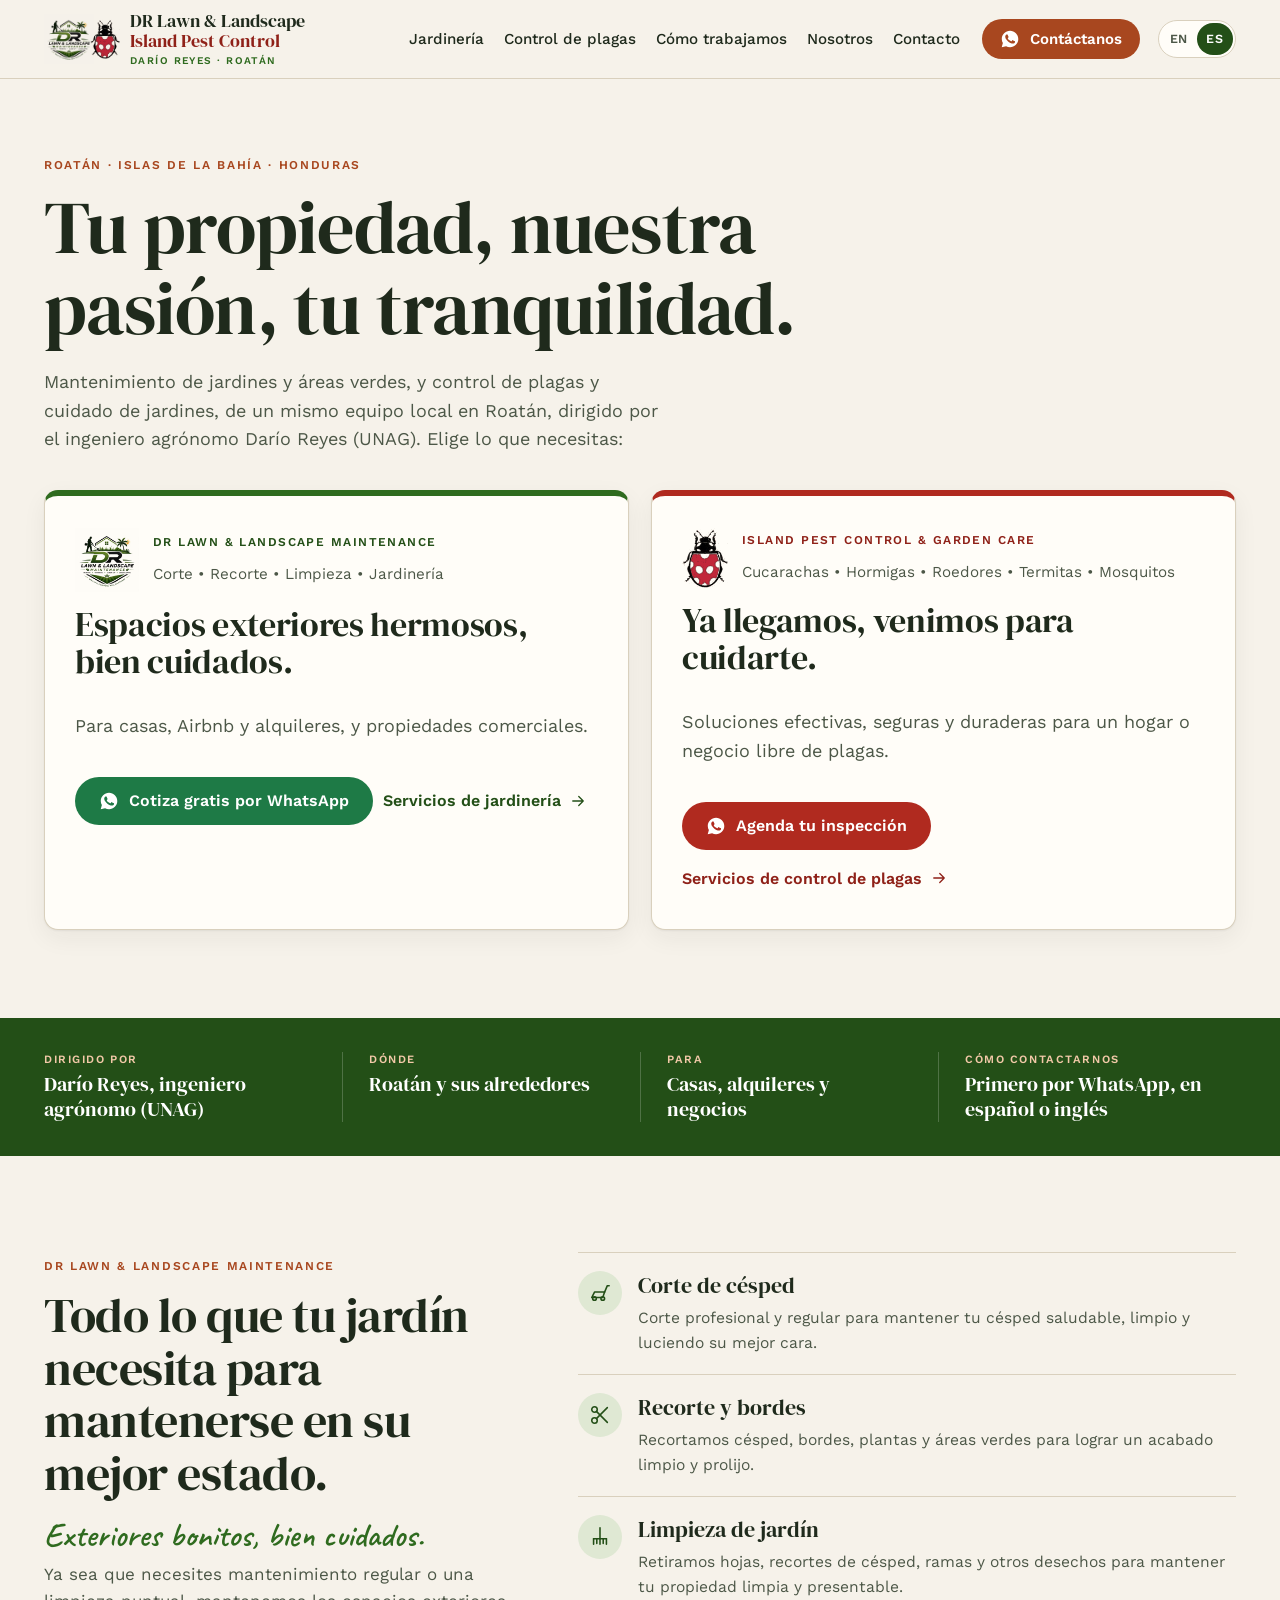
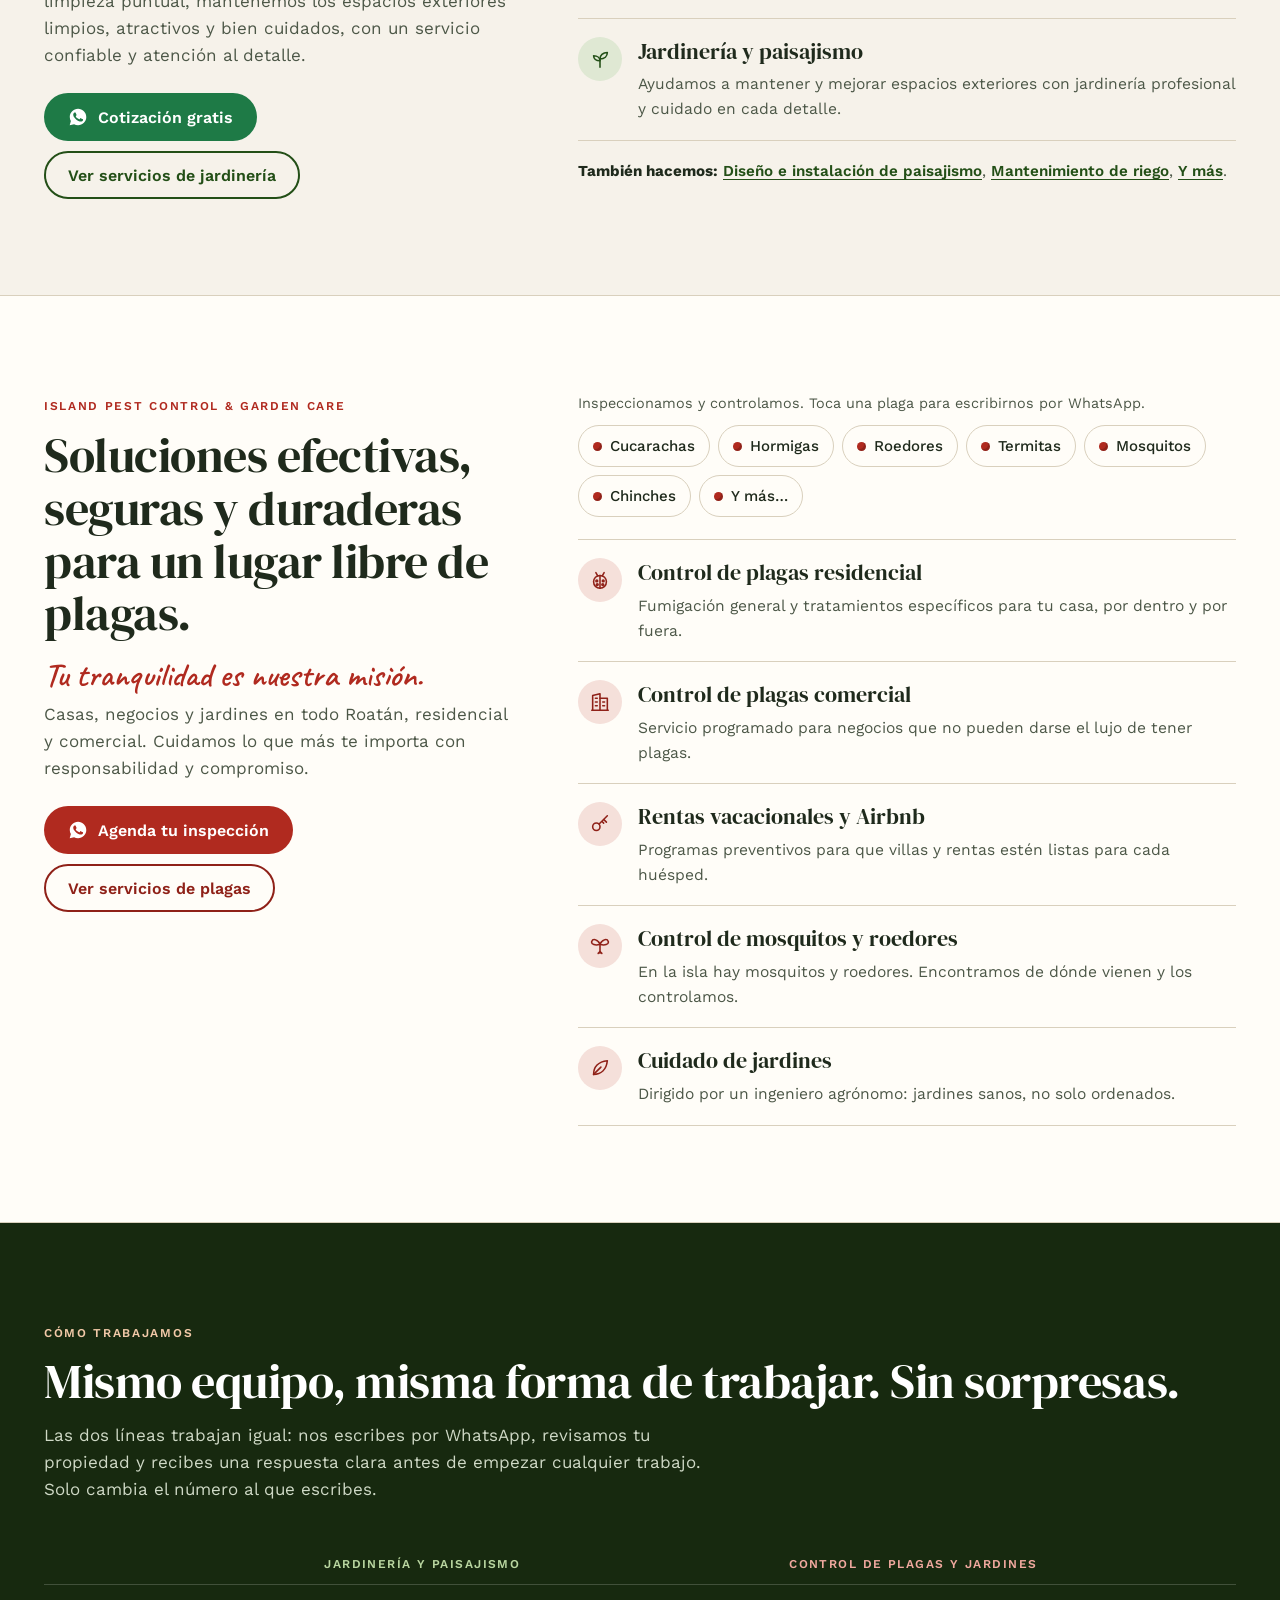
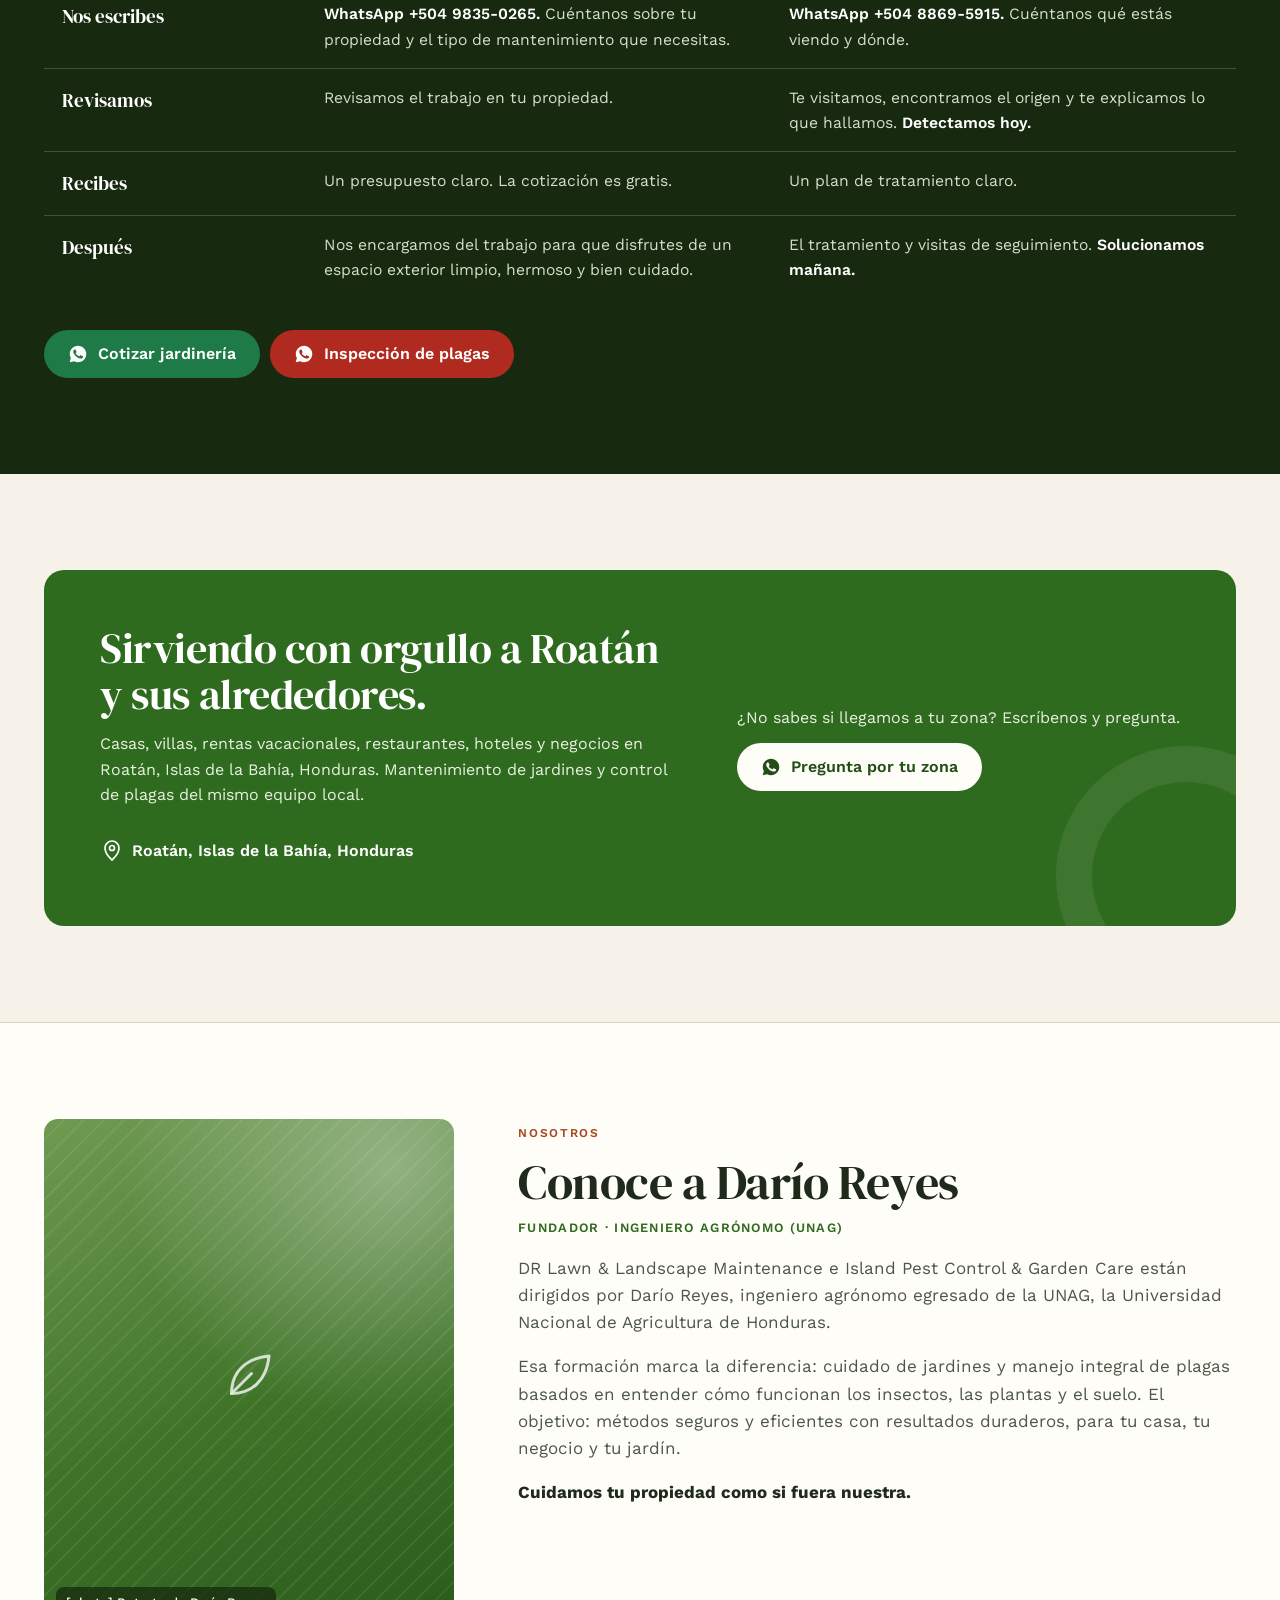
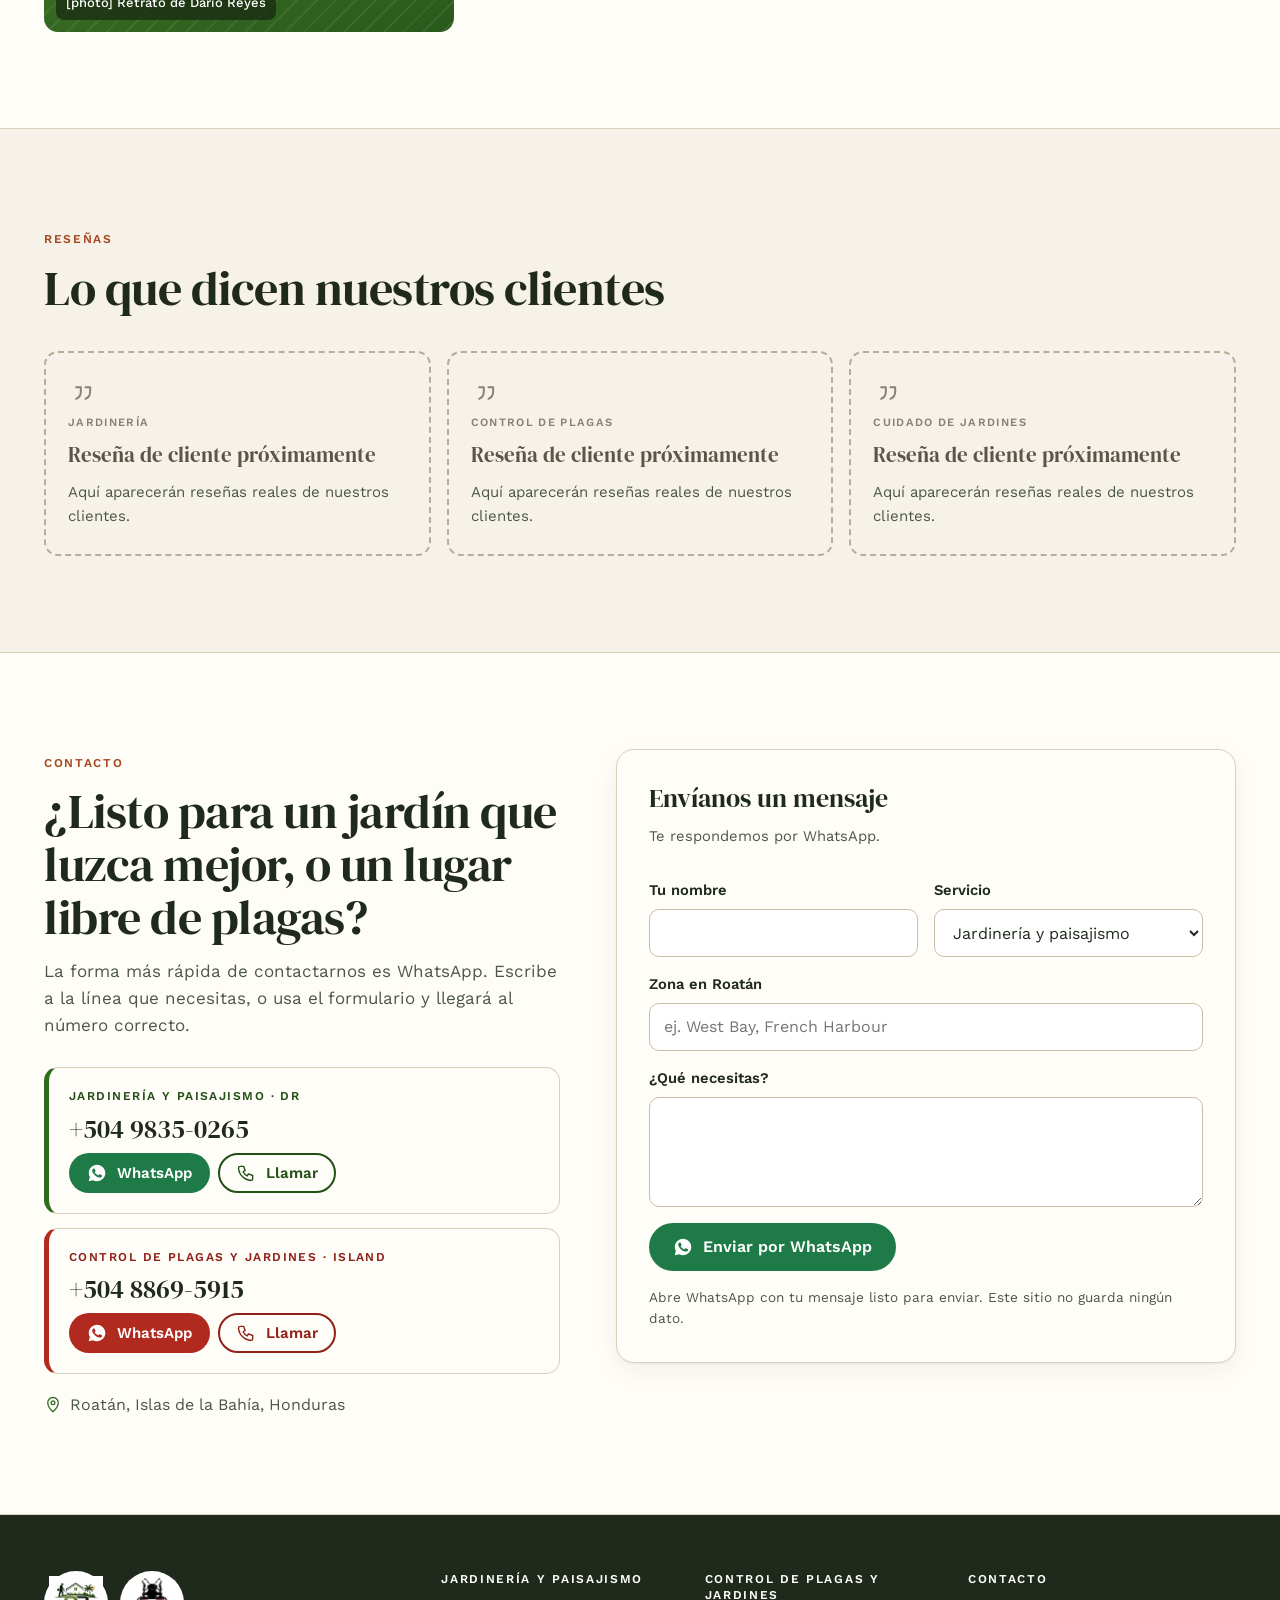
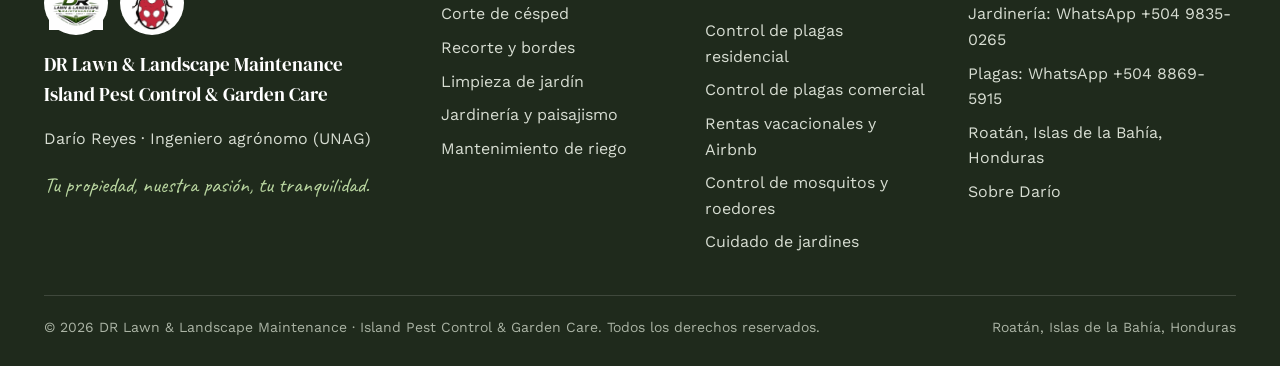
==== es/index.html @ f2c5cdb0 "Merged site: DR Lawn & Landscape + Island Pest Control (EN/ES, WhatsApp-first) One home with two ser" ====
<!doctype html>
<html lang="es">
<head>
<meta charset="utf-8">
<meta name="viewport" content="width=device-width, initial-scale=1">
<title>DR Lawn &amp; Landscape · Island Pest Control | Darío Reyes, Roatán</title>
<meta name="description" content="Mantenimiento de jardines y áreas verdes, control de plagas y cuidado de jardines en Roatán, Islas de la Bahía, Honduras. Dirigido por el ingeniero agrónomo Darío Reyes (UNAG). Cotizaciones e inspecciones por WhatsApp.">
<link rel="canonical" href="https://dario-roatan.vercel.app/es/">
<link rel="alternate" hreflang="en" href="https://dario-roatan.vercel.app/">
<link rel="alternate" hreflang="es" href="https://dario-roatan.vercel.app/es/">
<link rel="alternate" hreflang="x-default" href="https://dario-roatan.vercel.app/">
<meta name="theme-color" content="#234f17">
<meta property="og:type" content="website">
<meta property="og:site_name" content="DR Lawn &amp; Landscape · Island Pest Control">
<meta property="og:title" content="DR Lawn &amp; Landscape · Island Pest Control | Darío Reyes, Roatán">
<meta property="og:description" content="Mantenimiento de jardines y áreas verdes, control de plagas y cuidado de jardines en Roatán, Islas de la Bahía, Honduras. Dirigido por el ingeniero agrónomo Darío Reyes (UNAG). Cotizaciones e inspecciones por WhatsApp.">
<meta property="og:url" content="https://dario-roatan.vercel.app/es/">
<meta property="og:image" content="https://dario-roatan.vercel.app/assets/og-image.jpg">
<meta property="og:image:width" content="1200">
<meta property="og:image:height" content="630">
<meta property="og:image:alt" content="DR Lawn &amp; Landscape Maintenance and Island Pest Control &amp; Garden Care logos">
<meta property="og:locale" content="es_HN">
<meta property="og:locale:alternate" content="en_US">
<meta name="twitter:card" content="summary_large_image">
<link rel="icon" href="../assets/favicon.svg" type="image/svg+xml">
<link rel="icon" href="../assets/favicon-32.png" type="image/png" sizes="32x32">
<link rel="apple-touch-icon" href="../assets/apple-touch-icon.png">
<link rel="preconnect" href="https://fonts.googleapis.com">
<link rel="preconnect" href="https://fonts.gstatic.com" crossorigin>
<link rel="stylesheet" href="https://fonts.googleapis.com/css2?family=Caveat:wght@600&family=DM+Serif+Display&family=Work+Sans:wght@400;500;600&display=swap">
<link rel="stylesheet" href="../assets/styles.css">
<script type="application/ld+json">
{
 "@context": "https://schema.org",
 "@graph": [
  {
   "@type": "Person",
   "@id": "https://dario-roatan.vercel.app/#dario",
   "name": "Darío Reyes",
   "jobTitle": "Ingeniero agrónomo",
   "alumniOf": {
    "@type": "CollegeOrUniversity",
    "name": "Universidad Nacional de Agricultura (UNAG)"
   }
  },
  {
   "@type": "LocalBusiness",
   "@id": "https://dario-roatan.vercel.app/#lawn",
   "name": "DR Lawn & Landscape Maintenance",
   "slogan": "Beautiful Outdoors, Well Maintained",
   "url": "https://dario-roatan.vercel.app/es/jardineria/",
   "telephone": "+50498350265",
   "logo": "https://dario-roatan.vercel.app/assets/logo-dr-lawn.jpg",
   "image": "https://dario-roatan.vercel.app/assets/og-image.jpg",
   "address": {
    "@type": "PostalAddress",
    "addressLocality": "Roatán",
    "addressRegion": "Islas de la Bahía",
    "addressCountry": "HN"
   },
   "areaServed": "Roatán, Bay Islands, Honduras",
   "founder": {
    "@id": "https://dario-roatan.vercel.app/#dario"
   },
   "knowsLanguage": [
    "en",
    "es"
   ]
  },
  {
   "@type": "LocalBusiness",
   "@id": "https://dario-roatan.vercel.app/#pest",
   "name": "Island Pest Control & Garden Care",
   "slogan": "Your peace of mind is our mission",
   "url": "https://dario-roatan.vercel.app/es/plagas/",
   "telephone": "+50488695915",
   "logo": "https://dario-roatan.vercel.app/assets/ipc-wordmark.png",
   "image": "https://dario-roatan.vercel.app/assets/og-image.jpg",
   "address": {
    "@type": "PostalAddress",
    "addressLocality": "Roatán",
    "addressRegion": "Islas de la Bahía",
    "addressCountry": "HN"
   },
   "areaServed": "Roatán, Bay Islands, Honduras",
   "founder": {
    "@id": "https://dario-roatan.vercel.app/#dario"
   },
   "knowsLanguage": [
    "en",
    "es"
   ]
  }
 ]
}
</script>
<!-- Analytics placeholder: none installed yet. Add a privacy-friendly snippet here once the client approves. -->
<script>document.documentElement.classList.add("js")</script>
</head>
<body>
<svg width="0" height="0" style="position:absolute" aria-hidden="true" focusable="false"><symbol id="i-mower" viewBox="0 0 24 24"><path d="M3 17h12l2-6H6z"/><circle cx="6" cy="18" r="2"/><circle cx="15" cy="18" r="2"/><path d="M17 11l3-7h2"/></symbol><symbol id="i-scissors" viewBox="0 0 24 24"><circle cx="6" cy="6" r="3"/><circle cx="6" cy="18" r="3"/><path d="M8.1 8.1L20 20M8.1 15.9L20 4"/></symbol><symbol id="i-rake" viewBox="0 0 24 24"><path d="M12 2v12"/><path d="M5 14h14"/><path d="M5 14v6M8.5 14v5M12 14v6M15.5 14v5M19 14v6"/></symbol><symbol id="i-sprout" viewBox="0 0 24 24"><path d="M12 21v-9"/><path d="M12 12c0-4 3-7 8-7 0 4-3 7-8 7z"/><path d="M12 14c0-3-2.5-5.5-7-5.5 0 3 2.5 5.5 7 5.5z"/></symbol><symbol id="i-leaf" viewBox="0 0 24 24"><path d="M5 19c0-8 5-14 15-15-1 10-7 15-15 15z"/><path d="M5 19l8-8"/></symbol><symbol id="i-design" viewBox="0 0 24 24"><path d="M3 21h18"/><path d="M5 21V10l7-5 7 5v11"/><path d="M9 21v-5h6v5"/><path d="M12 5V2"/></symbol><symbol id="i-drop" viewBox="0 0 24 24"><path d="M12 3s6 6.5 6 11a6 6 0 0 1-12 0c0-4.5 6-11 6-11z"/><path d="M9.5 15a2.5 2.5 0 0 0 2.5 2.5"/></symbol><symbol id="i-plus" viewBox="0 0 24 24"><circle cx="12" cy="12" r="9"/><path d="M12 8v8M8 12h8"/></symbol><symbol id="i-home" viewBox="0 0 24 24"><path d="M3 11l9-7 9 7"/><path d="M5 10v10h14V10"/><path d="M10 20v-6h4v6"/></symbol><symbol id="i-key" viewBox="0 0 24 24"><circle cx="8" cy="15" r="4"/><path d="M11 12l9-9M16 7l3 3M14 9l2 2"/></symbol><symbol id="i-building" viewBox="0 0 24 24"><path d="M4 21V5l8-2v18"/><path d="M12 8h8v13"/><path d="M3 21h18"/><path d="M7 8h2M7 12h2M7 16h2M15 12h2M15 16h2"/></symbol><symbol id="i-shield" viewBox="0 0 24 24"><path d="M12 3l8 3v6c0 5-3.5 8-8 9-4.5-1-8-4-8-9V6z"/><path d="M8.5 12l2.5 2.5 4.5-5"/></symbol><symbol id="i-pin" viewBox="0 0 24 24"><path d="M12 21s-7-6.2-7-12a7 7 0 0 1 14 0c0 5.8-7 12-7 12z"/><circle cx="12" cy="9" r="2.5"/></symbol><symbol id="i-award" viewBox="0 0 24 24"><circle cx="12" cy="9" r="6"/><path d="M9.5 9l2 2 3.5-3.5"/><path d="M8.5 14L7 22l5-3 5 3-1.5-8"/></symbol><symbol id="i-calendar" viewBox="0 0 24 24"><rect x="3" y="5" width="18" height="16" rx="2"/><path d="M3 10h18M8 3v4M16 3v4"/><path d="M8 14h2M12 14h2M16 14h0M8 17h2M12 17h2"/></symbol><symbol id="i-phone" viewBox="0 0 24 24"><path d="M5 4h4l2 5-2.5 1.5a11 11 0 0 0 5 5L15 13l5 2v4a2 2 0 0 1-2 2A16 16 0 0 1 3 6a2 2 0 0 1 2-2z"/></symbol><symbol id="i-quote" viewBox="0 0 24 24"><path d="M7 7h4v4c0 3-1.5 5-4 6M15 7h4v4c0 3-1.5 5-4 6"/></symbol><symbol id="i-menu" viewBox="0 0 24 24"><path d="M4 7h16M4 12h16M4 17h16"/></symbol><symbol id="i-arrow" viewBox="0 0 24 24"><path d="M5 12h14M13 6l6 6-6 6"/></symbol><symbol id="i-wa" viewBox="0 0 24 24"><path d="M12.04 2C6.58 2 2.13 6.45 2.13 11.91c0 1.75.46 3.45 1.32 4.95L2.05 22l5.25-1.38c1.45.79 3.08 1.21 4.74 1.21 5.46 0 9.91-4.45 9.91-9.91C21.95 6.45 17.5 2 12.04 2zm5.79 14.11c-.24.68-1.42 1.3-1.95 1.35-.5.05-1.13.07-1.82-.11-.42-.13-.96-.31-1.65-.61-2.9-1.25-4.8-4.17-4.94-4.36-.14-.19-1.18-1.57-1.18-3s.75-2.13 1.02-2.42c.27-.29.58-.36.78-.36h.56c.18 0 .42-.07.66.5.24.58.82 2 .89 2.15.07.15.12.32.02.51-.1.19-.15.31-.29.48-.14.17-.3.38-.43.51-.14.14-.29.3-.13.58.17.29.75 1.23 1.6 1.99 1.1.98 2.03 1.28 2.32 1.43.29.14.46.12.63-.07.17-.19.72-.84.92-1.13.19-.29.39-.24.65-.14.27.1 1.69.8 1.98.94.29.14.48.22.55.34.07.12.07.7-.17 1.38z"/></symbol>
<symbol id="i-bug" viewBox="0 0 24 24"><path d="M12 7c-3.9 0-7 3-7 7s3.1 7 7 7 7-3 7-7-3.1-7-7-7z"/><path d="M12 7v14"/><path d="M9.5 7.5L7.5 4M14.5 7.5l2-3.5"/><circle cx="8.5" cy="13" r="1"/><circle cx="15.5" cy="13" r="1"/><circle cx="9" cy="17" r="1"/><circle cx="15" cy="17" r="1"/></symbol><symbol id="i-spray" viewBox="0 0 24 24"><rect x="8" y="10" width="8" height="11" rx="2"/><path d="M10 10V7h4v3M14 7h2.5l2-2M17.5 3.5l1 1M19.5 6.5l1 .5M19 9l1 1"/></symbol><symbol id="i-wing" viewBox="0 0 24 24"><path d="M12 10v10"/><path d="M12 10C9 4 4 4 3 7s4 5 9 3zM12 10c3-6 8-6 9-3s-4 5-9 3z"/><path d="M10 20l2-2 2 2"/></symbol></svg>
<a class="skip" href="#main">Saltar al contenido</a>
<header class="site-header">
  <div class="wrap nav" id="nav">
    <a class="brand" href="../es/" aria-label="DR Lawn &amp; Landscape · Island Pest Control, inicio">
      <span class="brand-marks"><img class="m-dr" src="../assets/logo-dr-lawn.jpg" width="50" height="50" alt=""><img class="m-ipc" src="../assets/ipc-mark.png" width="30" height="39" alt=""></span>
      <span class="brand-name" aria-hidden="true"><span class="l1">DR Lawn &amp; Landscape</span><span class="sep">·</span><span class="l2">Island Pest Control</span><small>Darío Reyes · Roatán</small></span>
    </a>
    <div class="lang" role="group" aria-label="Idioma"><a href="../" lang="en" hreflang="en" aria-label="English">EN</a><span aria-current="true" lang="es">ES</span></div>
    <button class="nav-toggle" type="button" aria-expanded="false" aria-controls="nav-menu" aria-label="Menú"><svg class="icon" aria-hidden="true" focusable="false"><use href="#i-menu"/></svg></button>
    <nav class="nav-menu" id="nav-menu" aria-label="Menú">
      <ul class="nav-links"><li><a href="#lawn">Jardinería</a></li><li><a href="#pest">Control de plagas</a></li><li><a href="#how">Cómo trabajamos</a></li><li><a href="#about">Nosotros</a></li><li><a href="#contact">Contacto</a></li></ul>
      <a class="btn btn-terra btn-sm" href="#contact"><svg class="icon icon-fill" aria-hidden="true" focusable="false"><use href="#i-wa"/></svg>Contáctanos</a>
    </nav>
  </div>
</header>
<main id="main">
  <section class="hero" aria-labelledby="hero-title">
    <div class="wrap">
      <div class="hero-top">
        <p class="kicker">Roatán · Islas de la Bahía · Honduras</p>
        <h1 id="hero-title">Tu propiedad, nuestra pasión, tu tranquilidad.</h1>
        <p class="lead">Mantenimiento de jardines y áreas verdes, y control de plagas y cuidado de jardines, de un mismo equipo local en Roatán, dirigido por el ingeniero agrónomo Darío Reyes (UNAG). Elige lo que necesitas:</p>
      </div>
      <div class="entries">
        <article class="entry">
          <div class="entry-head"><img class="lg-dr" src="../assets/logo-dr-lawn.jpg" width="64" height="64" alt="DR Lawn &amp; Landscape Maintenance logo"><div><p class="entry-name">DR Lawn &amp; Landscape Maintenance</p><p class="tags">Corte • Recorte • Limpieza • Jardinería</p></div></div>
          <h2>Espacios exteriores hermosos, bien cuidados.</h2>
          <p class="lead">Para casas, Airbnb y alquileres, y propiedades comerciales.</p>
          <div class="entry-cta"><a class="btn btn-wa" href="https://wa.me/50498350265?text=Hola%20DR%20Lawn%20%26%20Landscape%2C%20me%20gustar%C3%ADa%20una%20cotizaci%C3%B3n%20gratis%20para%20mi%20propiedad." target="_blank" rel="noopener"><svg class="icon icon-fill" aria-hidden="true" focusable="false"><use href="#i-wa"/></svg>Cotiza gratis por WhatsApp</a><a class="text-link" href="../es/jardineria/">Servicios de jardinería<svg class="icon" aria-hidden="true" focusable="false"><use href="#i-arrow"/></svg></a></div>
        </article>
        <article class="entry line-pest">
          <div class="entry-head"><img class="lg-ipc" src="../assets/ipc-mark.png" width="46" height="60" alt="Island Pest Control &amp; Garden Care ladybug mark"><div><p class="entry-name">Island Pest Control &amp; Garden Care</p><p class="tags">Cucarachas • Hormigas • Roedores • Termitas • Mosquitos</p></div></div>
          <h2>Ya llegamos, venimos para cuidarte.</h2>
          <p class="lead">Soluciones efectivas, seguras y duraderas para un hogar o negocio libre de plagas.</p>
          <div class="entry-cta"><a class="btn btn-red" href="https://wa.me/50488695915?text=Hola%20Island%20Pest%20Control%2C%20quiero%20agendar%20una%20inspecci%C3%B3n." target="_blank" rel="noopener"><svg class="icon icon-fill" aria-hidden="true" focusable="false"><use href="#i-wa"/></svg>Agenda tu inspección</a><a class="text-link" href="../es/plagas/">Servicios de control de plagas<svg class="icon" aria-hidden="true" focusable="false"><use href="#i-arrow"/></svg></a></div>
        </article>
      </div>
    </div>
  </section>

  <div class="facts" role="region" aria-label="Datos clave">
    <div class="wrap">
      <dl>
        <div><dt>Dirigido por</dt><dd>Darío Reyes, ingeniero agrónomo (UNAG)</dd></div>
        <div><dt>Dónde</dt><dd>Roatán y sus alrededores</dd></div>
        <div><dt>Para</dt><dd>Casas, alquileres y negocios</dd></div>
        <div><dt>Cómo contactarnos</dt><dd>Primero por WhatsApp, en español o inglés</dd></div>
      </dl>
    </div>
  </div>

  <section id="lawn" aria-labelledby="lawn-title">
    <div class="wrap split">
      <div class="line-intro">
        <p class="kicker">DR Lawn &amp; Landscape Maintenance</p>
        <h2 class="h2" id="lawn-title">Todo lo que tu jardín necesita para mantenerse en su mejor estado.</h2>
        <span class="script">Exteriores bonitos, bien cuidados.</span>
        <p class="lead">Ya sea que necesites mantenimiento regular o una limpieza puntual, mantenemos los espacios exteriores limpios, atractivos y bien cuidados, con un servicio confiable y atención al detalle.</p>
        <div class="btns"><a class="btn btn-wa" href="https://wa.me/50498350265?text=Hola%20DR%20Lawn%20%26%20Landscape%2C%20me%20gustar%C3%ADa%20una%20cotizaci%C3%B3n%20gratis%20para%20mi%20propiedad." target="_blank" rel="noopener"><svg class="icon icon-fill" aria-hidden="true" focusable="false"><use href="#i-wa"/></svg>Cotización gratis</a><a class="btn btn-ghost" href="../es/jardineria/">Ver servicios de jardinería</a></div>
      </div>
      <div>
        <ul class="svc-list"><li><span class="icon-dot"><svg class="icon" aria-hidden="true" focusable="false"><use href="#i-mower"/></svg></span><h3>Corte de césped</h3><p>Corte profesional y regular para mantener tu césped saludable, limpio y luciendo su mejor cara.</p></li><li><span class="icon-dot"><svg class="icon" aria-hidden="true" focusable="false"><use href="#i-scissors"/></svg></span><h3>Recorte y bordes</h3><p>Recortamos césped, bordes, plantas y áreas verdes para lograr un acabado limpio y prolijo.</p></li><li><span class="icon-dot"><svg class="icon" aria-hidden="true" focusable="false"><use href="#i-rake"/></svg></span><h3>Limpieza de jardín</h3><p>Retiramos hojas, recortes de césped, ramas y otros desechos para mantener tu propiedad limpia y presentable.</p></li><li><span class="icon-dot"><svg class="icon" aria-hidden="true" focusable="false"><use href="#i-sprout"/></svg></span><h3>Jardinería y paisajismo</h3><p>Ayudamos a mantener y mejorar espacios exteriores con jardinería profesional y cuidado en cada detalle.</p></li></ul>
        <p class="also"><strong>También hacemos:</strong> <a href="https://wa.me/50498350265?text=Hola%20DR%20Lawn%20%26%20Landscape%2C%20me%20gustar%C3%ADa%20una%20cotizaci%C3%B3n%20gratis%20para%20dise%C3%B1o%20e%20instalaci%C3%B3n%20de%20paisajismo." target="_blank" rel="noopener">Diseño e instalación de paisajismo</a>, <a href="https://wa.me/50498350265?text=Hola%20DR%20Lawn%20%26%20Landscape%2C%20me%20gustar%C3%ADa%20una%20cotizaci%C3%B3n%20gratis%20para%20mantenimiento%20de%20riego." target="_blank" rel="noopener">Mantenimiento de riego</a>, <a href="https://wa.me/50498350265?text=Hola%20DR%20Lawn%20%26%20Landscape%2C%20me%20gustar%C3%ADa%20una%20cotizaci%C3%B3n%20gratis%20para%20otro%20servicio%20de%20exteriores." target="_blank" rel="noopener">Y más</a>.</p>
      </div>
    </div>
  </section>

  <section id="pest" class="band-paper line-pest" aria-labelledby="pest-title">
    <div class="wrap split">
      <div class="line-intro">
        <p class="kicker">Island Pest Control &amp; Garden Care</p>
        <h2 class="h2" id="pest-title">Soluciones efectivas, seguras y duraderas para un lugar libre de plagas.</h2>
        <span class="script">Tu tranquilidad es nuestra misión.</span>
        <p class="lead">Casas, negocios y jardines en todo Roatán, residencial y comercial. Cuidamos lo que más te importa con responsabilidad y compromiso.</p>
        <div class="btns"><a class="btn btn-red" href="https://wa.me/50488695915?text=Hola%20Island%20Pest%20Control%2C%20quiero%20agendar%20una%20inspecci%C3%B3n." target="_blank" rel="noopener"><svg class="icon icon-fill" aria-hidden="true" focusable="false"><use href="#i-wa"/></svg>Agenda tu inspección</a><a class="btn btn-ghost" href="../es/plagas/">Ver servicios de plagas</a></div>
      </div>
      <div>
        <p class="chips-note">Inspeccionamos y controlamos. Toca una plaga para escribirnos por WhatsApp.</p>
        <ul class="pest-chips"><li><a href="https://wa.me/50488695915?text=Hola%20Island%20Pest%20Control%2C%20quiero%20agendar%20una%20inspecci%C3%B3n%20por%20cucarachas." target="_blank" rel="noopener">Cucarachas<span class="sr-only"> (WhatsApp)</span></a></li><li><a href="https://wa.me/50488695915?text=Hola%20Island%20Pest%20Control%2C%20quiero%20agendar%20una%20inspecci%C3%B3n%20por%20hormigas." target="_blank" rel="noopener">Hormigas<span class="sr-only"> (WhatsApp)</span></a></li><li><a href="https://wa.me/50488695915?text=Hola%20Island%20Pest%20Control%2C%20quiero%20agendar%20una%20inspecci%C3%B3n%20por%20roedores." target="_blank" rel="noopener">Roedores<span class="sr-only"> (WhatsApp)</span></a></li><li><a href="https://wa.me/50488695915?text=Hola%20Island%20Pest%20Control%2C%20quiero%20agendar%20una%20inspecci%C3%B3n%20por%20termitas." target="_blank" rel="noopener">Termitas<span class="sr-only"> (WhatsApp)</span></a></li><li><a href="https://wa.me/50488695915?text=Hola%20Island%20Pest%20Control%2C%20quiero%20agendar%20una%20inspecci%C3%B3n%20por%20mosquitos." target="_blank" rel="noopener">Mosquitos<span class="sr-only"> (WhatsApp)</span></a></li><li><a href="https://wa.me/50488695915?text=Hola%20Island%20Pest%20Control%2C%20quiero%20agendar%20una%20inspecci%C3%B3n%20por%20chinches." target="_blank" rel="noopener">Chinches<span class="sr-only"> (WhatsApp)</span></a></li><li><a href="https://wa.me/50488695915?text=Hola%20Island%20Pest%20Control%2C%20quiero%20agendar%20una%20inspecci%C3%B3n.%20El%20problema%20es%3A%20" target="_blank" rel="noopener">Y más…<span class="sr-only"> (WhatsApp)</span></a></li></ul>
        <ul class="svc-list"><li><span class="icon-dot"><svg class="icon" aria-hidden="true" focusable="false"><use href="#i-bug"/></svg></span><h3>Control de plagas residencial</h3><p>Fumigación general y tratamientos específicos para tu casa, por dentro y por fuera.</p></li><li><span class="icon-dot"><svg class="icon" aria-hidden="true" focusable="false"><use href="#i-building"/></svg></span><h3>Control de plagas comercial</h3><p>Servicio programado para negocios que no pueden darse el lujo de tener plagas.</p></li><li><span class="icon-dot"><svg class="icon" aria-hidden="true" focusable="false"><use href="#i-key"/></svg></span><h3>Rentas vacacionales y Airbnb</h3><p>Programas preventivos para que villas y rentas estén listas para cada huésped.</p></li><li><span class="icon-dot"><svg class="icon" aria-hidden="true" focusable="false"><use href="#i-wing"/></svg></span><h3>Control de mosquitos y roedores</h3><p>En la isla hay mosquitos y roedores. Encontramos de dónde vienen y los controlamos.</p></li><li><span class="icon-dot"><svg class="icon" aria-hidden="true" focusable="false"><use href="#i-leaf"/></svg></span><h3>Cuidado de jardines</h3><p>Dirigido por un ingeniero agrónomo: jardines sanos, no solo ordenados.</p></li></ul>
      </div>
    </div>
  </section>

  <section class="how" id="how" aria-labelledby="how-title">
    <div class="wrap">
      <p class="kicker">Cómo trabajamos</p>
      <h2 class="h2" id="how-title">Mismo equipo, misma forma de trabajar. Sin sorpresas.</h2>
      <p class="lead" style="margin-top:14px">Las dos líneas trabajan igual: nos escribes por WhatsApp, revisamos tu propiedad y recibes una respuesta clara antes de empezar cualquier trabajo. Solo cambia el número al que escribes.</p>
      <table class="how-table">
        <caption class="sr-only">Cómo funciona cada línea de servicio</caption>
        <colgroup><col class="col-h"><col><col></colgroup>
        <thead><tr><td></td><th scope="col" class="c-lawn">Jardinería y paisajismo</th><th scope="col" class="c-pest">Control de plagas y jardines</th></tr></thead>
        <tbody><tr><th scope="row">Nos escribes</th><td class="c-lawn" data-label="Jardinería y paisajismo"><strong>WhatsApp +504 9835-0265.</strong> Cuéntanos sobre tu propiedad y el tipo de mantenimiento que necesitas.</td><td class="c-pest" data-label="Control de plagas y jardines"><strong>WhatsApp +504 8869-5915.</strong> Cuéntanos qué estás viendo y dónde.</td></tr><tr><th scope="row">Revisamos</th><td class="c-lawn" data-label="Jardinería y paisajismo">Revisamos el trabajo en tu propiedad.</td><td class="c-pest" data-label="Control de plagas y jardines">Te visitamos, encontramos el origen y te explicamos lo que hallamos. <strong>Detectamos hoy.</strong></td></tr><tr><th scope="row">Recibes</th><td class="c-lawn" data-label="Jardinería y paisajismo">Un presupuesto claro. La cotización es gratis.</td><td class="c-pest" data-label="Control de plagas y jardines">Un plan de tratamiento claro.</td></tr><tr><th scope="row">Después</th><td class="c-lawn" data-label="Jardinería y paisajismo">Nos encargamos del trabajo para que disfrutes de un espacio exterior limpio, hermoso y bien cuidado.</td><td class="c-pest" data-label="Control de plagas y jardines">El tratamiento y visitas de seguimiento. <strong>Solucionamos mañana.</strong></td></tr></tbody>
      </table>
      <div class="btns"><a class="btn btn-wa" href="https://wa.me/50498350265?text=Hola%20DR%20Lawn%20%26%20Landscape%2C%20me%20gustar%C3%ADa%20una%20cotizaci%C3%B3n%20gratis%20para%20mi%20propiedad." target="_blank" rel="noopener"><svg class="icon icon-fill" aria-hidden="true" focusable="false"><use href="#i-wa"/></svg>Cotizar jardinería</a><a class="btn btn-red" href="https://wa.me/50488695915?text=Hola%20Island%20Pest%20Control%2C%20quiero%20agendar%20una%20inspecci%C3%B3n." target="_blank" rel="noopener"><svg class="icon icon-fill" aria-hidden="true" focusable="false"><use href="#i-wa"/></svg>Inspección de plagas</a></div>
    </div>
  </section>

  <section id="area" aria-labelledby="area-title">
    <div class="wrap">
      <div class="area-card">
        <div>
          <h2 class="h2" id="area-title">Sirviendo con orgullo a Roatán y sus alrededores.</h2>
          <p>Casas, villas, rentas vacacionales, restaurantes, hoteles y negocios en Roatán, Islas de la Bahía, Honduras. Mantenimiento de jardines y control de plagas del mismo equipo local.</p>
          <span class="place"><svg class="icon" aria-hidden="true" focusable="false"><use href="#i-pin"/></svg>Roatán, Islas de la Bahía, Honduras</span>
        </div>
        <div class="area-actions">
          <p style="margin:0">¿No sabes si llegamos a tu zona? Escríbenos y pregunta.</p>
          <a class="btn btn-light" href="https://wa.me/50498350265?text=Hola%20Dar%C3%ADo%2C%20%C2%BFllegan%20a%20mi%20zona%20en%20Roat%C3%A1n%3F%20Estoy%20en%3A%20" target="_blank" rel="noopener"><svg class="icon icon-fill" aria-hidden="true" focusable="false"><use href="#i-wa"/></svg>Pregunta por tu zona</a>
        </div>
      </div>
    </div>
  </section>

  <section id="about" class="band-paper" aria-labelledby="about-title">
    <div class="wrap about-grid">
      <figure class="ph portrait" role="img" aria-label="[photo] Retrato de Darío Reyes"><svg class="icon" aria-hidden="true" focusable="false"><use href="#i-leaf"/></svg><figcaption aria-hidden="true">[photo] Retrato de Darío Reyes</figcaption></figure>
      <div>
        <p class="kicker">Nosotros</p>
        <h2 class="h2" id="about-title">Conoce a Darío Reyes</h2>
        <p class="role">Fundador · Ingeniero agrónomo (UNAG)</p>
        <div class="about-body">
          <p>DR Lawn &amp; Landscape Maintenance e Island Pest Control &amp; Garden Care están dirigidos por Darío Reyes, ingeniero agrónomo egresado de la UNAG, la Universidad Nacional de Agricultura de Honduras.</p>
          <p>Esa formación marca la diferencia: cuidado de jardines y manejo integral de plagas basados en entender cómo funcionan los insectos, las plantas y el suelo. El objetivo: métodos seguros y eficientes con resultados duraderos, para tu casa, tu negocio y tu jardín.</p>
          <p><strong>Cuidamos tu propiedad como si fuera nuestra.</strong></p>
        </div>
      </div>
    </div>
  </section>

  <section id="reviews" aria-labelledby="rev-title">
    <div class="wrap">
      <div class="section-head">
        <p class="kicker">Reseñas</p>
        <h2 class="h2" id="rev-title">Lo que dicen nuestros clientes</h2>
      </div>
      <ul class="reviews-grid"><li class="review-ph"><svg class="icon" aria-hidden="true" focusable="false"><use href="#i-quote"/></svg><span class="tag">Jardinería</span><strong>Reseña de cliente próximamente</strong><span>Aquí aparecerán reseñas reales de nuestros clientes.</span></li><li class="review-ph"><svg class="icon" aria-hidden="true" focusable="false"><use href="#i-quote"/></svg><span class="tag">Control de plagas</span><strong>Reseña de cliente próximamente</strong><span>Aquí aparecerán reseñas reales de nuestros clientes.</span></li><li class="review-ph"><svg class="icon" aria-hidden="true" focusable="false"><use href="#i-quote"/></svg><span class="tag">Cuidado de jardines</span><strong>Reseña de cliente próximamente</strong><span>Aquí aparecerán reseñas reales de nuestros clientes.</span></li></ul>
    </div>
  </section>

  <section id="contact" class="band-paper" aria-labelledby="contact-title">
    <div class="wrap contact-grid">
      <div>
        <p class="kicker">Contacto</p>
        <h2 class="h2" id="contact-title">¿Listo para un jardín que luzca mejor, o un lugar libre de plagas?</h2>
        <p class="lead" style="margin-top:14px">La forma más rápida de contactarnos es WhatsApp. Escribe a la línea que necesitas, o usa el formulario y llegará al número correcto.</p>
        <div class="lines">
          <div class="line-card">
            <span class="lc-name">Jardinería y paisajismo · DR</span>
            <a class="lc-num" href="tel:+50498350265">+504 9835-0265</a>
            <div class="lc-btns"><a class="btn btn-wa btn-sm" href="https://wa.me/50498350265?text=Hola%20DR%20Lawn%20%26%20Landscape%2C%20me%20gustar%C3%ADa%20una%20cotizaci%C3%B3n%20gratis%20para%20mi%20propiedad." target="_blank" rel="noopener"><svg class="icon icon-fill" aria-hidden="true" focusable="false"><use href="#i-wa"/></svg>WhatsApp</a><a class="btn btn-ghost btn-sm" href="tel:+50498350265"><svg class="icon" aria-hidden="true" focusable="false"><use href="#i-phone"/></svg>Llamar</a></div>
          </div>
          <div class="line-card line-pest">
            <span class="lc-name">Control de plagas y jardines · Island</span>
            <a class="lc-num" href="tel:+50488695915">+504 8869-5915</a>
            <div class="lc-btns"><a class="btn btn-red btn-sm" href="https://wa.me/50488695915?text=Hola%20Island%20Pest%20Control%2C%20quiero%20agendar%20una%20inspecci%C3%B3n." target="_blank" rel="noopener"><svg class="icon icon-fill" aria-hidden="true" focusable="false"><use href="#i-wa"/></svg>WhatsApp</a><a class="btn btn-ghost btn-sm" href="tel:+50488695915"><svg class="icon" aria-hidden="true" focusable="false"><use href="#i-phone"/></svg>Llamar</a></div>
          </div>
        </div>
        <p class="contact-meta"><svg class="icon" aria-hidden="true" focusable="false"><use href="#i-pin"/></svg>Roatán, Islas de la Bahía, Honduras</p>
      </div>
      <form class="quote-form" action="https://wa.me/50498350265" method="get" target="_blank" data-lang="es" data-lawn="50498350265" data-pest="50488695915">
        <h3>Envíanos un mensaje</h3>
        <p class="hint">Te respondemos por WhatsApp.</p>
        <div class="field-row">
          <div class="field"><label for="f-name">Tu nombre</label><input id="f-name" type="text" autocomplete="name"></div>
          <div class="field"><label for="f-line">Servicio</label>
            <select id="f-line">
              <option value="lawn">Jardinería y paisajismo</option>
              <option value="pest">Control de plagas y jardines</option>
              <option value="both">Ambos</option>
            </select></div>
        </div>
        <div class="field"><label for="f-area">Zona en Roatán</label><input id="f-area" type="text" placeholder="ej. West Bay, French Harbour"></div>
        <div class="field"><label for="f-msg">¿Qué necesitas?</label><textarea id="f-msg" name="text" required></textarea></div>
        <button class="btn btn-wa" type="submit"><svg class="icon icon-fill" aria-hidden="true" focusable="false"><use href="#i-wa"/></svg>Enviar por WhatsApp</button>
        <p class="form-note">Abre WhatsApp con tu mensaje listo para enviar. Este sitio no guarda ningún dato.</p>
      </form>
    </div>
  </section>
</main>
<footer class="site-footer">
  <div class="wrap">
    <div class="footer-grid">
      <div>
        <div class="footer-brand">
          <span class="fm"><img src="../assets/logo-dr-lawn.jpg" width="54" height="54" alt="" loading="lazy"></span>
          <span class="fm"><img src="../assets/ipc-mark.png" width="40" height="52" alt="" loading="lazy"></span>
        </div>
        <p style="margin-top:14px"><strong style="font-family:var(--serif);font-weight:400;font-size:1.2rem;color:#fff">DR Lawn &amp; Landscape Maintenance<br>Island Pest Control &amp; Garden Care</strong></p>
        <p>Darío Reyes · Ingeniero agrónomo (UNAG)</p>
        <span class="footer-tag">Tu propiedad, nuestra pasión, tu tranquilidad.</span>
      </div>
      <nav aria-labelledby="f-lawn-es"><h2 id="f-lawn-es">Jardinería y paisajismo</h2><ul>
        <li><a href="../es/jardineria/">Corte de césped</a></li>
        <li><a href="../es/jardineria/">Recorte y bordes</a></li>
        <li><a href="../es/jardineria/">Limpieza de jardín</a></li>
        <li><a href="../es/jardineria/">Jardinería y paisajismo</a></li>
        <li><a href="../es/jardineria/">Mantenimiento de riego</a></li></ul></nav>
      <nav aria-labelledby="f-pest-es"><h2 id="f-pest-es">Control de plagas y jardines</h2><ul>
        <li><a href="../es/plagas/">Control de plagas residencial</a></li>
        <li><a href="../es/plagas/">Control de plagas comercial</a></li>
        <li><a href="../es/plagas/">Rentas vacacionales y Airbnb</a></li>
        <li><a href="../es/plagas/">Control de mosquitos y roedores</a></li>
        <li><a href="../es/plagas/">Cuidado de jardines</a></li></ul></nav>
      <div><h2>Contacto</h2>
        <ul>
          <li>Jardinería: <a href="https://wa.me/50498350265?text=Hola%20DR%20Lawn%20%26%20Landscape%2C%20me%20gustar%C3%ADa%20una%20cotizaci%C3%B3n%20gratis%20para%20mi%20propiedad." target="_blank" rel="noopener">WhatsApp +504 9835-0265</a></li>
          <li>Plagas: <a href="https://wa.me/50488695915?text=Hola%20Island%20Pest%20Control%2C%20quiero%20agendar%20una%20inspecci%C3%B3n." target="_blank" rel="noopener">WhatsApp +504 8869-5915</a></li>
          <li>Roatán, Islas de la Bahía, Honduras</li>
          <li><a href="../es/#about">Sobre Darío</a></li>
        </ul>
      </div>
    </div>
    <div class="footer-bottom">
      <span>&copy; 2026 DR Lawn &amp; Landscape Maintenance · Island Pest Control &amp; Garden Care. Todos los derechos reservados.</span>
      <span>Roatán, Islas de la Bahía, Honduras</span>
    </div>
  </div>
</footer>

<div class="wa-bar">
  <a class="btn btn-wa" href="https://wa.me/50498350265?text=Hola%20DR%20Lawn%20%26%20Landscape%2C%20me%20gustar%C3%ADa%20una%20cotizaci%C3%B3n%20gratis%20para%20mi%20propiedad." target="_blank" rel="noopener"><svg class="icon icon-fill" aria-hidden="true" focusable="false"><use href="#i-wa"/></svg><span>Jardinería<small>+504 9835-0265</small></span></a>
  <a class="btn btn-red" href="https://wa.me/50488695915?text=Hola%20Island%20Pest%20Control%2C%20quiero%20agendar%20una%20inspecci%C3%B3n." target="_blank" rel="noopener"><svg class="icon icon-fill" aria-hidden="true" focusable="false"><use href="#i-wa"/></svg><span>Plagas<small>+504 8869-5915</small></span></a>
</div>

<script src="../assets/site.js" defer></script>
</body>
</html>
---- assets/styles.css ----
/* Darío Reyes · Roatán: DR Lawn & Landscape + Island Pest Control. One stylesheet, mobile-first.
   Evolved from the DR Lawn earthy editorial look. Pest line = secondary red accent, same system. */
:root {
  --cream: #f6f2ea;
  --paper: #fffdf8;
  --sand: #ebe3d3;
  --ink: #1f2a1c;
  --muted: #4c5747;
  --green: #2f6b1f;
  --green-deep: #234f17;
  --green-night: #17290f;
  --green-soft: #dfe8d3;
  --terra: #a8471f;
  --terra-deep: #8e3b19;
  --terra-soft: #f2c9a8;
  --red: #b02a1f;          /* Island Pest Control accent (ladybug), AA with white */
  --red-deep: #8f2118;
  --red-soft: #f5e0da;
  --line: #d9d0bd;
  --wa: #1e7a46;
  --accent: var(--green);
  --accent-deep: var(--green-deep);
  --accent-soft: var(--green-soft);
  --radius: 14px;
  --shadow: 0 1px 2px rgba(31, 42, 28, .06), 0 8px 24px rgba(31, 42, 28, .06);
  --serif: "DM Serif Display", Georgia, "Times New Roman", serif;
  --sans: "Work Sans", system-ui, -apple-system, "Segoe UI", Roboto, sans-serif;
  --script: "Caveat", "Segoe Script", cursive;
  --wrap: 1240px;
  --gutter: 16px;
}
.line-pest { --accent: var(--red); --accent-deep: var(--red-deep); --accent-soft: var(--red-soft); }

*, *::before, *::after { box-sizing: border-box; }
html { -webkit-text-size-adjust: 100%; scroll-behavior: smooth; scroll-padding-top: 84px; }
body { margin: 0; background: var(--cream); color: var(--ink); font: 400 1rem/1.6 var(--sans); overflow-x: hidden; }
img, svg { display: block; max-width: 100%; }
img { height: auto; }
a { color: var(--green-deep); text-underline-offset: 3px; }
h1, h2, h3 { font-family: var(--serif); font-weight: 400; line-height: 1.1; margin: 0; letter-spacing: -.01em; }
h3 { font-family: var(--sans); font-weight: 600; font-size: 1.125rem; letter-spacing: 0; line-height: 1.3; }
p { margin: 0 0 1em; }
p:last-child { margin-bottom: 0; }
ul, ol { margin: 0; padding: 0; list-style: none; }
:focus-visible { outline: 3px solid var(--terra); outline-offset: 3px; border-radius: 4px; }

.wrap { width: 100%; max-width: var(--wrap); margin: 0 auto; padding: 0 var(--gutter); }
@media (min-width: 640px) { :root { --gutter: 24px; } }
.skip { position: absolute; left: 12px; top: -60px; z-index: 100; background: var(--ink); color: #fff; padding: 10px 16px; border-radius: 8px; text-decoration: none; }
.skip:focus { top: 12px; }
.sr-only { position: absolute; width: 1px; height: 1px; overflow: hidden; clip: rect(0 0 0 0); white-space: nowrap; }
.icon { width: 24px; height: 24px; flex: none; fill: none; stroke: currentColor; stroke-width: 1.7; stroke-linecap: round; stroke-linejoin: round; }
.icon-fill { fill: currentColor; stroke: none; }

/* ---------- Buttons ---------- */
.btn { display: inline-flex; align-items: center; justify-content: center; gap: 10px; min-height: 48px; padding: 12px 22px; border-radius: 999px; border: 2px solid transparent; font: 600 1rem/1.2 var(--sans); text-decoration: none; cursor: pointer; transition: background-color .2s, color .2s, border-color .2s; text-align: center; }
.btn .icon { width: 20px; height: 20px; }
.btn-wa { background: var(--wa); color: #fff; }
.btn-wa:hover { background: #17633a; }
.btn-terra { background: var(--terra); color: #fff; }
.btn-terra:hover { background: var(--terra-deep); }
.btn-red { background: var(--red); color: #fff; }
.btn-red:hover { background: var(--red-deep); }
.btn-ghost { border-color: var(--accent-deep); color: var(--accent-deep); background: transparent; }
.btn-ghost:hover { background: var(--accent-deep); color: #fff; }
.btn-light { background: var(--paper); color: var(--green-deep); }
.btn-sm { min-height: 40px; padding: 8px 16px; font-size: .9375rem; }
.text-link { display: inline-flex; align-items: center; gap: 8px; font-weight: 600; color: var(--accent-deep); text-decoration: none; padding: 6px 0; }
.text-link:hover { text-decoration: underline; }
.text-link .icon { width: 18px; height: 18px; }

/* ---------- Header ---------- */
.site-header { position: sticky; top: 0; z-index: 50; background: rgba(246, 242, 234, .95); backdrop-filter: saturate(1.2) blur(8px); -webkit-backdrop-filter: saturate(1.2) blur(8px); border-bottom: 1px solid var(--line); }
.nav { display: flex; align-items: center; gap: 10px; min-height: 68px; }
.brand { display: flex; align-items: center; gap: 10px; text-decoration: none; color: var(--ink); margin-right: auto; min-width: 0; }
.brand-marks { display: flex; align-items: center; flex: none; }
.brand-marks img { mix-blend-mode: multiply; }
.brand-marks .m-dr { width: 42px; height: 42px; }
.brand-marks .m-ipc { width: 26px; height: auto; margin-left: -4px; }
.brand-name { font-family: var(--serif); font-size: 1rem; line-height: 1.1; min-width: 0; }
.brand-name .l1, .brand-name .l2 { display: block; white-space: nowrap; }
.brand-name .l2 { color: var(--red-deep); }
.brand-name .sep { display: none; }
.brand-name small { display: block; font: 600 .64rem/1.3 var(--sans); letter-spacing: .14em; text-transform: uppercase; color: var(--green); margin-top: 3px; }
@media (max-width: 479px) {
  .brand-name { font-size: .86rem; }
  .brand-marks .m-dr { width: 36px; height: 36px; }
  .brand-marks .m-ipc { width: 22px; }
}
.nav-menu { display: flex; align-items: center; gap: 22px; }
.nav-links { display: flex; gap: 20px; }
.nav-links a { color: var(--ink); text-decoration: none; font-weight: 500; font-size: .95rem; padding: 6px 0; white-space: nowrap; }
.nav-links a:hover, .nav-links a[aria-current="page"] { color: var(--green); text-decoration: underline; }
.nav-menu .btn { white-space: nowrap; }
.lang { display: inline-flex; border: 1px solid var(--line); border-radius: 999px; padding: 2px; background: var(--paper); flex: none; }
.lang a, .lang span { display: inline-flex; align-items: center; justify-content: center; min-width: 36px; min-height: 32px; padding: 0 8px; border-radius: 999px; font: 600 .78rem/1 var(--sans); letter-spacing: .06em; text-decoration: none; color: var(--muted); }
.lang [aria-current="true"] { background: var(--green-deep); color: #fff; }
.lang a:hover { color: var(--green-deep); }
.nav-toggle { display: none; align-items: center; justify-content: center; width: 44px; height: 44px; border: 1px solid var(--line); border-radius: 10px; background: var(--paper); color: var(--ink); cursor: pointer; flex: none; }
@media (max-width: 1099px) {
  .nav-menu { position: absolute; top: 100%; left: 0; right: 0; flex-direction: column; align-items: stretch; gap: 0; background: var(--cream); border-bottom: 1px solid var(--line); padding: 8px var(--gutter) 20px; }
  .nav-links { flex-direction: column; gap: 0; }
  .nav-links a { display: block; padding: 14px 0; border-bottom: 1px solid var(--line); font-size: 1.05rem; }
  .nav-menu .btn { width: 100%; margin-top: 16px; }
  .js .nav-toggle { display: inline-flex; }
  .js .nav-menu { display: none; }
  .js .nav-open .nav-menu { display: flex; }
  html:not(.js) .nav { flex-wrap: wrap; }
  html:not(.js) .nav-menu { position: static; padding: 0 0 16px; border: 0; width: 100%; }
}
@media (min-width: 1100px) {
  .nav { min-height: 78px; gap: 18px; }
  .lang { order: 3; }
  .brand-name { font-size: 1.12rem; }
  .brand-marks .m-dr { width: 50px; height: 50px; }
  .brand-marks .m-ipc { width: 30px; }
}

/* ---------- Sections ---------- */
section { padding: 64px 0; }
.kicker { display: inline-block; font: 600 .75rem/1.4 var(--sans); letter-spacing: .14em; text-transform: uppercase; color: var(--terra); margin-bottom: 14px; }
.line-pest .kicker { color: var(--red); }
.h2 { font-size: clamp(2rem, 5.4vw, 3rem); }
.lead { font-size: 1.0625rem; color: var(--muted); }
.section-head { max-width: 720px; margin-bottom: 36px; }
.section-head .lead { margin-top: 14px; }
.split { display: grid; gap: 28px; }
@media (min-width: 960px) {
  section { padding: 96px 0; }
  .split { grid-template-columns: 5fr 7fr; gap: 64px; align-items: start; }
}
.band-paper { background: var(--paper); border-top: 1px solid var(--line); border-bottom: 1px solid var(--line); }

/* ---------- Hero (home) ---------- */
.hero { padding: 44px 0 56px; }
.hero-top { max-width: 860px; }
.hero h1 { font-size: clamp(2.4rem, 8vw, 4.6rem); }
.hero .lead { font-size: 1.125rem; max-width: 56ch; margin-top: 18px; }
.script { display: block; font-family: var(--script); font-weight: 600; color: var(--green); font-size: clamp(1.6rem, 5vw, 2.1rem); line-height: 1.15; margin: 16px 0 6px; }
.entries { display: grid; gap: 16px; margin-top: 36px; }
@media (min-width: 860px) { .entries { grid-template-columns: 1fr 1fr; gap: 22px; } }
.entry { background: var(--paper); border: 1px solid var(--line); border-top: 6px solid var(--accent); border-radius: var(--radius); padding: 26px 22px; box-shadow: var(--shadow); display: grid; gap: 14px; align-content: start; }
.entry-head { display: flex; align-items: center; gap: 14px; }
.entry-head img { mix-blend-mode: multiply; flex: none; }
.entry-head .lg-dr { width: 64px; height: 64px; }
.entry-head .lg-ipc { width: 46px; height: auto; }
.entry-name { font: 600 .75rem/1.35 var(--sans); letter-spacing: .12em; text-transform: uppercase; color: var(--accent-deep); }
.entry h2 { font-size: clamp(1.6rem, 4vw, 2.1rem); }
.entry .tags { color: var(--muted); font-size: .95rem; }
.entry-cta { display: flex; flex-wrap: wrap; gap: 10px; align-items: center; margin-top: 4px; }
@media (min-width: 960px) { .hero { padding: 72px 0 88px; } .entry { padding: 32px 30px; } }

/* ---------- Facts strip ---------- */
.facts { background: var(--green-deep); color: #eef3e8; padding: 28px 0; }
.facts dl { display: grid; gap: 18px; margin: 0; }
.facts dt { font: 600 .7rem/1.4 var(--sans); letter-spacing: .14em; text-transform: uppercase; color: var(--terra-soft); }
.facts dd { margin: 4px 0 0; font-family: var(--serif); font-size: 1.25rem; line-height: 1.25; color: #fff; }
@media (min-width: 720px) { .facts dl { grid-template-columns: repeat(2, 1fr); } }
@media (min-width: 1100px) {
  .facts { padding: 34px 0; }
  .facts dl { grid-template-columns: repeat(4, 1fr); gap: 0; }
  .facts dl > div { padding: 0 26px; border-left: 1px solid rgba(255, 255, 255, .2); }
  .facts dl > div:first-child { padding-left: 0; border-left: 0; }
}

/* ---------- Service line sections (home) ---------- */
.line-intro .script { color: var(--accent); }
.line-intro .btns { display: flex; flex-wrap: wrap; gap: 10px; margin-top: 24px; }
.svc-list { border-top: 1px solid var(--line); }
.svc-list li { display: grid; grid-template-columns: 44px 1fr; gap: 6px 16px; padding: 18px 0; border-bottom: 1px solid var(--line); }
.svc-list .icon-dot { width: 44px; height: 44px; border-radius: 50%; background: var(--accent-soft); color: var(--accent-deep); display: grid; place-items: center; grid-row: span 2; }
.svc-list .icon-dot .icon { width: 22px; height: 22px; }
.svc-list h3 { font-family: var(--serif); font-weight: 400; font-size: 1.4rem; }
.svc-list p { color: var(--muted); font-size: .975rem; }
.svc-list .sub { grid-column: 2; color: var(--muted); font-size: .92rem; margin-top: 2px; }
.also { margin-top: 18px; font-size: .95rem; color: var(--muted); }
.also strong { color: var(--ink); }
.also a { font-weight: 600; }
.pest-chips { display: flex; flex-wrap: wrap; gap: 8px; margin: 4px 0 22px; }
.pest-chips a { display: inline-flex; align-items: center; gap: 8px; min-height: 40px; padding: 8px 14px; border-radius: 999px; background: var(--paper); border: 1px solid var(--line); color: var(--ink); text-decoration: none; font-weight: 500; font-size: .94rem; }
.pest-chips a::before { content: ""; width: 9px; height: 9px; border-radius: 50%; background: var(--red); box-shadow: inset -2px -2px 0 rgba(0,0,0,.18); }
.pest-chips a:hover { border-color: var(--red); color: var(--red-deep); }
.chips-note { font-size: .9rem; color: var(--muted); margin-bottom: 10px; }

/* ---------- How we work (table) ---------- */
.how { background: var(--green-night); color: #e9efe3; }
.how .kicker { color: var(--terra-soft); }
.how .h2 { color: #fff; }
.how .lead { color: #cfd9c6; max-width: 62ch; }
.how-table { width: 100%; table-layout: fixed; border-collapse: collapse; margin-top: 36px; font-size: .98rem; }
.how-table th, .how-table td { text-align: left; vertical-align: top; padding: 16px 18px; border-top: 1px solid rgba(255, 255, 255, .18); }
.how-table thead td { border-top: 0; }
.how-table thead th { font: 600 .75rem/1.4 var(--sans); letter-spacing: .12em; text-transform: uppercase; border-top: 0; padding-bottom: 12px; }
.how-table thead th.c-lawn { color: #b9d6a0; }
.how-table thead th.c-pest { color: #f1a99f; }
.how-table tbody th { font-family: var(--serif); font-weight: 400; font-size: 1.2rem; color: #fff; }
.how-table .col-h { width: 22%; }
.how-table td { color: #d6dfcd; }
.how-table td strong { color: #fff; font-weight: 600; }
@media (max-width: 759px) {
  .how-table, .how-table tbody, .how-table tr, .how-table th, .how-table td { display: block; width: auto; }
  .how-table thead { display: none; }
  .how-table tr { border-top: 1px solid rgba(255, 255, 255, .22); padding: 16px 0 6px; }
  .how-table tbody th { border: 0; padding: 0 0 8px; }
  .how-table td { border: 0; padding: 6px 0 10px 14px; border-left: 3px solid #6f9a52; margin-bottom: 8px; }
  .how-table td.c-pest { border-left-color: #e0685a; }
  .how-table td::before { content: attr(data-label); display: block; font: 600 .7rem/1.4 var(--sans); letter-spacing: .12em; text-transform: uppercase; color: #b9d6a0; margin-bottom: 2px; }
  .how-table td.c-pest::before { color: #f1a99f; }
}
.how .btns { display: flex; flex-wrap: wrap; gap: 10px; margin-top: 32px; }

/* ---------- Area ---------- */
.area-card { background: var(--green); color: #fff; border-radius: 20px; padding: 36px 22px; display: grid; gap: 24px; position: relative; overflow: hidden; }
.area-card::after { content: ""; position: absolute; right: -80px; bottom: -80px; width: 260px; height: 260px; border-radius: 50%; border: 36px solid rgba(255, 255, 255, .07); pointer-events: none; }
.area-card .h2 { color: #fff; font-size: clamp(1.9rem, 4.6vw, 2.6rem); }
.area-card p { color: #eaf1e2; max-width: 60ch; margin-top: 14px; }
.area-card .place { display: inline-flex; align-items: center; gap: 8px; font-weight: 600; margin-top: 14px; }
.area-actions { display: flex; flex-direction: column; align-items: flex-start; gap: 12px; position: relative; z-index: 1; }
@media (min-width: 900px) { .area-card { grid-template-columns: 1fr auto; align-items: center; padding: 56px; gap: 48px; } }

/* ---------- About Darío ---------- */
.about-grid { display: grid; gap: 28px; align-items: start; }
@media (min-width: 900px) { .about-grid { grid-template-columns: 4fr 7fr; gap: 64px; } }
.role { font: 600 .8rem/1.4 var(--sans); letter-spacing: .1em; text-transform: uppercase; color: var(--green); margin: 10px 0 18px; }
.about-body { color: var(--muted); font-size: 1.0625rem; }
.about-body strong { color: var(--ink); }

/* ---------- Photo placeholders ---------- */
.ph { position: relative; margin: 0; border-radius: var(--radius); overflow: hidden; aspect-ratio: 4 / 3; min-height: 200px; background: radial-gradient(120% 90% at 85% 10%, rgba(255, 255, 255, .35), transparent 55%), repeating-linear-gradient(135deg, rgba(255, 255, 255, .07) 0 2px, transparent 2px 14px), linear-gradient(160deg, #6f9a52 0%, #3f7428 55%, #2a5a1b 100%); display: grid; place-items: center; color: rgba(255, 255, 255, .9); }
.ph.alt { background: radial-gradient(120% 90% at 15% 0%, rgba(255, 255, 255, .4), transparent 55%), repeating-linear-gradient(45deg, rgba(255, 255, 255, .08) 0 2px, transparent 2px 14px), linear-gradient(200deg, #a9c08a 0%, #6f9a52 60%, #4d7f34 100%); }
.ph.pest { background: radial-gradient(120% 90% at 85% 10%, rgba(255, 255, 255, .3), transparent 55%), repeating-linear-gradient(135deg, rgba(255, 255, 255, .06) 0 2px, transparent 2px 14px), linear-gradient(160deg, #7a8f6a 0%, #4b5e3e 55%, #2f3d27 100%); }
.ph.portrait { aspect-ratio: 4 / 5; }
.ph svg { width: 60px; height: 60px; stroke-width: 1.2; opacity: .85; }
.ph figcaption { position: absolute; left: 12px; bottom: 12px; right: 12px; font-size: .8125rem; font-weight: 500; color: #fff; background: rgba(23, 41, 15, .74); padding: 6px 10px; border-radius: 8px; width: fit-content; max-width: calc(100% - 24px); }
.gallery { display: grid; gap: 14px; grid-template-columns: 1fr; }
@media (min-width: 640px) { .gallery { grid-template-columns: repeat(2, 1fr); } }
@media (min-width: 960px) { .gallery.g3 { grid-template-columns: repeat(3, 1fr); } }

/* ---------- Reviews ---------- */
.reviews-grid { display: grid; gap: 16px; }
@media (min-width: 900px) { .reviews-grid { grid-template-columns: repeat(3, 1fr); } }
.review-ph { border: 2px dashed #b7ad98; border-radius: var(--radius); padding: 26px 22px; min-height: 160px; display: flex; flex-direction: column; justify-content: center; align-items: flex-start; gap: 8px; color: var(--muted); }
.review-ph .icon { width: 28px; height: 28px; color: #8a8270; }
.review-ph strong { font-family: var(--serif); font-weight: 400; font-size: 1.3rem; color: #5b5546; }
.review-ph span { font-size: .9375rem; }
.review-ph .tag { font: 600 .7rem/1.4 var(--sans); letter-spacing: .12em; text-transform: uppercase; color: #8a8270; }

/* ---------- Contact ---------- */
.contact-grid { display: grid; gap: 28px; }
@media (min-width: 960px) { .contact-grid { grid-template-columns: 5fr 6fr; gap: 56px; align-items: start; } }
.lines { display: grid; gap: 14px; margin-top: 28px; }
.line-card { background: var(--paper); border: 1px solid var(--line); border-left: 5px solid var(--accent); border-radius: var(--radius); padding: 20px; display: grid; gap: 10px; }
.line-card .lc-name { font: 600 .75rem/1.35 var(--sans); letter-spacing: .12em; text-transform: uppercase; color: var(--accent-deep); }
.line-card .lc-num { font-family: var(--serif); font-size: 1.6rem; line-height: 1.1; color: var(--ink); text-decoration: none; }
.line-card .lc-btns { display: flex; flex-wrap: wrap; gap: 8px; }
.contact-meta { margin-top: 18px; color: var(--muted); display: flex; align-items: center; gap: 8px; }
.contact-meta .icon { width: 18px; height: 18px; color: var(--green); }
.quote-form { background: var(--paper); border: 1px solid var(--line); border-radius: 18px; padding: 24px 20px; box-shadow: var(--shadow); display: grid; gap: 16px; }
.quote-form h3 { font-family: var(--serif); font-weight: 400; font-size: 1.6rem; }
.quote-form .hint { color: var(--muted); font-size: .92rem; margin-top: -6px; }
.field { display: grid; gap: 6px; }
.field label, .field legend { font-weight: 600; font-size: .92rem; }
.field input, .field select, .field textarea { width: 100%; font: 400 1rem/1.4 var(--sans); color: var(--ink); background: #fff; border: 1px solid #c9bfa9; border-radius: 10px; padding: 12px 14px; min-height: 48px; }
.field textarea { min-height: 110px; resize: vertical; }
.field input:focus, .field select:focus, .field textarea:focus { outline: 3px solid rgba(47, 107, 31, .35); border-color: var(--green); }
.field-row { display: grid; gap: 16px; }
@media (min-width: 560px) { .field-row { grid-template-columns: 1fr 1fr; } }
.quote-form .btn { justify-self: start; }
.form-note { font-size: .85rem; color: var(--muted); }
@media (min-width: 960px) { .quote-form { padding: 32px; } }

/* ---------- Service-line pages ---------- */
.crumbs { font-size: .9rem; color: var(--muted); padding-top: 22px; }
.crumbs a { color: var(--muted); }
.page-hero { padding: 24px 0 56px; }
.page-hero-grid { display: grid; gap: 32px; align-items: center; }
.page-hero h1 { font-size: clamp(2.4rem, 8vw, 4.2rem); }
.page-hero .lead { font-size: 1.125rem; max-width: 48ch; margin-top: 10px; }
.page-hero .btns { display: flex; flex-wrap: wrap; gap: 12px; margin-top: 26px; }
.page-hero .badge-note { display: inline-flex; align-items: center; gap: 8px; margin-top: 18px; font-size: .9rem; color: var(--muted); }
.hero-logo { margin: 0 auto; width: min(80%, 380px); aspect-ratio: 1; border-radius: 50%; background: radial-gradient(circle at 50% 50%, var(--paper) 0 62%, transparent 62.2%), repeating-conic-gradient(from 0deg, var(--green-soft) 0 6deg, #e9efe0 6deg 12deg); display: grid; place-items: center; box-shadow: 0 0 0 10px var(--cream), 0 0 0 11px var(--line); }
.hero-logo img { width: 78%; mix-blend-mode: multiply; }
.hero-mascot { margin: 0 auto; width: min(70%, 300px); border-radius: 20px; overflow: hidden; box-shadow: var(--shadow); border: 1px solid var(--line); }
@media (min-width: 960px) { .page-hero { padding: 36px 0 88px; } .page-hero-grid { grid-template-columns: 7fr 5fr; gap: 56px; } }
.cards { display: grid; gap: 16px; }
@media (min-width: 640px) { .cards { grid-template-columns: repeat(2, 1fr); } }
@media (min-width: 1100px) { .cards-4 { grid-template-columns: repeat(4, 1fr); } }
.card { background: var(--paper); border: 1px solid var(--line); border-radius: var(--radius); padding: 24px 22px; display: flex; flex-direction: column; gap: 12px; box-shadow: var(--shadow); }
.card-icon { width: 50px; height: 50px; border-radius: 50%; background: var(--accent); color: #fff; display: grid; place-items: center; }
.card-icon .icon { width: 25px; height: 25px; }
.card h3 { font-family: var(--serif); font-weight: 400; font-size: 1.45rem; }
.card p { color: var(--muted); font-size: .975rem; }
.card ul { display: grid; gap: 6px; flex: 1; }
.card li { position: relative; padding-left: 18px; font-size: .95rem; }
.card li::before { content: ""; position: absolute; left: 2px; top: .62em; width: 7px; height: 7px; border-radius: 50%; background: var(--accent); }
.card .grow { flex: 1; }
.prose-steps { display: grid; gap: 0; border-top: 1px solid var(--line); max-width: 860px; }
.prose-steps div { display: grid; gap: 4px 28px; padding: 18px 0; border-bottom: 1px solid var(--line); }
@media (min-width: 760px) { .prose-steps div { grid-template-columns: 260px 1fr; } }
.prose-steps dt { font-family: var(--serif); font-size: 1.3rem; }
.prose-steps dd { margin: 0; color: var(--muted); }
.why-list { display: grid; gap: 0 40px; border-top: 1px solid var(--line); }
@media (min-width: 760px) { .why-list { grid-template-columns: 1fr 1fr; } }
.why-list li { padding: 18px 0; border-bottom: 1px solid var(--line); }
.why-list h3 { margin-bottom: 4px; }
.why-list p { color: var(--muted); }
.seg-line { display: flex; flex-wrap: wrap; gap: 8px; margin-top: 18px; }
.chip { display: inline-flex; align-items: center; gap: 6px; padding: 7px 14px; border-radius: 999px; background: var(--paper); border: 1px solid var(--line); font-size: .9rem; font-weight: 500; }
.chip .icon { width: 16px; height: 16px; color: var(--accent); }
.cross { background: var(--sand); }
.cross-inner { display: grid; gap: 18px; align-items: center; }
@media (min-width: 860px) { .cross-inner { grid-template-columns: 1fr auto; } }
.cross h2 { font-size: clamp(1.6rem, 4vw, 2.2rem); }
.cta-band { text-align: center; }
.cta-band .h2 { max-width: 22ch; margin: 0 auto 14px; }
.cta-band .lead { max-width: 54ch; margin: 0 auto; }
.cta-band .btns { display: flex; flex-wrap: wrap; justify-content: center; gap: 12px; margin-top: 26px; }

/* ---------- Footer ---------- */
.site-footer { background: var(--ink); color: #d7ddd2; padding: 56px 0 28px; }
.footer-grid { display: grid; gap: 32px; }
@media (min-width: 900px) { .footer-grid { grid-template-columns: 1.6fr 1fr 1fr 1.2fr; gap: 40px; } }
.footer-brand { display: flex; gap: 12px; align-items: center; }
.footer-brand .fm { width: 64px; height: 64px; border-radius: 50%; background: #fff; padding: 4px; display: grid; place-items: center; }
.footer-brand .fm img { max-height: 54px; width: auto; }
.footer-brand strong { font-family: var(--serif); font-weight: 400; font-size: 1.2rem; color: #fff; display: block; line-height: 1.2; }
.footer-tag { font-family: var(--script); font-size: 1.35rem; color: #b9d6a0; display: block; margin-top: 12px; }
.site-footer h2 { font: 600 .75rem/1.4 var(--sans); letter-spacing: .14em; text-transform: uppercase; color: #fff; margin-bottom: 14px; }
.site-footer ul { display: grid; gap: 8px; }
.site-footer a { color: #d7ddd2; text-decoration: none; }
.site-footer a:hover { color: #fff; text-decoration: underline; }
.footer-bottom { margin-top: 40px; padding-top: 20px; border-top: 1px solid rgba(255, 255, 255, .14); display: flex; flex-wrap: wrap; gap: 8px 24px; justify-content: space-between; font-size: .875rem; color: #aab3a4; }

/* ---------- Sticky mobile bar (two lines) ---------- */
.wa-bar { position: fixed; left: 0; right: 0; bottom: 0; z-index: 60; display: grid; grid-template-columns: 1fr 1fr; gap: 8px; padding: 10px var(--gutter) calc(10px + env(safe-area-inset-bottom)); background: rgba(255, 253, 248, .97); border-top: 1px solid var(--line); box-shadow: 0 -6px 20px rgba(31, 42, 28, .08); }
.wa-bar .btn { min-height: 48px; padding: 8px 10px; font-size: .9rem; gap: 6px; }
.wa-bar .btn small { display: block; font-weight: 500; font-size: .72rem; opacity: .9; }
.wa-bar .btn span { line-height: 1.15; text-align: left; }
@media (max-width: 1099px) { .site-footer { padding-bottom: 110px; } }
@media (min-width: 1100px) { .wa-bar { display: none; } }

@media (prefers-reduced-motion: reduce) {
  html { scroll-behavior: auto; }
  *, *::before, *::after { transition: none !important; animation: none !important; }
}
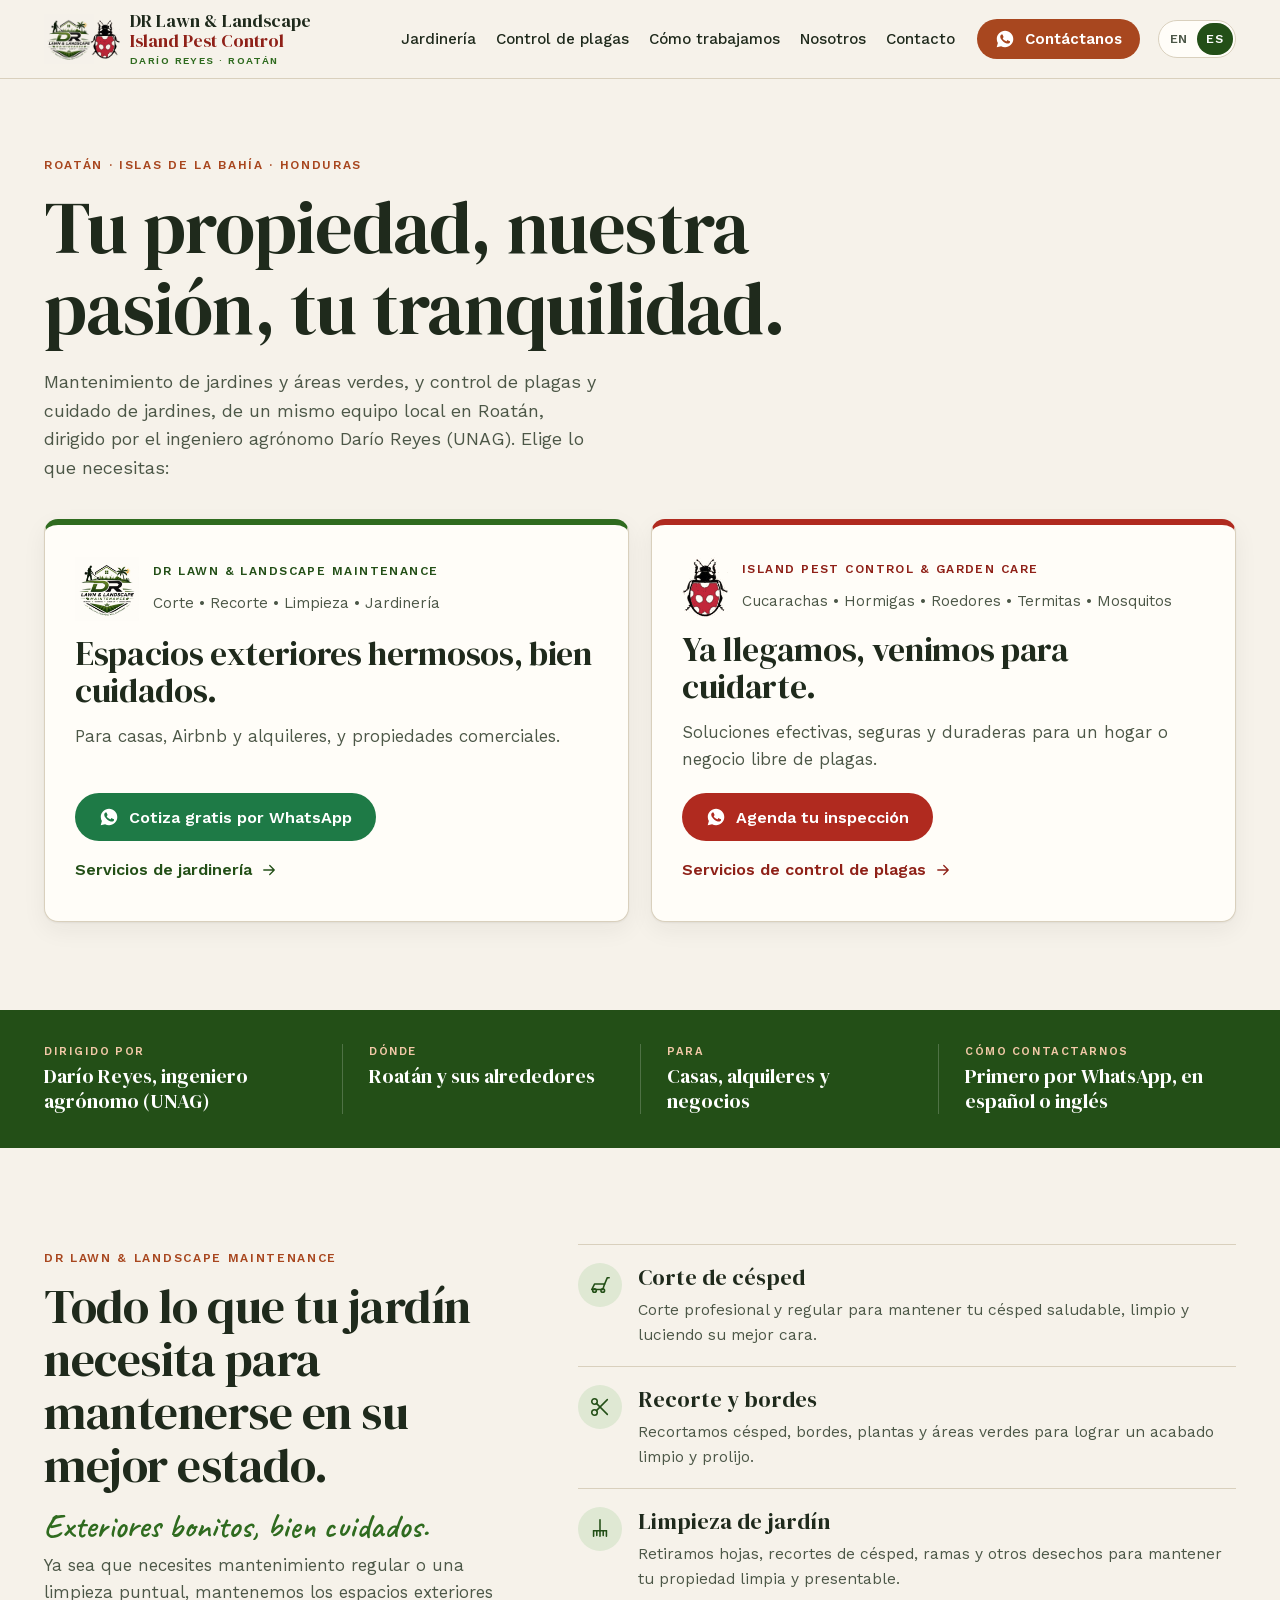
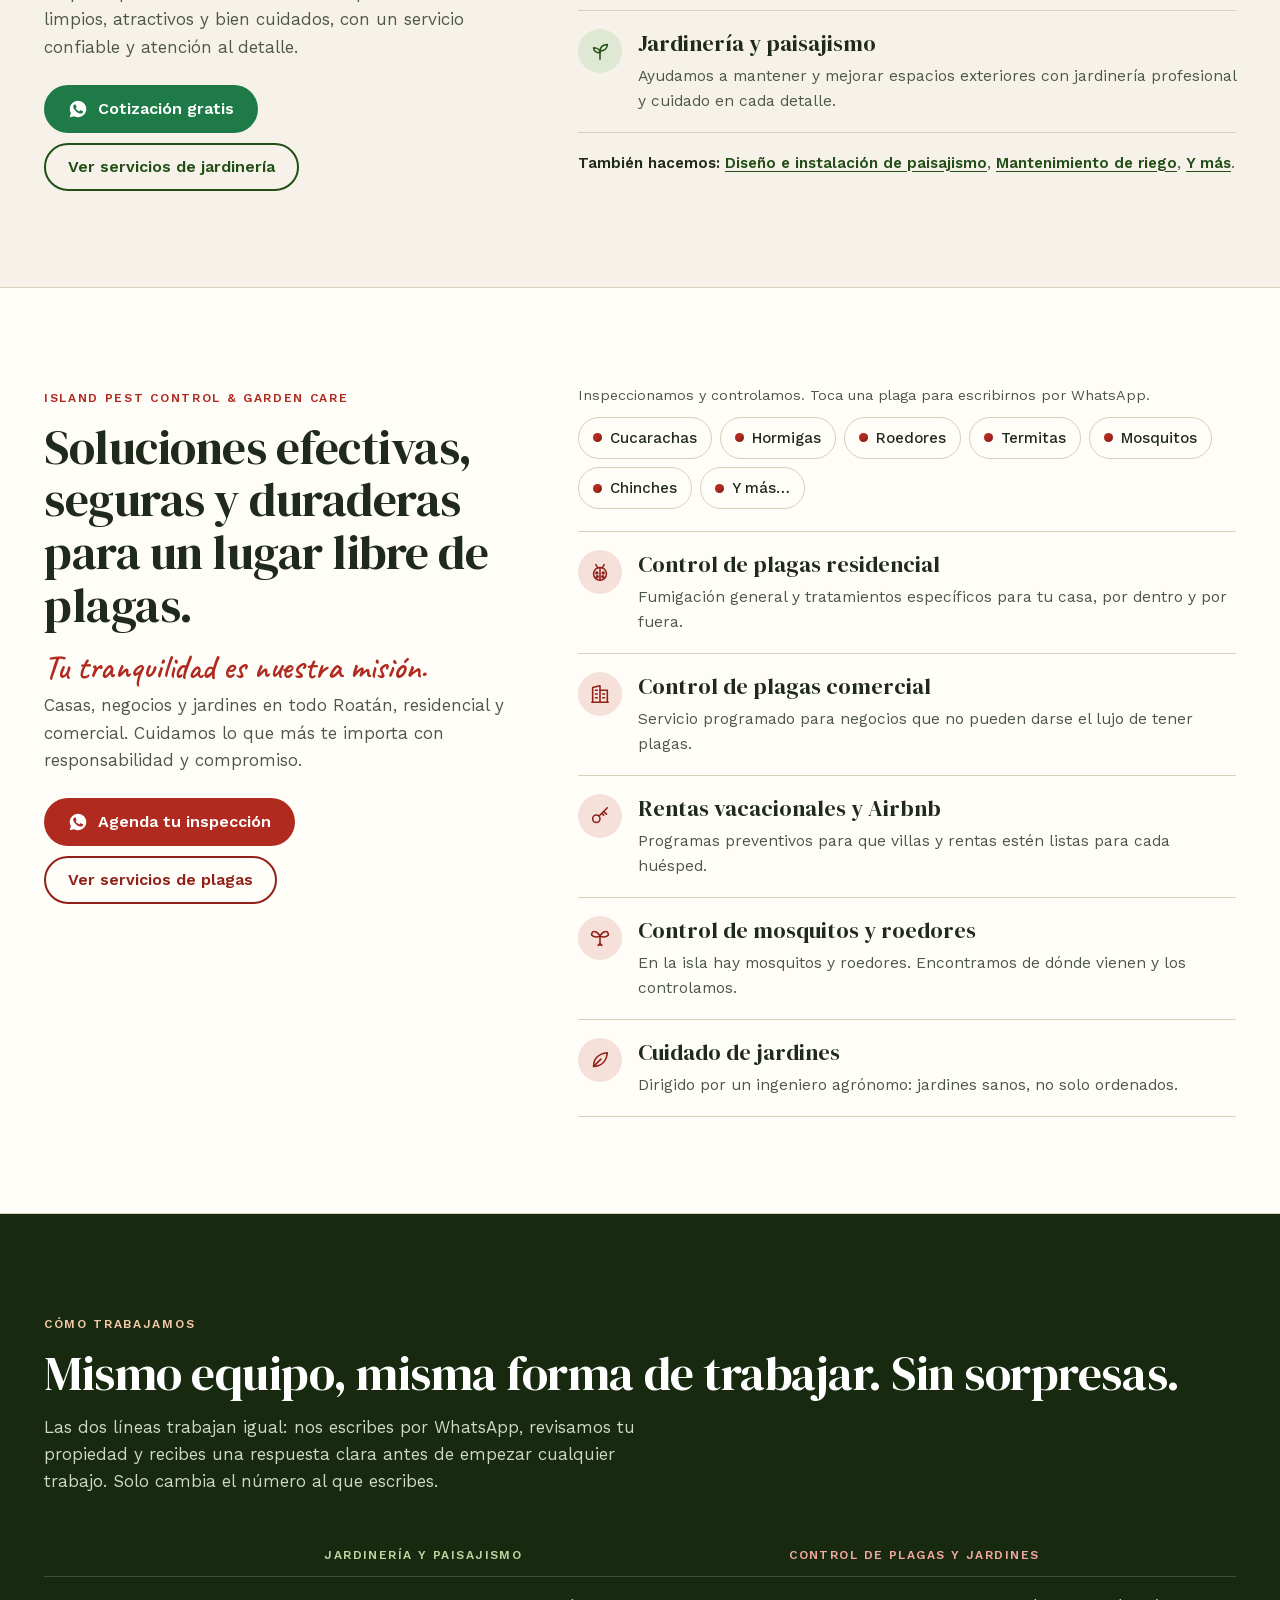
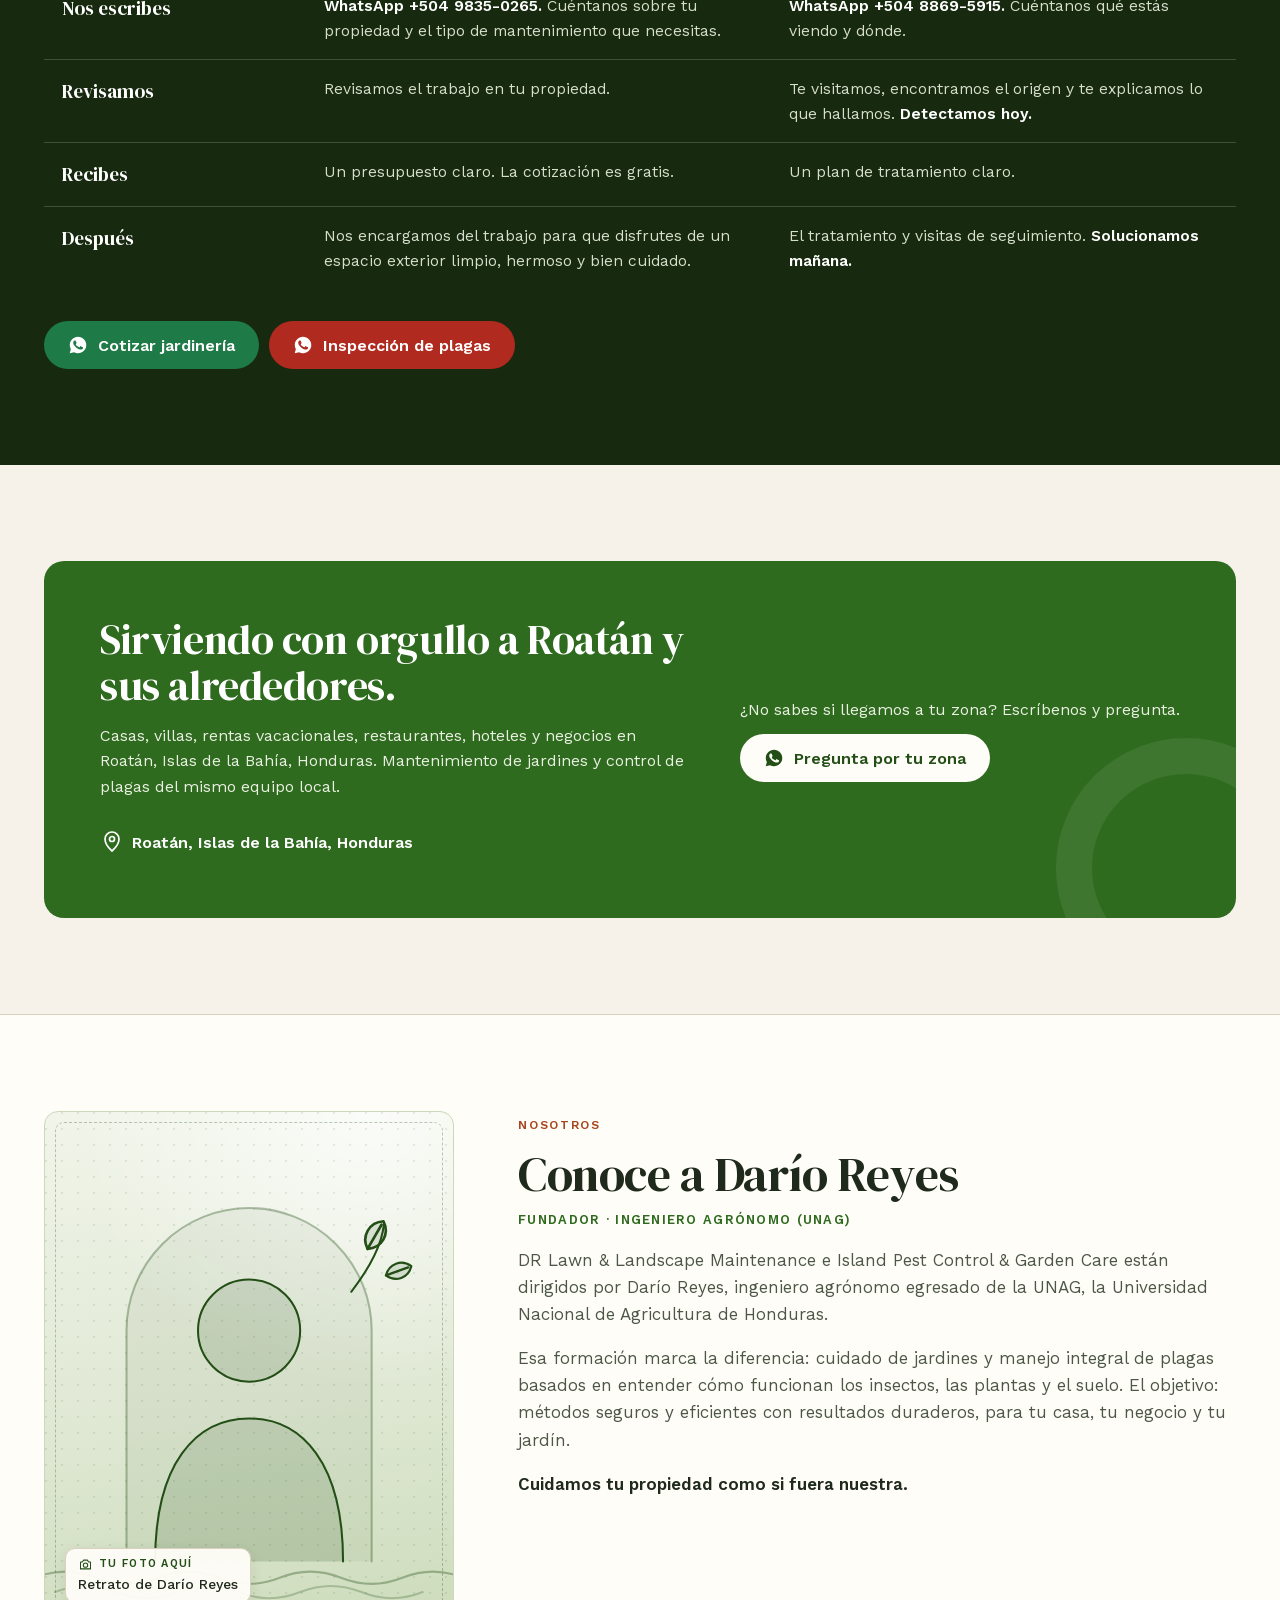
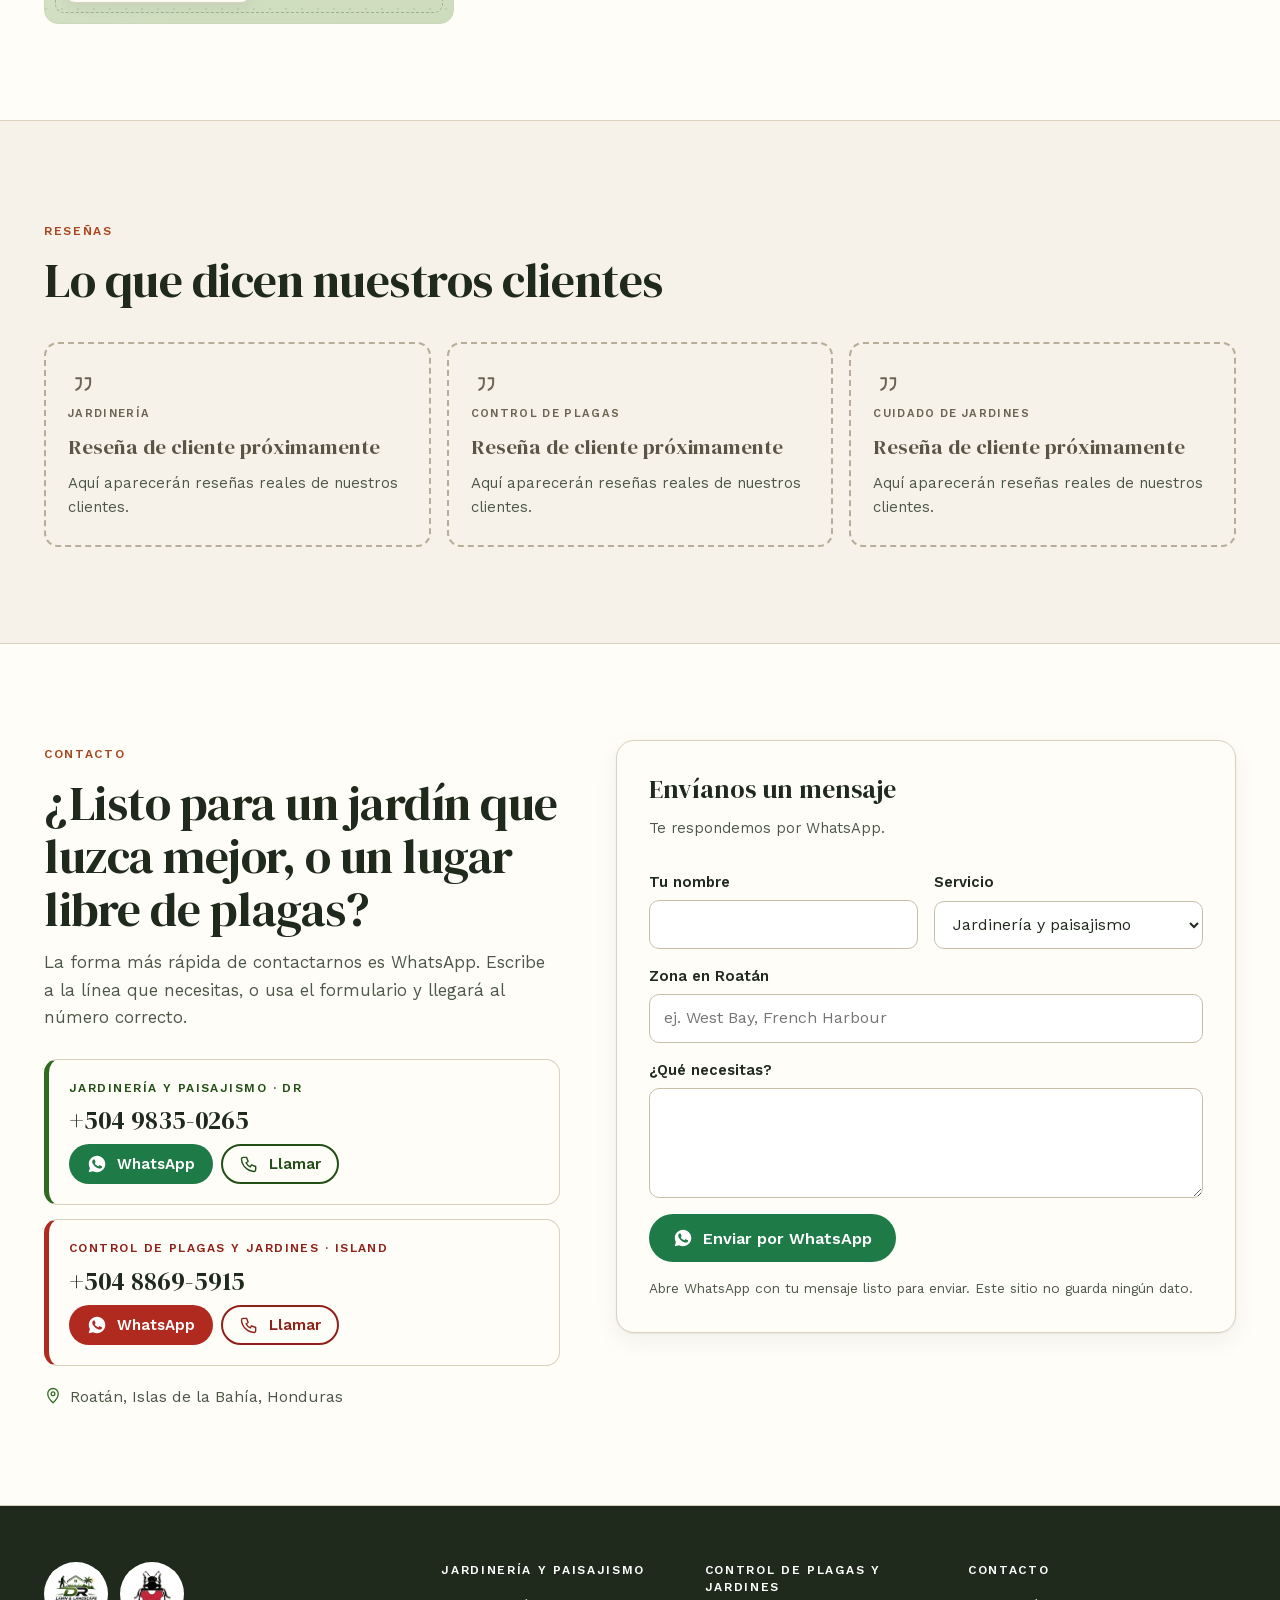
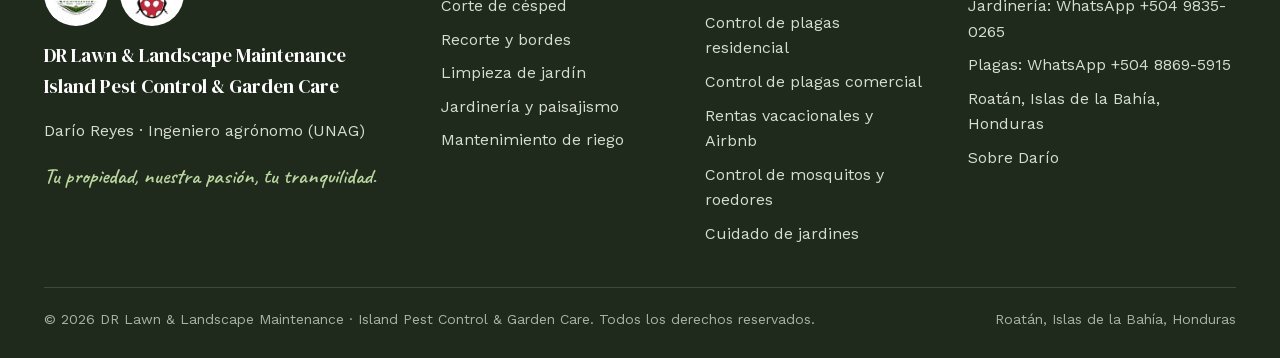
==== commit c6afcde2: "polish: designed photo placeholders, self-hosted fonts, per-line OG images, layout + a11y fixes - Ph" ====
--- a/es/index.html
+++ b/es/index.html
@@ -16,18 +16,22 @@
 <meta property="og:description" content="Mantenimiento de jardines y áreas verdes, control de plagas y cuidado de jardines en Roatán, Islas de la Bahía, Honduras. Dirigido por el ingeniero agrónomo Darío Reyes (UNAG). Cotizaciones e inspecciones por WhatsApp.">
 <meta property="og:url" content="https://dario-roatan.vercel.app/es/">
 <meta property="og:image" content="https://dario-roatan.vercel.app/assets/og-image.jpg">
+<meta property="og:image:type" content="image/jpeg">
 <meta property="og:image:width" content="1200">
 <meta property="og:image:height" content="630">
-<meta property="og:image:alt" content="DR Lawn &amp; Landscape Maintenance and Island Pest Control &amp; Garden Care logos">
+<meta property="og:image:alt" content="Logos de DR Lawn &amp; Landscape Maintenance e Island Pest Control &amp; Garden Care. Darío Reyes, Roatán.">
 <meta property="og:locale" content="es_HN">
 <meta property="og:locale:alternate" content="en_US">
 <meta name="twitter:card" content="summary_large_image">
+<meta name="twitter:title" content="DR Lawn &amp; Landscape · Island Pest Control | Darío Reyes, Roatán">
+<meta name="twitter:description" content="Mantenimiento de jardines y áreas verdes, control de plagas y cuidado de jardines en Roatán, Islas de la Bahía, Honduras. Dirigido por el ingeniero agrónomo Darío Reyes (UNAG). Cotizaciones e inspecciones por WhatsApp.">
+<meta name="twitter:image" content="https://dario-roatan.vercel.app/assets/og-image.jpg">
+<meta name="twitter:image:alt" content="Logos de DR Lawn &amp; Landscape Maintenance e Island Pest Control &amp; Garden Care. Darío Reyes, Roatán.">
 <link rel="icon" href="../assets/favicon.svg" type="image/svg+xml">
 <link rel="icon" href="../assets/favicon-32.png" type="image/png" sizes="32x32">
 <link rel="apple-touch-icon" href="../assets/apple-touch-icon.png">
-<link rel="preconnect" href="https://fonts.googleapis.com">
-<link rel="preconnect" href="https://fonts.gstatic.com" crossorigin>
-<link rel="stylesheet" href="https://fonts.googleapis.com/css2?family=Caveat:wght@600&family=DM+Serif+Display&family=Work+Sans:wght@400;500;600&display=swap">
+<link rel="preload" href="../assets/fonts/dm-serif-display-400.woff2" as="font" type="font/woff2" crossorigin>
+<link rel="preload" href="../assets/fonts/work-sans-var.woff2" as="font" type="font/woff2" crossorigin>
 <link rel="stylesheet" href="../assets/styles.css">
 <script type="application/ld+json">
 {
@@ -51,7 +55,7 @@
    "url": "https://dario-roatan.vercel.app/es/jardineria/",
    "telephone": "+50498350265",
    "logo": "https://dario-roatan.vercel.app/assets/logo-dr-lawn.jpg",
-   "image": "https://dario-roatan.vercel.app/assets/og-image.jpg",
+   "image": "https://dario-roatan.vercel.app/assets/og-lawn-en.jpg",
    "address": {
     "@type": "PostalAddress",
     "addressLocality": "Roatán",
@@ -75,7 +79,7 @@
    "url": "https://dario-roatan.vercel.app/es/plagas/",
    "telephone": "+50488695915",
    "logo": "https://dario-roatan.vercel.app/assets/ipc-wordmark.png",
-   "image": "https://dario-roatan.vercel.app/assets/og-image.jpg",
+   "image": "https://dario-roatan.vercel.app/assets/og-pest-en.jpg",
    "address": {
     "@type": "PostalAddress",
     "addressLocality": "Roatán",
@@ -99,7 +103,7 @@
 </head>
 <body>
 <svg width="0" height="0" style="position:absolute" aria-hidden="true" focusable="false"><symbol id="i-mower" viewBox="0 0 24 24"><path d="M3 17h12l2-6H6z"/><circle cx="6" cy="18" r="2"/><circle cx="15" cy="18" r="2"/><path d="M17 11l3-7h2"/></symbol><symbol id="i-scissors" viewBox="0 0 24 24"><circle cx="6" cy="6" r="3"/><circle cx="6" cy="18" r="3"/><path d="M8.1 8.1L20 20M8.1 15.9L20 4"/></symbol><symbol id="i-rake" viewBox="0 0 24 24"><path d="M12 2v12"/><path d="M5 14h14"/><path d="M5 14v6M8.5 14v5M12 14v6M15.5 14v5M19 14v6"/></symbol><symbol id="i-sprout" viewBox="0 0 24 24"><path d="M12 21v-9"/><path d="M12 12c0-4 3-7 8-7 0 4-3 7-8 7z"/><path d="M12 14c0-3-2.5-5.5-7-5.5 0 3 2.5 5.5 7 5.5z"/></symbol><symbol id="i-leaf" viewBox="0 0 24 24"><path d="M5 19c0-8 5-14 15-15-1 10-7 15-15 15z"/><path d="M5 19l8-8"/></symbol><symbol id="i-design" viewBox="0 0 24 24"><path d="M3 21h18"/><path d="M5 21V10l7-5 7 5v11"/><path d="M9 21v-5h6v5"/><path d="M12 5V2"/></symbol><symbol id="i-drop" viewBox="0 0 24 24"><path d="M12 3s6 6.5 6 11a6 6 0 0 1-12 0c0-4.5 6-11 6-11z"/><path d="M9.5 15a2.5 2.5 0 0 0 2.5 2.5"/></symbol><symbol id="i-plus" viewBox="0 0 24 24"><circle cx="12" cy="12" r="9"/><path d="M12 8v8M8 12h8"/></symbol><symbol id="i-home" viewBox="0 0 24 24"><path d="M3 11l9-7 9 7"/><path d="M5 10v10h14V10"/><path d="M10 20v-6h4v6"/></symbol><symbol id="i-key" viewBox="0 0 24 24"><circle cx="8" cy="15" r="4"/><path d="M11 12l9-9M16 7l3 3M14 9l2 2"/></symbol><symbol id="i-building" viewBox="0 0 24 24"><path d="M4 21V5l8-2v18"/><path d="M12 8h8v13"/><path d="M3 21h18"/><path d="M7 8h2M7 12h2M7 16h2M15 12h2M15 16h2"/></symbol><symbol id="i-shield" viewBox="0 0 24 24"><path d="M12 3l8 3v6c0 5-3.5 8-8 9-4.5-1-8-4-8-9V6z"/><path d="M8.5 12l2.5 2.5 4.5-5"/></symbol><symbol id="i-pin" viewBox="0 0 24 24"><path d="M12 21s-7-6.2-7-12a7 7 0 0 1 14 0c0 5.8-7 12-7 12z"/><circle cx="12" cy="9" r="2.5"/></symbol><symbol id="i-award" viewBox="0 0 24 24"><circle cx="12" cy="9" r="6"/><path d="M9.5 9l2 2 3.5-3.5"/><path d="M8.5 14L7 22l5-3 5 3-1.5-8"/></symbol><symbol id="i-calendar" viewBox="0 0 24 24"><rect x="3" y="5" width="18" height="16" rx="2"/><path d="M3 10h18M8 3v4M16 3v4"/><path d="M8 14h2M12 14h2M16 14h0M8 17h2M12 17h2"/></symbol><symbol id="i-phone" viewBox="0 0 24 24"><path d="M5 4h4l2 5-2.5 1.5a11 11 0 0 0 5 5L15 13l5 2v4a2 2 0 0 1-2 2A16 16 0 0 1 3 6a2 2 0 0 1 2-2z"/></symbol><symbol id="i-quote" viewBox="0 0 24 24"><path d="M7 7h4v4c0 3-1.5 5-4 6M15 7h4v4c0 3-1.5 5-4 6"/></symbol><symbol id="i-menu" viewBox="0 0 24 24"><path d="M4 7h16M4 12h16M4 17h16"/></symbol><symbol id="i-arrow" viewBox="0 0 24 24"><path d="M5 12h14M13 6l6 6-6 6"/></symbol><symbol id="i-wa" viewBox="0 0 24 24"><path d="M12.04 2C6.58 2 2.13 6.45 2.13 11.91c0 1.75.46 3.45 1.32 4.95L2.05 22l5.25-1.38c1.45.79 3.08 1.21 4.74 1.21 5.46 0 9.91-4.45 9.91-9.91C21.95 6.45 17.5 2 12.04 2zm5.79 14.11c-.24.68-1.42 1.3-1.95 1.35-.5.05-1.13.07-1.82-.11-.42-.13-.96-.31-1.65-.61-2.9-1.25-4.8-4.17-4.94-4.36-.14-.19-1.18-1.57-1.18-3s.75-2.13 1.02-2.42c.27-.29.58-.36.78-.36h.56c.18 0 .42-.07.66.5.24.58.82 2 .89 2.15.07.15.12.32.02.51-.1.19-.15.31-.29.48-.14.17-.3.38-.43.51-.14.14-.29.3-.13.58.17.29.75 1.23 1.6 1.99 1.1.98 2.03 1.28 2.32 1.43.29.14.46.12.63-.07.17-.19.72-.84.92-1.13.19-.29.39-.24.65-.14.27.1 1.69.8 1.98.94.29.14.48.22.55.34.07.12.07.7-.17 1.38z"/></symbol>
-<symbol id="i-bug" viewBox="0 0 24 24"><path d="M12 7c-3.9 0-7 3-7 7s3.1 7 7 7 7-3 7-7-3.1-7-7-7z"/><path d="M12 7v14"/><path d="M9.5 7.5L7.5 4M14.5 7.5l2-3.5"/><circle cx="8.5" cy="13" r="1"/><circle cx="15.5" cy="13" r="1"/><circle cx="9" cy="17" r="1"/><circle cx="15" cy="17" r="1"/></symbol><symbol id="i-spray" viewBox="0 0 24 24"><rect x="8" y="10" width="8" height="11" rx="2"/><path d="M10 10V7h4v3M14 7h2.5l2-2M17.5 3.5l1 1M19.5 6.5l1 .5M19 9l1 1"/></symbol><symbol id="i-wing" viewBox="0 0 24 24"><path d="M12 10v10"/><path d="M12 10C9 4 4 4 3 7s4 5 9 3zM12 10c3-6 8-6 9-3s-4 5-9 3z"/><path d="M10 20l2-2 2 2"/></symbol></svg>
+<symbol id="i-bug" viewBox="0 0 24 24"><path d="M12 7c-3.9 0-7 3-7 7s3.1 7 7 7 7-3 7-7-3.1-7-7-7z"/><path d="M12 7v14"/><path d="M9.5 7.5L7.5 4M14.5 7.5l2-3.5"/><circle cx="8.5" cy="13" r="1"/><circle cx="15.5" cy="13" r="1"/><circle cx="9" cy="17" r="1"/><circle cx="15" cy="17" r="1"/></symbol><symbol id="i-spray" viewBox="0 0 24 24"><rect x="8" y="10" width="8" height="11" rx="2"/><path d="M10 10V7h4v3M14 7h2.5l2-2M17.5 3.5l1 1M19.5 6.5l1 .5M19 9l1 1"/></symbol><symbol id="i-wing" viewBox="0 0 24 24"><path d="M12 10v10"/><path d="M12 10C9 4 4 4 3 7s4 5 9 3zM12 10c3-6 8-6 9-3s-4 5-9 3z"/><path d="M10 20l2-2 2 2"/></symbol><symbol id="i-camera" viewBox="0 0 24 24"><path d="M4 8h3l2-3h6l2 3h3v11H4z"/><circle cx="12" cy="13" r="3.5"/></symbol></svg>
 <a class="skip" href="#main">Saltar al contenido</a>
 <header class="site-header">
   <div class="wrap nav" id="nav">
@@ -217,7 +221,7 @@
 
   <section id="about" class="band-paper" aria-labelledby="about-title">
     <div class="wrap about-grid">
-      <figure class="ph portrait" role="img" aria-label="[photo] Retrato de Darío Reyes"><svg class="icon" aria-hidden="true" focusable="false"><use href="#i-leaf"/></svg><figcaption aria-hidden="true">[photo] Retrato de Darío Reyes</figcaption></figure>
+      <figure class="ph portrait"><svg viewBox="0 0 400 500" preserveAspectRatio="xMidYMid slice" aria-hidden="true" focusable="false"><g fill="none" stroke="currentColor" stroke-width="2" stroke-linecap="round" stroke-linejoin="round"><path d="M80 440V214A120 120 0 0 1 320 214V440" stroke-opacity=".35" fill="currentColor" fill-opacity=".06"/><circle cx="200" cy="214" r="50" fill="currentColor" fill-opacity=".13"/><path d="M108 440C108 344 148 300 200 300S292 344 292 440" fill="currentColor" fill-opacity=".13"/><path stroke-opacity=".35" d="M-10 456c20-8 40-8 60 0s40 8 60 0 40-8 60 0 40 8 60 0 40-8 60 0 40 8 60 0 40-8 60 0"/><path stroke-opacity=".25" d="M10 470c20-8 40-8 60 0s40 8 60 0 40-8 60 0 40 8 60 0 40-8 60 0 40 8 60 0"/><g transform="translate(316 134) rotate(-60) scale(1.3)"><path d="M0 0C6-9 18-9 24 0C18 9 6 9 0 0Z" fill="currentColor" fill-opacity=".13"/><path d="M0 0H21"/></g><g transform="translate(334 160) rotate(-20) scale(1.1)"><path d="M0 0C6-9 18-9 24 0C18 9 6 9 0 0Z" fill="currentColor" fill-opacity=".13"/><path d="M0 0H21"/></g><path d="M300 176C320 150 330 130 332 110"/></g></svg><figcaption><span class="ph-k"><svg class="icon" aria-hidden="true" focusable="false"><use href="#i-camera"/></svg>Tu foto aquí<span class="sr-only">:</span></span><span class="ph-d">Retrato de Darío Reyes</span></figcaption></figure>
       <div>
         <p class="kicker">Nosotros</p>
         <h2 class="h2" id="about-title">Conoce a Darío Reyes</h2>
--- a/assets/styles.css
+++ b/assets/styles.css
@@ -1,5 +1,9 @@
 /* Darío Reyes · Roatán: DR Lawn & Landscape + Island Pest Control. One stylesheet, mobile-first.
    Evolved from the DR Lawn earthy editorial look. Pest line = secondary red accent, same system. */
+/* Self-hosted fonts (latin subset covers Spanish). No third-party requests. */
+@font-face { font-family: "DM Serif Display"; font-style: normal; font-weight: 400; font-display: swap; src: url("fonts/dm-serif-display-400.woff2") format("woff2"); }
+@font-face { font-family: "Work Sans"; font-style: normal; font-weight: 400 600; font-display: swap; src: url("fonts/work-sans-var.woff2") format("woff2"); }
+@font-face { font-family: "Caveat"; font-style: normal; font-weight: 600; font-display: swap; src: url("fonts/caveat-600.woff2") format("woff2"); }
 :root {
   --cream: #f6f2ea;
   --paper: #fffdf8;
@@ -139,7 +143,7 @@
 .script { display: block; font-family: var(--script); font-weight: 600; color: var(--green); font-size: clamp(1.6rem, 5vw, 2.1rem); line-height: 1.15; margin: 16px 0 6px; }
 .entries { display: grid; gap: 16px; margin-top: 36px; }
 @media (min-width: 860px) { .entries { grid-template-columns: 1fr 1fr; gap: 22px; } }
-.entry { background: var(--paper); border: 1px solid var(--line); border-top: 6px solid var(--accent); border-radius: var(--radius); padding: 26px 22px; box-shadow: var(--shadow); display: grid; gap: 14px; align-content: start; }
+.entry { background: var(--paper); border: 1px solid var(--line); border-top: 6px solid var(--accent); border-radius: var(--radius); padding: 26px 22px; box-shadow: var(--shadow); display: flex; flex-direction: column; gap: 14px; }
 .entry-head { display: flex; align-items: center; gap: 14px; }
 .entry-head img { mix-blend-mode: multiply; flex: none; }
 .entry-head .lg-dr { width: 64px; height: 64px; }
@@ -147,7 +151,8 @@
 .entry-name { font: 600 .75rem/1.35 var(--sans); letter-spacing: .12em; text-transform: uppercase; color: var(--accent-deep); }
 .entry h2 { font-size: clamp(1.6rem, 4vw, 2.1rem); }
 .entry .tags { color: var(--muted); font-size: .95rem; }
-.entry-cta { display: flex; flex-wrap: wrap; gap: 10px; align-items: center; margin-top: 4px; }
+.entry .lead { margin: 0; font-size: 1.0625rem; max-width: none; }
+.entry-cta { display: flex; flex-direction: column; align-items: flex-start; gap: 10px; margin-top: auto; padding-top: 6px; }
 @media (min-width: 960px) { .hero { padding: 72px 0 88px; } .entry { padding: 32px 30px; } }
 
 /* ---------- Facts strip ---------- */
@@ -225,13 +230,18 @@
 .about-body { color: var(--muted); font-size: 1.0625rem; }
 .about-body strong { color: var(--ink); }
 
-/* ---------- Photo placeholders ---------- */
-.ph { position: relative; margin: 0; border-radius: var(--radius); overflow: hidden; aspect-ratio: 4 / 3; min-height: 200px; background: radial-gradient(120% 90% at 85% 10%, rgba(255, 255, 255, .35), transparent 55%), repeating-linear-gradient(135deg, rgba(255, 255, 255, .07) 0 2px, transparent 2px 14px), linear-gradient(160deg, #6f9a52 0%, #3f7428 55%, #2a5a1b 100%); display: grid; place-items: center; color: rgba(255, 255, 255, .9); }
-.ph.alt { background: radial-gradient(120% 90% at 15% 0%, rgba(255, 255, 255, .4), transparent 55%), repeating-linear-gradient(45deg, rgba(255, 255, 255, .08) 0 2px, transparent 2px 14px), linear-gradient(200deg, #a9c08a 0%, #6f9a52 60%, #4d7f34 100%); }
-.ph.pest { background: radial-gradient(120% 90% at 85% 10%, rgba(255, 255, 255, .3), transparent 55%), repeating-linear-gradient(135deg, rgba(255, 255, 255, .06) 0 2px, transparent 2px 14px), linear-gradient(160deg, #7a8f6a 0%, #4b5e3e 55%, #2f3d27 100%); }
+/* ---------- Photo placeholders (designed panels until Darío's photos arrive) ---------- */
+.ph { --ph: var(--green-deep); --ph-dot: rgba(35, 79, 23, .10); position: relative; margin: 0; border-radius: var(--radius); overflow: hidden; aspect-ratio: 4 / 3; min-height: 200px; color: var(--ph); border: 1px solid #cbd8bb;
+  background: radial-gradient(circle at 1px 1px, var(--ph-dot) 1px, transparent 1.6px) 0 0 / 16px 16px, radial-gradient(120% 90% at 80% 0%, rgba(255, 255, 255, .75), transparent 60%), linear-gradient(172deg, #f1f5ea 0%, #dfe8d3 58%, #cddcbc 100%); }
+.ph.alt { --ph: var(--terra-deep); --ph-dot: rgba(142, 59, 25, .09); border-color: var(--line); background: radial-gradient(circle at 1px 1px, var(--ph-dot) 1px, transparent 1.6px) 0 0 / 16px 16px, radial-gradient(120% 90% at 20% 0%, rgba(255, 255, 255, .8), transparent 60%), linear-gradient(172deg, #fbf8f1 0%, #f1ebdf 55%, #e6dcc8 100%); }
+.ph.pest { --ph: var(--red-deep); --ph-dot: rgba(143, 33, 24, .08); border-color: #ecccc3; background: radial-gradient(circle at 1px 1px, var(--ph-dot) 1px, transparent 1.6px) 0 0 / 16px 16px, radial-gradient(120% 90% at 80% 0%, rgba(255, 255, 255, .8), transparent 60%), linear-gradient(172deg, #fdf7f4 0%, #f7e7e1 58%, #f1d6cd 100%); }
 .ph.portrait { aspect-ratio: 4 / 5; }
-.ph svg { width: 60px; height: 60px; stroke-width: 1.2; opacity: .85; }
-.ph figcaption { position: absolute; left: 12px; bottom: 12px; right: 12px; font-size: .8125rem; font-weight: 500; color: #fff; background: rgba(23, 41, 15, .74); padding: 6px 10px; border-radius: 8px; width: fit-content; max-width: calc(100% - 24px); }
+.ph::after { content: ""; position: absolute; inset: 10px; border: 1.5px dashed currentColor; opacity: .3; border-radius: 9px; pointer-events: none; }
+.ph > svg { position: absolute; inset: 0; width: 100%; height: 100%; }
+.ph figcaption { position: absolute; left: 20px; bottom: 20px; width: fit-content; max-width: calc(100% - 40px); background: rgba(255, 253, 248, .95); color: var(--ink); border: 1px solid var(--line); border-radius: 10px; padding: 8px 12px 9px; box-shadow: 0 4px 14px rgba(31, 42, 28, .08); font-size: .875rem; line-height: 1.3; }
+.ph .ph-k { display: flex; align-items: center; gap: 6px; font: 600 .68rem/1.3 var(--sans); letter-spacing: .12em; text-transform: uppercase; color: var(--ph); }
+.ph .ph-k .icon { width: 15px; height: 15px; }
+.ph .ph-d { display: block; font-weight: 500; margin-top: 3px; }
 .gallery { display: grid; gap: 14px; grid-template-columns: 1fr; }
 @media (min-width: 640px) { .gallery { grid-template-columns: repeat(2, 1fr); } }
 @media (min-width: 960px) { .gallery.g3 { grid-template-columns: repeat(3, 1fr); } }
@@ -240,10 +250,10 @@
 .reviews-grid { display: grid; gap: 16px; }
 @media (min-width: 900px) { .reviews-grid { grid-template-columns: repeat(3, 1fr); } }
 .review-ph { border: 2px dashed #b7ad98; border-radius: var(--radius); padding: 26px 22px; min-height: 160px; display: flex; flex-direction: column; justify-content: center; align-items: flex-start; gap: 8px; color: var(--muted); }
-.review-ph .icon { width: 28px; height: 28px; color: #8a8270; }
+.review-ph .icon { width: 28px; height: 28px; color: #6b6453; }
 .review-ph strong { font-family: var(--serif); font-weight: 400; font-size: 1.3rem; color: #5b5546; }
 .review-ph span { font-size: .9375rem; }
-.review-ph .tag { font: 600 .7rem/1.4 var(--sans); letter-spacing: .12em; text-transform: uppercase; color: #8a8270; }
+.review-ph .tag { font: 600 .7rem/1.4 var(--sans); letter-spacing: .12em; text-transform: uppercase; color: #6b6453; }
 
 /* ---------- Contact ---------- */
 .contact-grid { display: grid; gap: 28px; }
@@ -285,12 +295,15 @@
 .cards { display: grid; gap: 16px; }
 @media (min-width: 640px) { .cards { grid-template-columns: repeat(2, 1fr); } }
 @media (min-width: 1100px) { .cards-4 { grid-template-columns: repeat(4, 1fr); } }
+/* Five pest cards: 2 + 2 + 1 (full row) on tablets, 3 + 2 on desktop. No empty slot. */
+@media (min-width: 640px) and (max-width: 1099px) { .cards-5 > :last-child { grid-column: 1 / -1; } }
+@media (min-width: 1100px) { .cards-5 { grid-template-columns: repeat(6, 1fr); } .cards-5 > * { grid-column: span 2; } .cards-5 > :nth-child(n+4) { grid-column: span 3; } }
 .card { background: var(--paper); border: 1px solid var(--line); border-radius: var(--radius); padding: 24px 22px; display: flex; flex-direction: column; gap: 12px; box-shadow: var(--shadow); }
 .card-icon { width: 50px; height: 50px; border-radius: 50%; background: var(--accent); color: #fff; display: grid; place-items: center; }
 .card-icon .icon { width: 25px; height: 25px; }
 .card h3 { font-family: var(--serif); font-weight: 400; font-size: 1.45rem; }
 .card p { color: var(--muted); font-size: .975rem; }
-.card ul { display: grid; gap: 6px; flex: 1; }
+.card ul { display: grid; gap: 6px; flex: 1; align-content: start; }
 .card li { position: relative; padding-left: 18px; font-size: .95rem; }
 .card li::before { content: ""; position: absolute; left: 2px; top: .62em; width: 7px; height: 7px; border-radius: 50%; background: var(--accent); }
 .card .grow { flex: 1; }
@@ -321,8 +334,8 @@
 .footer-grid { display: grid; gap: 32px; }
 @media (min-width: 900px) { .footer-grid { grid-template-columns: 1.6fr 1fr 1fr 1.2fr; gap: 40px; } }
 .footer-brand { display: flex; gap: 12px; align-items: center; }
-.footer-brand .fm { width: 64px; height: 64px; border-radius: 50%; background: #fff; padding: 4px; display: grid; place-items: center; }
-.footer-brand .fm img { max-height: 54px; width: auto; }
+.footer-brand .fm { width: 64px; height: 64px; border-radius: 50%; background: #fff; padding: 4px; display: grid; place-items: center; overflow: hidden; }
+.footer-brand .fm img { max-height: 50px; width: auto; }
 .footer-brand strong { font-family: var(--serif); font-weight: 400; font-size: 1.2rem; color: #fff; display: block; line-height: 1.2; }
 .footer-tag { font-family: var(--script); font-size: 1.35rem; color: #b9d6a0; display: block; margin-top: 12px; }
 .site-footer h2 { font: 600 .75rem/1.4 var(--sans); letter-spacing: .14em; text-transform: uppercase; color: #fff; margin-bottom: 14px; }
@@ -339,6 +352,22 @@
 @media (max-width: 1099px) { .site-footer { padding-bottom: 110px; } }
 @media (min-width: 1100px) { .wa-bar { display: none; } }
 
+/* ---------- Polish: phone buttons, focus on dark bands, print ---------- */
+@media (max-width: 559px) {
+  .btns > .btn, .entry-cta > .btn, .area-actions > .btn { width: 100%; }
+}
+.how :focus-visible, .facts :focus-visible, .area-card :focus-visible, .site-footer :focus-visible { outline-color: var(--terra-soft); }
+.btn:focus-visible { outline-offset: 3px; }
+@media print {
+  .site-header { position: static; backdrop-filter: none; }
+  .wa-bar, .nav-toggle, .skip, .quote-form { display: none !important; }
+  body { background: #fff; }
+  section { padding: 28px 0; }
+  .how, .facts, .area-card, .site-footer, .ph, .btn { -webkit-print-color-adjust: exact; print-color-adjust: exact; }
+  .ph, .card, .entry, .line-card { break-inside: avoid; }
+  .site-footer { padding-bottom: 28px !important; }
+}
+
 @media (prefers-reduced-motion: reduce) {
   html { scroll-behavior: auto; }
   *, *::before, *::after { transition: none !important; animation: none !important; }
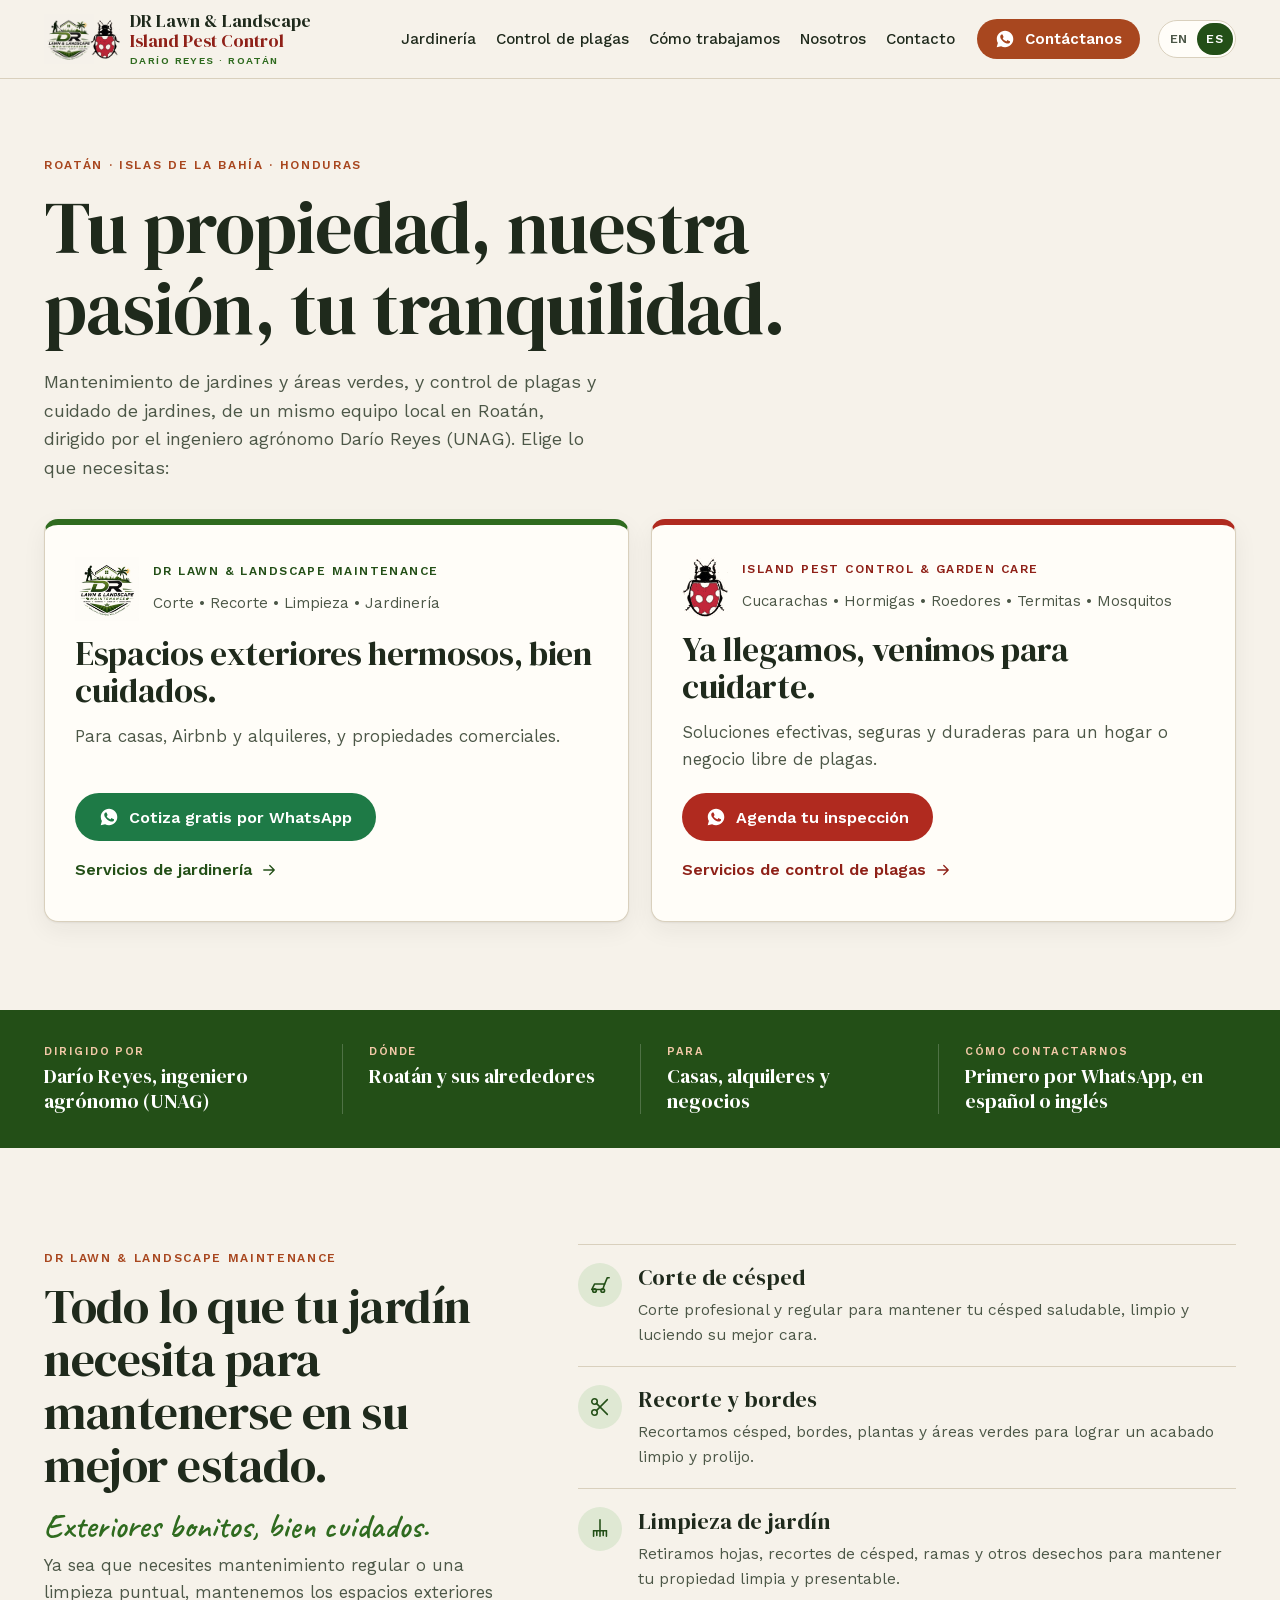
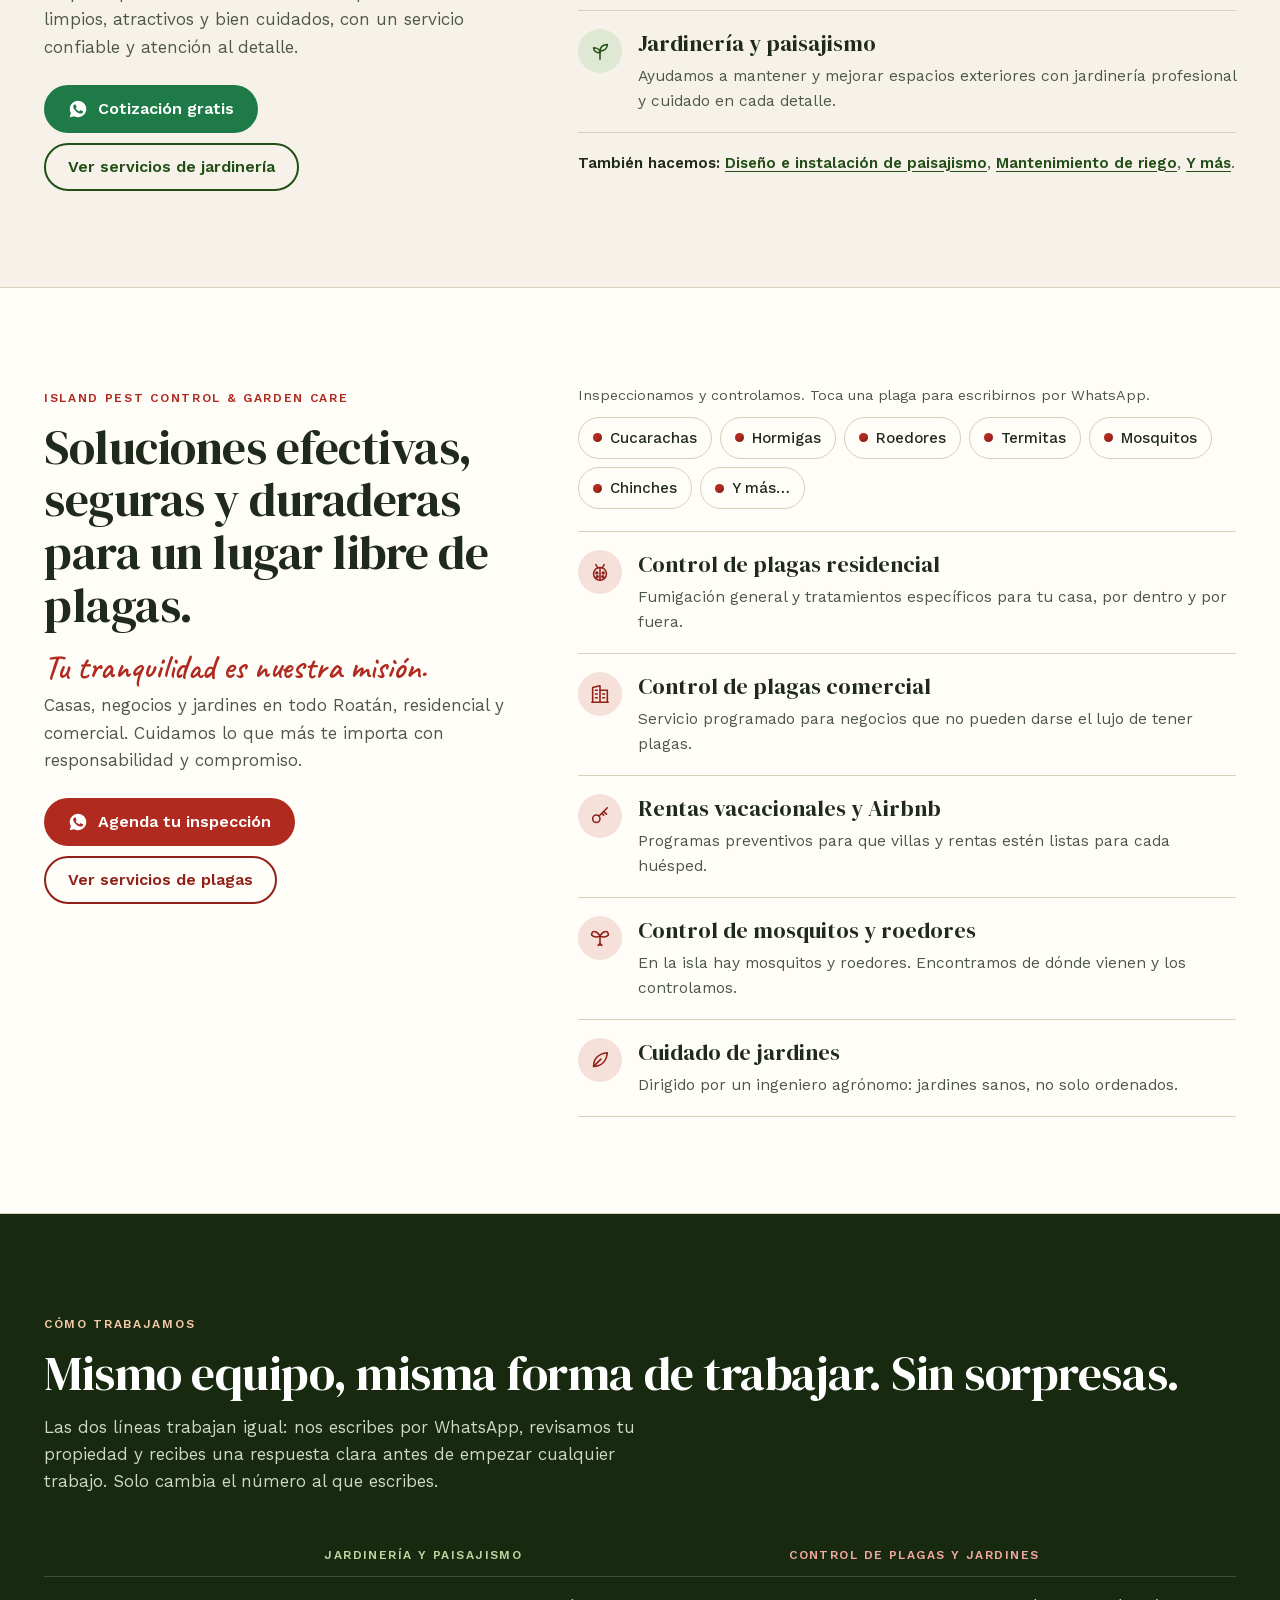
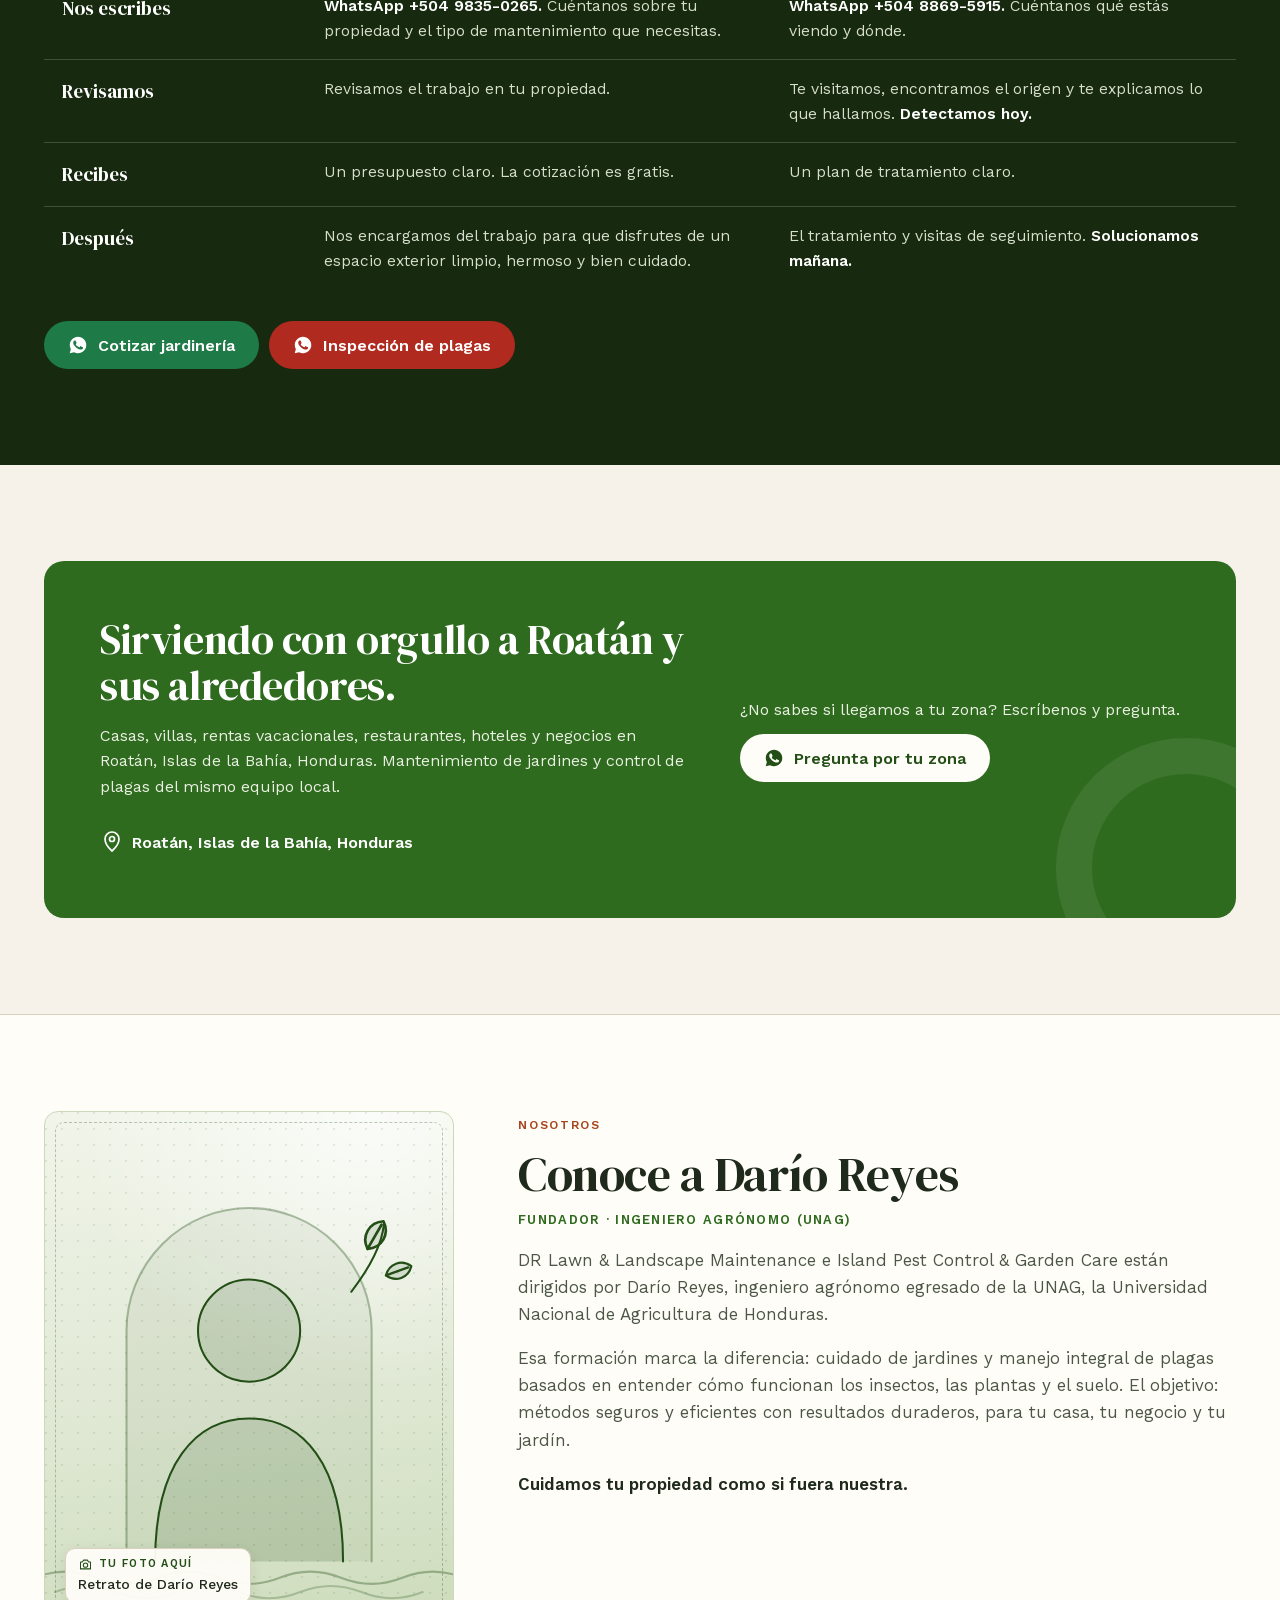
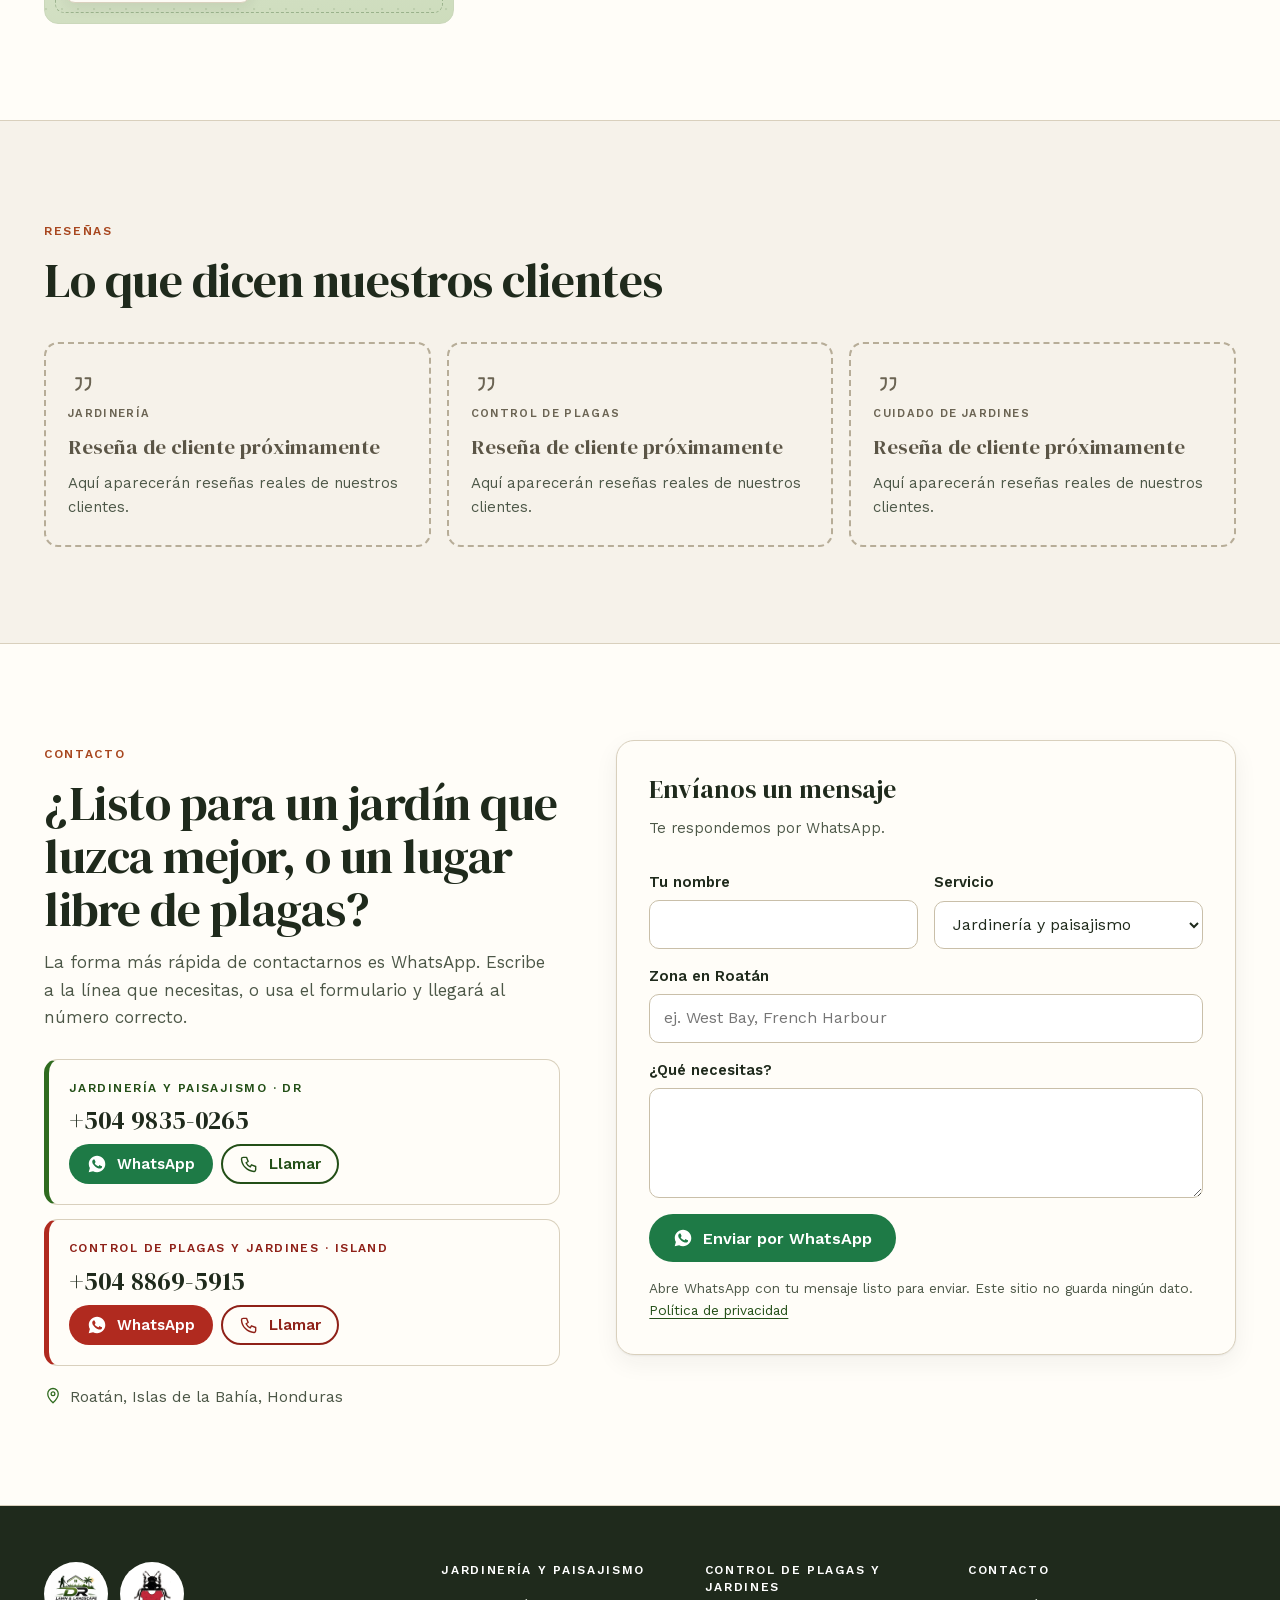
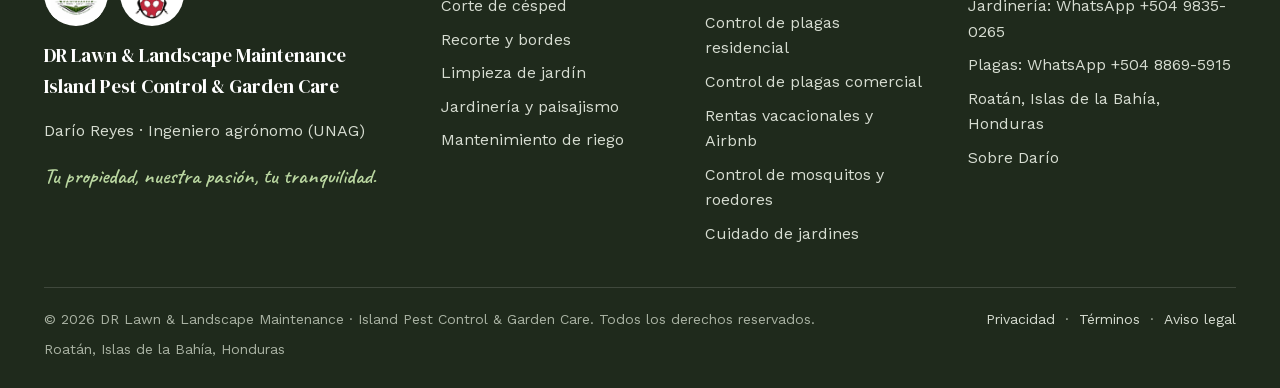
==== commit 7210f475: "Legal pack: privacy, terms, legal notice (EN/ES) + security headers - /privacy/ /terms/ /legal/ and " ====
--- a/es/index.html
+++ b/es/index.html
@@ -32,7 +32,7 @@
 <link rel="apple-touch-icon" href="../assets/apple-touch-icon.png">
 <link rel="preload" href="../assets/fonts/dm-serif-display-400.woff2" as="font" type="font/woff2" crossorigin>
 <link rel="preload" href="../assets/fonts/work-sans-var.woff2" as="font" type="font/woff2" crossorigin>
-<link rel="stylesheet" href="../assets/styles.css">
+<link rel="stylesheet" href="../assets/styles.css?v=20261022">
 <script type="application/ld+json">
 {
  "@context": "https://schema.org",
@@ -280,7 +280,7 @@
         <div class="field"><label for="f-area">Zona en Roatán</label><input id="f-area" type="text" placeholder="ej. West Bay, French Harbour"></div>
         <div class="field"><label for="f-msg">¿Qué necesitas?</label><textarea id="f-msg" name="text" required></textarea></div>
         <button class="btn btn-wa" type="submit"><svg class="icon icon-fill" aria-hidden="true" focusable="false"><use href="#i-wa"/></svg>Enviar por WhatsApp</button>
-        <p class="form-note">Abre WhatsApp con tu mensaje listo para enviar. Este sitio no guarda ningún dato.</p>
+        <p class="form-note">Abre WhatsApp con tu mensaje listo para enviar. Este sitio no guarda ningún dato. <a href="../es/privacidad/">Política de privacidad</a></p>
       </form>
     </div>
   </section>
@@ -320,6 +320,7 @@
     </div>
     <div class="footer-bottom">
       <span>&copy; 2026 DR Lawn &amp; Landscape Maintenance · Island Pest Control &amp; Garden Care. Todos los derechos reservados.</span>
+      <nav class="footer-legal" aria-label="Legal"><a href="../es/privacidad/">Privacidad</a><span aria-hidden="true">·</span><a href="../es/terminos/">Términos</a><span aria-hidden="true">·</span><a href="../es/aviso-legal/">Aviso legal</a></nav>
       <span>Roatán, Islas de la Bahía, Honduras</span>
     </div>
   </div>
@@ -330,6 +331,6 @@
   <a class="btn btn-red" href="https://wa.me/50488695915?text=Hola%20Island%20Pest%20Control%2C%20quiero%20agendar%20una%20inspecci%C3%B3n." target="_blank" rel="noopener"><svg class="icon icon-fill" aria-hidden="true" focusable="false"><use href="#i-wa"/></svg><span>Plagas<small>+504 8869-5915</small></span></a>
 </div>
 
-<script src="../assets/site.js" defer></script>
+<script src="../assets/site.js?v=20261022" defer></script>
 </body>
 </html>
--- a/assets/styles.css
+++ b/assets/styles.css
@@ -344,6 +344,25 @@
 .site-footer a:hover { color: #fff; text-decoration: underline; }
 .footer-bottom { margin-top: 40px; padding-top: 20px; border-top: 1px solid rgba(255, 255, 255, .14); display: flex; flex-wrap: wrap; gap: 8px 24px; justify-content: space-between; font-size: .875rem; color: #aab3a4; }
 
+.footer-legal { display: flex; flex-wrap: wrap; gap: 4px 10px; }
+.footer-legal a[aria-current] { color: #fff; }
+
+/* ---------- Legal pages (privacy, terms, legal notice) ---------- */
+.legal { padding-bottom: 72px; }
+.legal-card { position: relative; overflow: hidden; max-width: 860px; margin-top: 18px; background: var(--paper); border: 1px solid var(--line); border-radius: 18px; padding: 34px 20px 30px; box-shadow: var(--shadow); }
+.legal-card::before { content: ""; position: absolute; left: 0; right: 0; top: 0; height: 6px; background: linear-gradient(90deg, var(--green) 50%, var(--red) 50%); }
+@media (min-width: 760px) { .legal-card { padding: 48px 56px 40px; } }
+.legal-card h1 { font-size: clamp(2.3rem, 7vw, 3.6rem); }
+.legal-updated { font-size: .9rem; color: var(--muted); margin: 10px 0 18px; }
+.legal-body { margin-top: 8px; color: var(--muted); font-size: 1.0625rem; max-width: 70ch; }
+.legal-body section, .legal-body section:first-child { padding: 26px 0 0; }
+.legal-body h2 { font-size: clamp(1.45rem, 4.2vw, 1.85rem); color: var(--ink); margin-bottom: 10px; }
+.legal-body ul { list-style: disc; padding-left: 1.25em; margin: 0 0 1em; display: grid; gap: 6px; }
+.legal-body ul:last-child { margin-bottom: 0; }
+.legal-body strong { color: var(--ink); }
+.legal-body a, .form-note a { overflow-wrap: anywhere; }
+.legal-more { margin-top: 32px; padding-top: 18px; border-top: 1px solid var(--line); font-size: .95rem; color: var(--muted); }
+
 /* ---------- Sticky mobile bar (two lines) ---------- */
 .wa-bar { position: fixed; left: 0; right: 0; bottom: 0; z-index: 60; display: grid; grid-template-columns: 1fr 1fr; gap: 8px; padding: 10px var(--gutter) calc(10px + env(safe-area-inset-bottom)); background: rgba(255, 253, 248, .97); border-top: 1px solid var(--line); box-shadow: 0 -6px 20px rgba(31, 42, 28, .08); }
 .wa-bar .btn { min-height: 48px; padding: 8px 10px; font-size: .9rem; gap: 6px; }
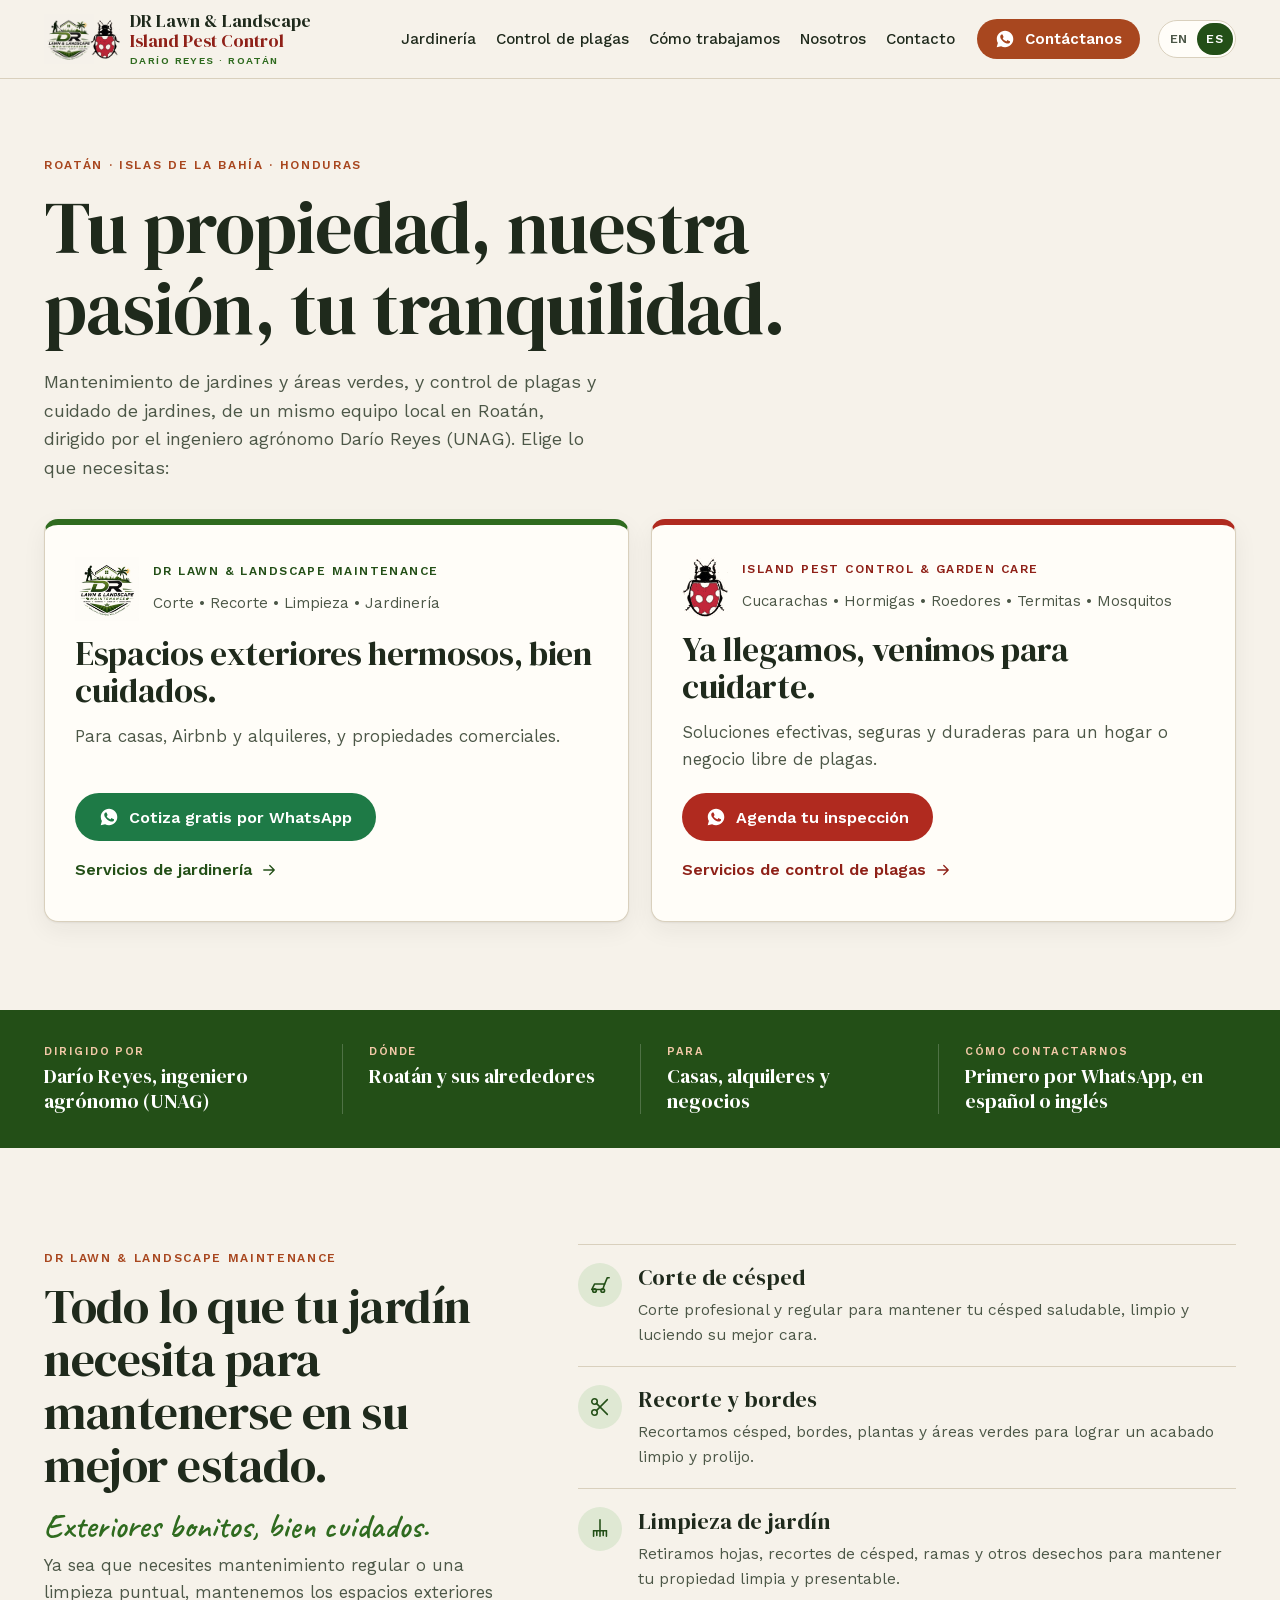
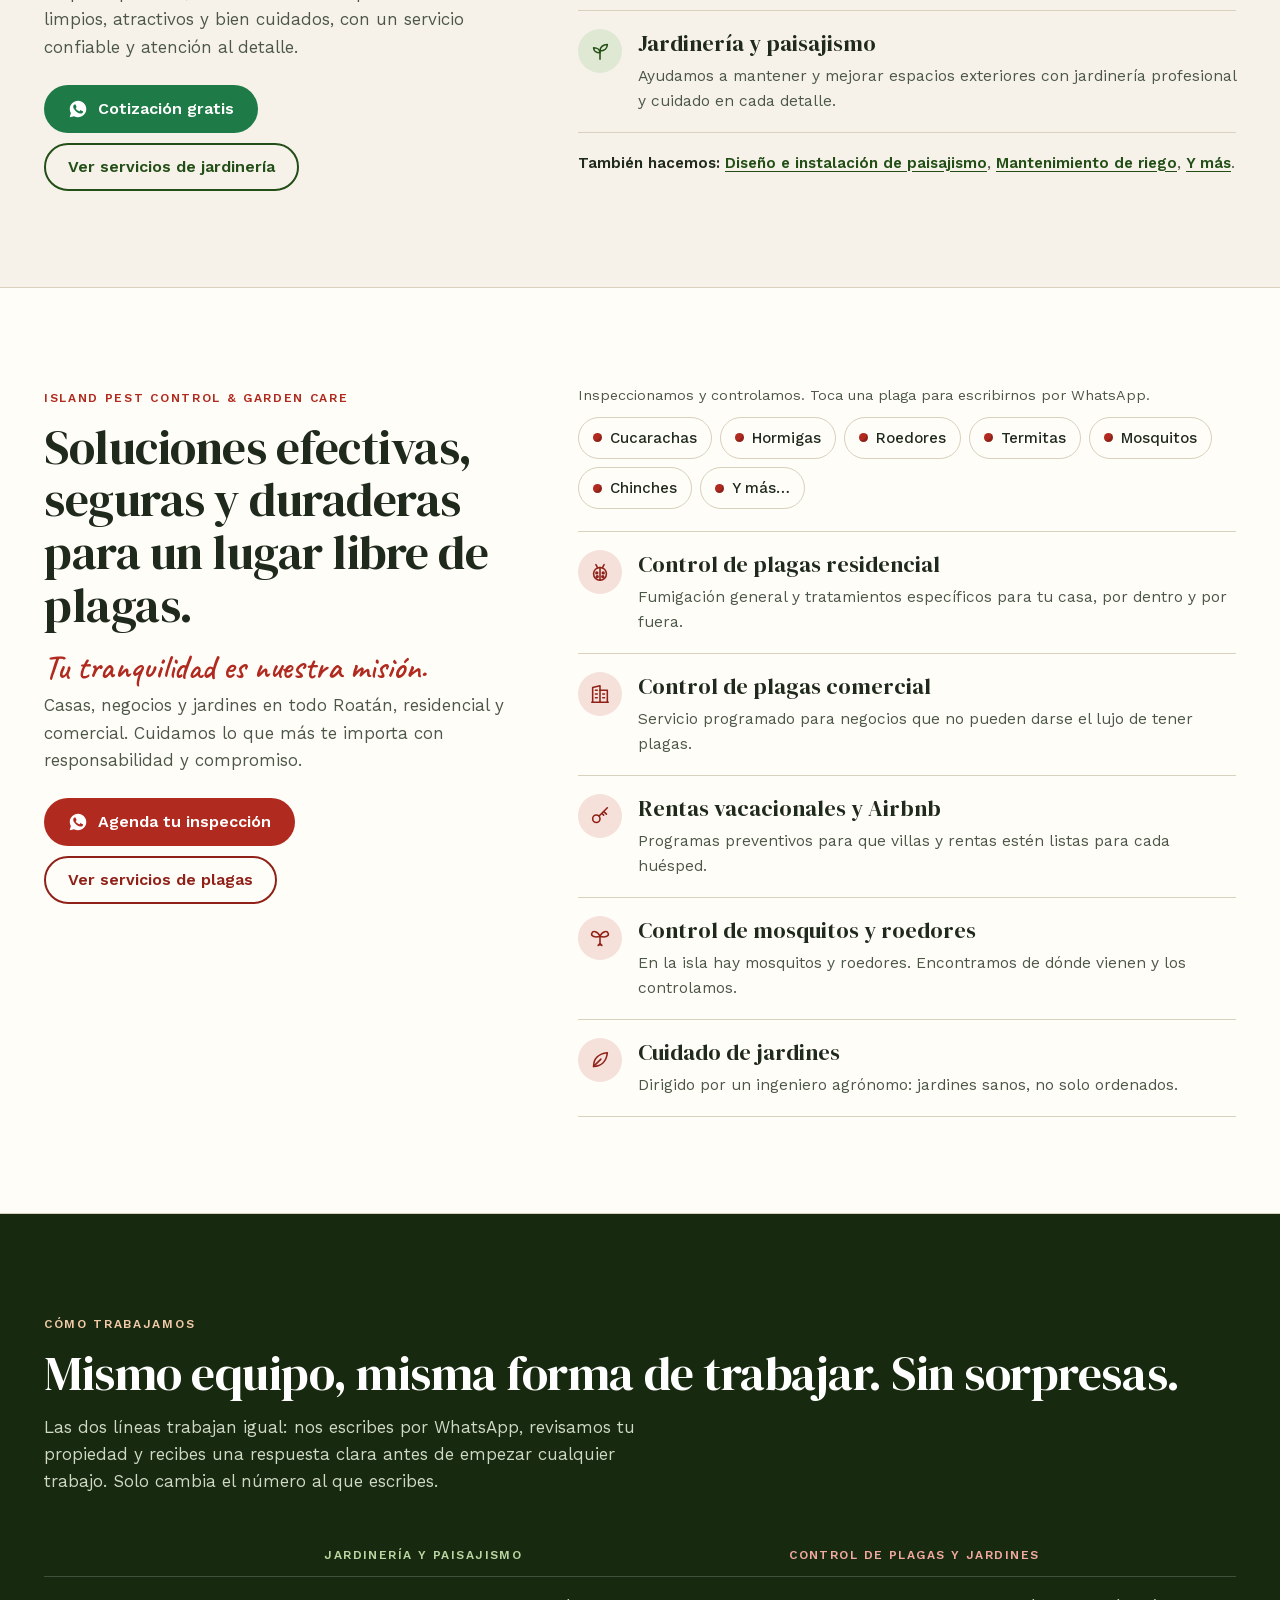
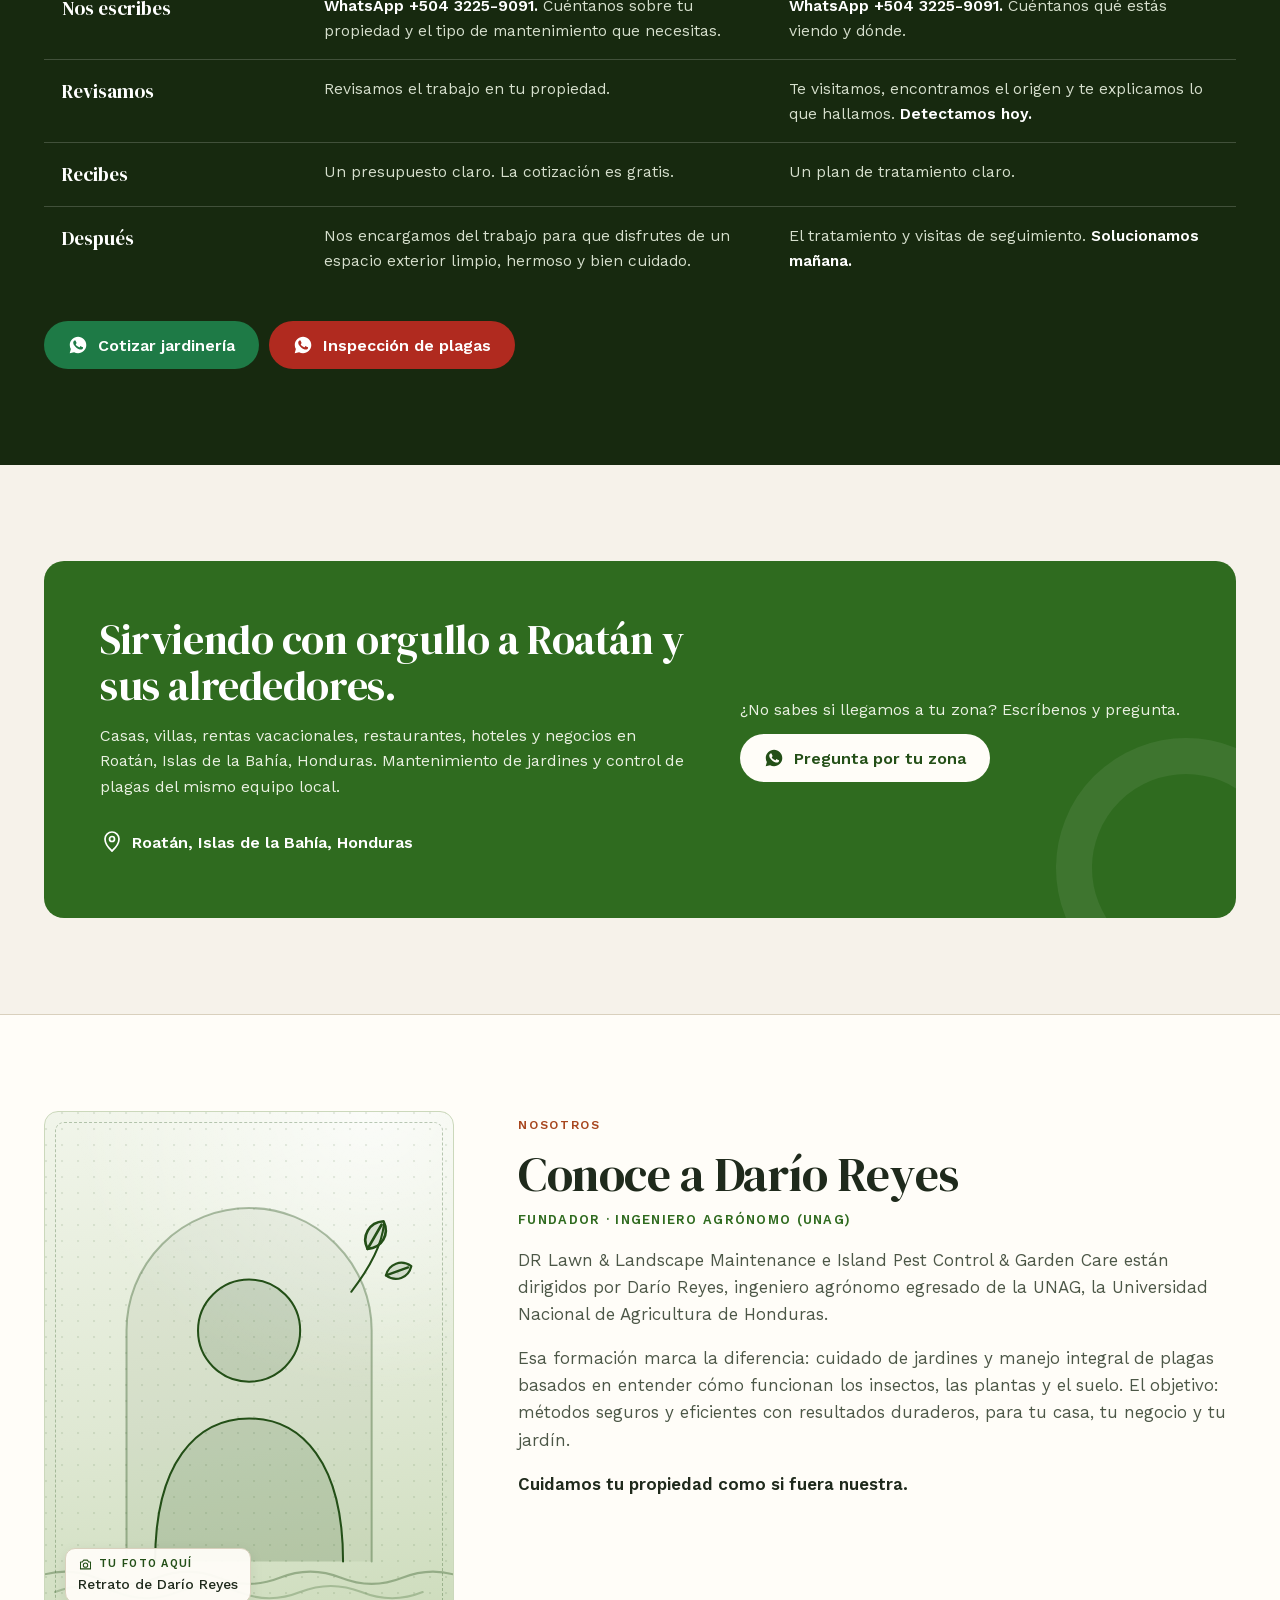
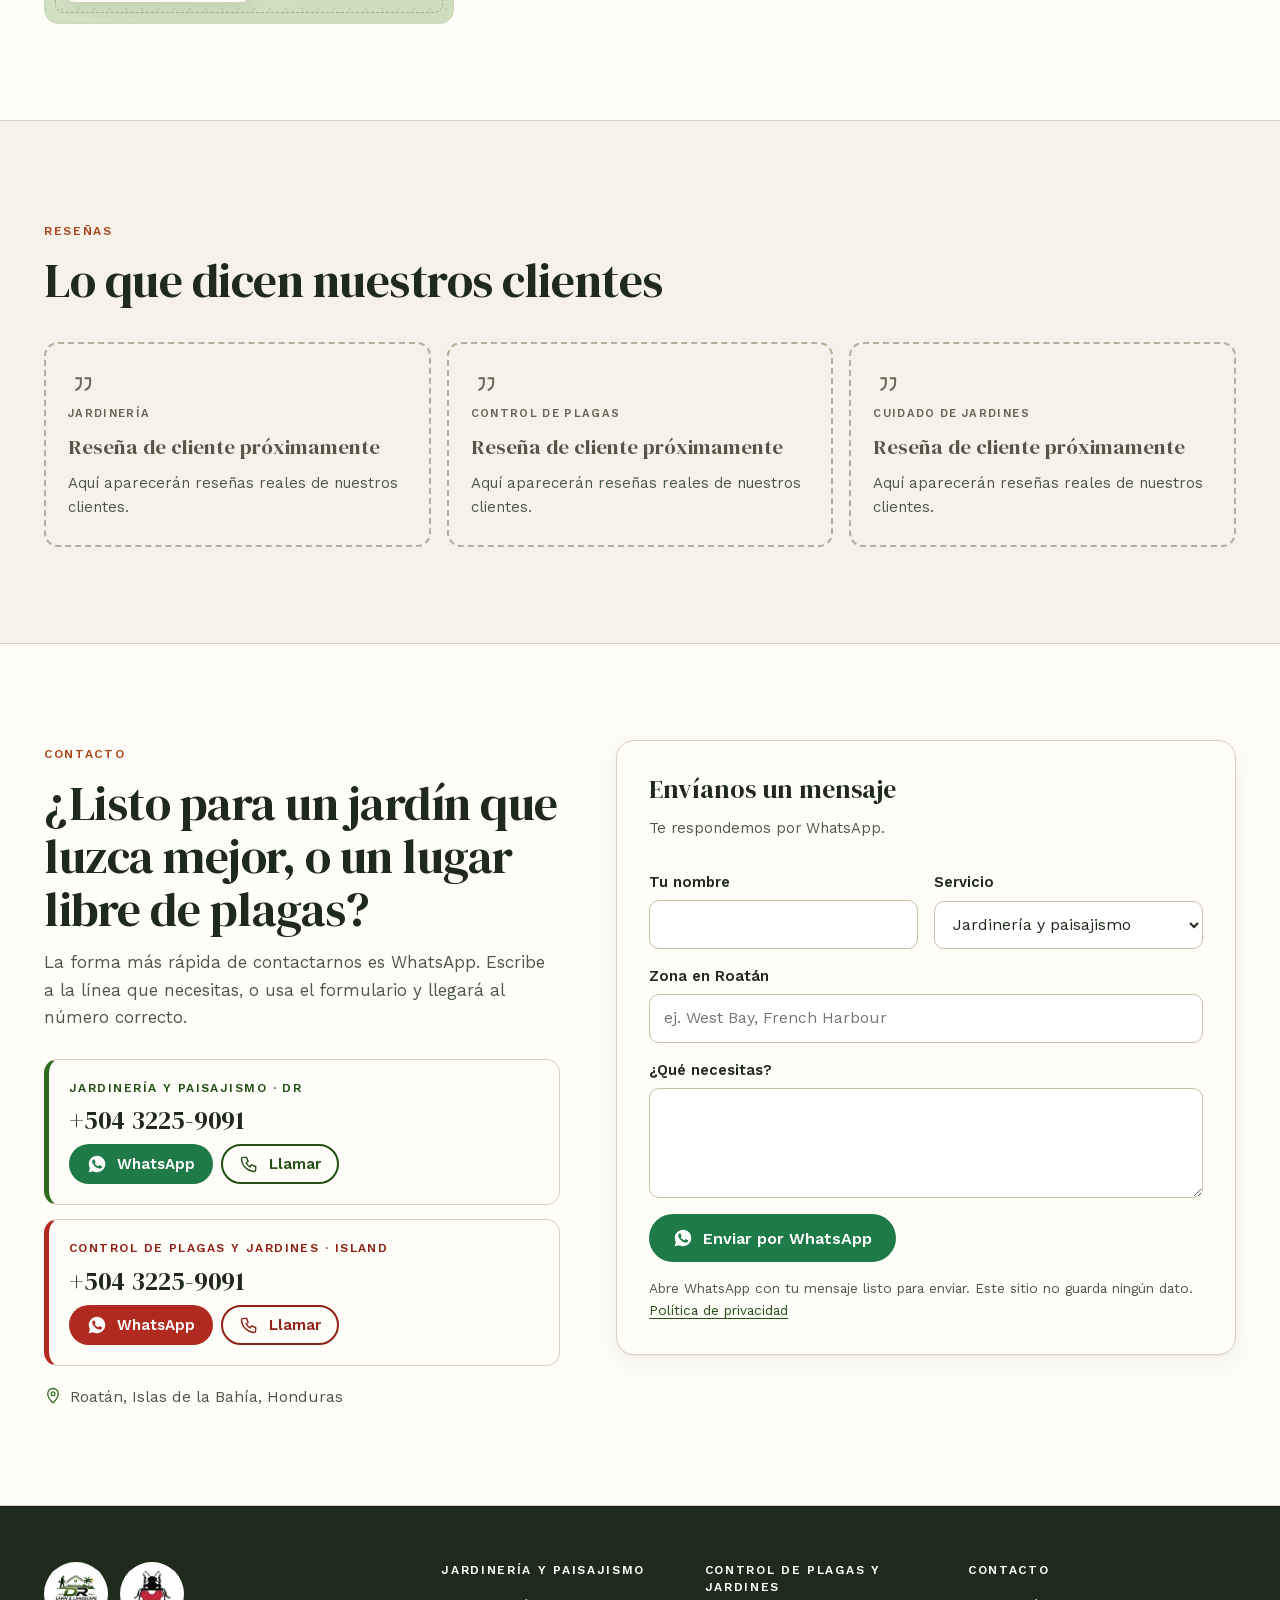
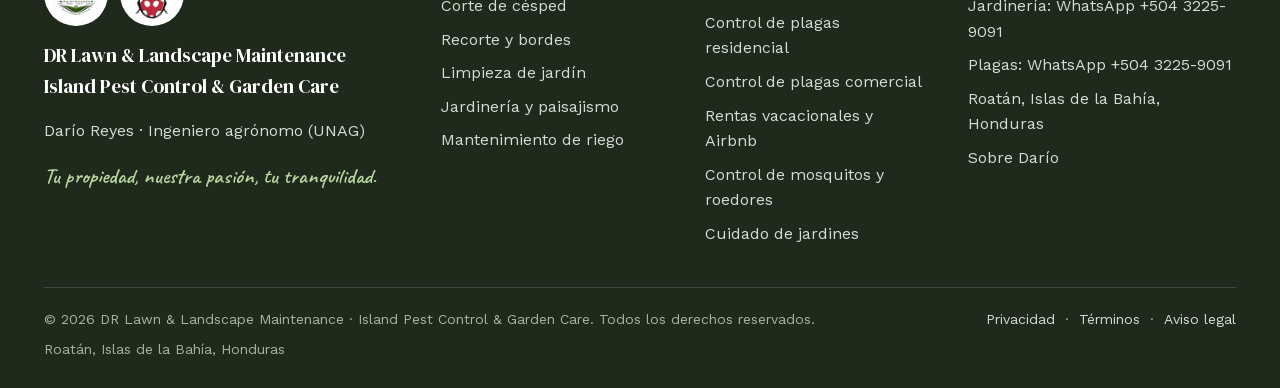
==== commit cd48f094: "Contact: route all WhatsApp and quote requests to the site's first point of contact Co-Authored-By: " ====
--- a/es/index.html
+++ b/es/index.html
@@ -1,6 +1,7 @@
 <!doctype html>
 <html lang="es">
 <head>
+<meta name="google-site-verification" content="eLAcWBgbawYHVKgjj6qBlJbpfG8y035cS7dbeWm6K3U" />
 <meta charset="utf-8">
 <meta name="viewport" content="width=device-width, initial-scale=1">
 <title>DR Lawn &amp; Landscape · Island Pest Control | Darío Reyes, Roatán</title>
@@ -32,7 +33,7 @@
 <link rel="apple-touch-icon" href="../assets/apple-touch-icon.png">
 <link rel="preload" href="../assets/fonts/dm-serif-display-400.woff2" as="font" type="font/woff2" crossorigin>
 <link rel="preload" href="../assets/fonts/work-sans-var.woff2" as="font" type="font/woff2" crossorigin>
-<link rel="stylesheet" href="../assets/styles.css?v=20261022">
+<link rel="stylesheet" href="../assets/styles.css?v=20261022b">
 <script type="application/ld+json">
 {
  "@context": "https://schema.org",
@@ -53,7 +54,7 @@
    "name": "DR Lawn & Landscape Maintenance",
    "slogan": "Beautiful Outdoors, Well Maintained",
    "url": "https://dario-roatan.vercel.app/es/jardineria/",
-   "telephone": "+50498350265",
+   "telephone": "+50432259091",
    "logo": "https://dario-roatan.vercel.app/assets/logo-dr-lawn.jpg",
    "image": "https://dario-roatan.vercel.app/assets/og-lawn-en.jpg",
    "address": {
@@ -77,7 +78,7 @@
    "name": "Island Pest Control & Garden Care",
    "slogan": "Your peace of mind is our mission",
    "url": "https://dario-roatan.vercel.app/es/plagas/",
-   "telephone": "+50488695915",
+   "telephone": "+50432259091",
    "logo": "https://dario-roatan.vercel.app/assets/ipc-wordmark.png",
    "image": "https://dario-roatan.vercel.app/assets/og-pest-en.jpg",
    "address": {
@@ -98,7 +99,6 @@
  ]
 }
 </script>
-<!-- Analytics placeholder: none installed yet. Add a privacy-friendly snippet here once the client approves. -->
 <script>document.documentElement.classList.add("js")</script>
 </head>
 <body>
@@ -132,13 +132,13 @@
           <div class="entry-head"><img class="lg-dr" src="../assets/logo-dr-lawn.jpg" width="64" height="64" alt="DR Lawn &amp; Landscape Maintenance logo"><div><p class="entry-name">DR Lawn &amp; Landscape Maintenance</p><p class="tags">Corte • Recorte • Limpieza • Jardinería</p></div></div>
           <h2>Espacios exteriores hermosos, bien cuidados.</h2>
           <p class="lead">Para casas, Airbnb y alquileres, y propiedades comerciales.</p>
-          <div class="entry-cta"><a class="btn btn-wa" href="https://wa.me/50498350265?text=Hola%20DR%20Lawn%20%26%20Landscape%2C%20me%20gustar%C3%ADa%20una%20cotizaci%C3%B3n%20gratis%20para%20mi%20propiedad." target="_blank" rel="noopener"><svg class="icon icon-fill" aria-hidden="true" focusable="false"><use href="#i-wa"/></svg>Cotiza gratis por WhatsApp</a><a class="text-link" href="../es/jardineria/">Servicios de jardinería<svg class="icon" aria-hidden="true" focusable="false"><use href="#i-arrow"/></svg></a></div>
+          <div class="entry-cta"><a class="btn btn-wa" href="https://wa.me/50432259091?text=Hola%20DR%20Lawn%20%26%20Landscape%2C%20me%20gustar%C3%ADa%20una%20cotizaci%C3%B3n%20gratis%20para%20mi%20propiedad." target="_blank" rel="noopener"><svg class="icon icon-fill" aria-hidden="true" focusable="false"><use href="#i-wa"/></svg>Cotiza gratis por WhatsApp</a><a class="text-link" href="../es/jardineria/">Servicios de jardinería<svg class="icon" aria-hidden="true" focusable="false"><use href="#i-arrow"/></svg></a></div>
         </article>
         <article class="entry line-pest">
           <div class="entry-head"><img class="lg-ipc" src="../assets/ipc-mark.png" width="46" height="60" alt="Island Pest Control &amp; Garden Care ladybug mark"><div><p class="entry-name">Island Pest Control &amp; Garden Care</p><p class="tags">Cucarachas • Hormigas • Roedores • Termitas • Mosquitos</p></div></div>
           <h2>Ya llegamos, venimos para cuidarte.</h2>
           <p class="lead">Soluciones efectivas, seguras y duraderas para un hogar o negocio libre de plagas.</p>
-          <div class="entry-cta"><a class="btn btn-red" href="https://wa.me/50488695915?text=Hola%20Island%20Pest%20Control%2C%20quiero%20agendar%20una%20inspecci%C3%B3n." target="_blank" rel="noopener"><svg class="icon icon-fill" aria-hidden="true" focusable="false"><use href="#i-wa"/></svg>Agenda tu inspección</a><a class="text-link" href="../es/plagas/">Servicios de control de plagas<svg class="icon" aria-hidden="true" focusable="false"><use href="#i-arrow"/></svg></a></div>
+          <div class="entry-cta"><a class="btn btn-red" href="https://wa.me/50432259091?text=Hola%20Island%20Pest%20Control%2C%20quiero%20agendar%20una%20inspecci%C3%B3n." target="_blank" rel="noopener"><svg class="icon icon-fill" aria-hidden="true" focusable="false"><use href="#i-wa"/></svg>Agenda tu inspección</a><a class="text-link" href="../es/plagas/">Servicios de control de plagas<svg class="icon" aria-hidden="true" focusable="false"><use href="#i-arrow"/></svg></a></div>
         </article>
       </div>
     </div>
@@ -162,11 +162,11 @@
         <h2 class="h2" id="lawn-title">Todo lo que tu jardín necesita para mantenerse en su mejor estado.</h2>
         <span class="script">Exteriores bonitos, bien cuidados.</span>
         <p class="lead">Ya sea que necesites mantenimiento regular o una limpieza puntual, mantenemos los espacios exteriores limpios, atractivos y bien cuidados, con un servicio confiable y atención al detalle.</p>
-        <div class="btns"><a class="btn btn-wa" href="https://wa.me/50498350265?text=Hola%20DR%20Lawn%20%26%20Landscape%2C%20me%20gustar%C3%ADa%20una%20cotizaci%C3%B3n%20gratis%20para%20mi%20propiedad." target="_blank" rel="noopener"><svg class="icon icon-fill" aria-hidden="true" focusable="false"><use href="#i-wa"/></svg>Cotización gratis</a><a class="btn btn-ghost" href="../es/jardineria/">Ver servicios de jardinería</a></div>
+        <div class="btns"><a class="btn btn-wa" href="https://wa.me/50432259091?text=Hola%20DR%20Lawn%20%26%20Landscape%2C%20me%20gustar%C3%ADa%20una%20cotizaci%C3%B3n%20gratis%20para%20mi%20propiedad." target="_blank" rel="noopener"><svg class="icon icon-fill" aria-hidden="true" focusable="false"><use href="#i-wa"/></svg>Cotización gratis</a><a class="btn btn-ghost" href="../es/jardineria/">Ver servicios de jardinería</a></div>
       </div>
       <div>
         <ul class="svc-list"><li><span class="icon-dot"><svg class="icon" aria-hidden="true" focusable="false"><use href="#i-mower"/></svg></span><h3>Corte de césped</h3><p>Corte profesional y regular para mantener tu césped saludable, limpio y luciendo su mejor cara.</p></li><li><span class="icon-dot"><svg class="icon" aria-hidden="true" focusable="false"><use href="#i-scissors"/></svg></span><h3>Recorte y bordes</h3><p>Recortamos césped, bordes, plantas y áreas verdes para lograr un acabado limpio y prolijo.</p></li><li><span class="icon-dot"><svg class="icon" aria-hidden="true" focusable="false"><use href="#i-rake"/></svg></span><h3>Limpieza de jardín</h3><p>Retiramos hojas, recortes de césped, ramas y otros desechos para mantener tu propiedad limpia y presentable.</p></li><li><span class="icon-dot"><svg class="icon" aria-hidden="true" focusable="false"><use href="#i-sprout"/></svg></span><h3>Jardinería y paisajismo</h3><p>Ayudamos a mantener y mejorar espacios exteriores con jardinería profesional y cuidado en cada detalle.</p></li></ul>
-        <p class="also"><strong>También hacemos:</strong> <a href="https://wa.me/50498350265?text=Hola%20DR%20Lawn%20%26%20Landscape%2C%20me%20gustar%C3%ADa%20una%20cotizaci%C3%B3n%20gratis%20para%20dise%C3%B1o%20e%20instalaci%C3%B3n%20de%20paisajismo." target="_blank" rel="noopener">Diseño e instalación de paisajismo</a>, <a href="https://wa.me/50498350265?text=Hola%20DR%20Lawn%20%26%20Landscape%2C%20me%20gustar%C3%ADa%20una%20cotizaci%C3%B3n%20gratis%20para%20mantenimiento%20de%20riego." target="_blank" rel="noopener">Mantenimiento de riego</a>, <a href="https://wa.me/50498350265?text=Hola%20DR%20Lawn%20%26%20Landscape%2C%20me%20gustar%C3%ADa%20una%20cotizaci%C3%B3n%20gratis%20para%20otro%20servicio%20de%20exteriores." target="_blank" rel="noopener">Y más</a>.</p>
+        <p class="also"><strong>También hacemos:</strong> <a href="https://wa.me/50432259091?text=Hola%20DR%20Lawn%20%26%20Landscape%2C%20me%20gustar%C3%ADa%20una%20cotizaci%C3%B3n%20gratis%20para%20dise%C3%B1o%20e%20instalaci%C3%B3n%20de%20paisajismo." target="_blank" rel="noopener">Diseño e instalación de paisajismo</a>, <a href="https://wa.me/50432259091?text=Hola%20DR%20Lawn%20%26%20Landscape%2C%20me%20gustar%C3%ADa%20una%20cotizaci%C3%B3n%20gratis%20para%20mantenimiento%20de%20riego." target="_blank" rel="noopener">Mantenimiento de riego</a>, <a href="https://wa.me/50432259091?text=Hola%20DR%20Lawn%20%26%20Landscape%2C%20me%20gustar%C3%ADa%20una%20cotizaci%C3%B3n%20gratis%20para%20otro%20servicio%20de%20exteriores." target="_blank" rel="noopener">Y más</a>.</p>
       </div>
     </div>
   </section>
@@ -178,11 +178,11 @@
         <h2 class="h2" id="pest-title">Soluciones efectivas, seguras y duraderas para un lugar libre de plagas.</h2>
         <span class="script">Tu tranquilidad es nuestra misión.</span>
         <p class="lead">Casas, negocios y jardines en todo Roatán, residencial y comercial. Cuidamos lo que más te importa con responsabilidad y compromiso.</p>
-        <div class="btns"><a class="btn btn-red" href="https://wa.me/50488695915?text=Hola%20Island%20Pest%20Control%2C%20quiero%20agendar%20una%20inspecci%C3%B3n." target="_blank" rel="noopener"><svg class="icon icon-fill" aria-hidden="true" focusable="false"><use href="#i-wa"/></svg>Agenda tu inspección</a><a class="btn btn-ghost" href="../es/plagas/">Ver servicios de plagas</a></div>
+        <div class="btns"><a class="btn btn-red" href="https://wa.me/50432259091?text=Hola%20Island%20Pest%20Control%2C%20quiero%20agendar%20una%20inspecci%C3%B3n." target="_blank" rel="noopener"><svg class="icon icon-fill" aria-hidden="true" focusable="false"><use href="#i-wa"/></svg>Agenda tu inspección</a><a class="btn btn-ghost" href="../es/plagas/">Ver servicios de plagas</a></div>
       </div>
       <div>
         <p class="chips-note">Inspeccionamos y controlamos. Toca una plaga para escribirnos por WhatsApp.</p>
-        <ul class="pest-chips"><li><a href="https://wa.me/50488695915?text=Hola%20Island%20Pest%20Control%2C%20quiero%20agendar%20una%20inspecci%C3%B3n%20por%20cucarachas." target="_blank" rel="noopener">Cucarachas<span class="sr-only"> (WhatsApp)</span></a></li><li><a href="https://wa.me/50488695915?text=Hola%20Island%20Pest%20Control%2C%20quiero%20agendar%20una%20inspecci%C3%B3n%20por%20hormigas." target="_blank" rel="noopener">Hormigas<span class="sr-only"> (WhatsApp)</span></a></li><li><a href="https://wa.me/50488695915?text=Hola%20Island%20Pest%20Control%2C%20quiero%20agendar%20una%20inspecci%C3%B3n%20por%20roedores." target="_blank" rel="noopener">Roedores<span class="sr-only"> (WhatsApp)</span></a></li><li><a href="https://wa.me/50488695915?text=Hola%20Island%20Pest%20Control%2C%20quiero%20agendar%20una%20inspecci%C3%B3n%20por%20termitas." target="_blank" rel="noopener">Termitas<span class="sr-only"> (WhatsApp)</span></a></li><li><a href="https://wa.me/50488695915?text=Hola%20Island%20Pest%20Control%2C%20quiero%20agendar%20una%20inspecci%C3%B3n%20por%20mosquitos." target="_blank" rel="noopener">Mosquitos<span class="sr-only"> (WhatsApp)</span></a></li><li><a href="https://wa.me/50488695915?text=Hola%20Island%20Pest%20Control%2C%20quiero%20agendar%20una%20inspecci%C3%B3n%20por%20chinches." target="_blank" rel="noopener">Chinches<span class="sr-only"> (WhatsApp)</span></a></li><li><a href="https://wa.me/50488695915?text=Hola%20Island%20Pest%20Control%2C%20quiero%20agendar%20una%20inspecci%C3%B3n.%20El%20problema%20es%3A%20" target="_blank" rel="noopener">Y más…<span class="sr-only"> (WhatsApp)</span></a></li></ul>
+        <ul class="pest-chips"><li><a href="https://wa.me/50432259091?text=Hola%20Island%20Pest%20Control%2C%20quiero%20agendar%20una%20inspecci%C3%B3n%20por%20cucarachas." target="_blank" rel="noopener">Cucarachas<span class="sr-only"> (WhatsApp)</span></a></li><li><a href="https://wa.me/50432259091?text=Hola%20Island%20Pest%20Control%2C%20quiero%20agendar%20una%20inspecci%C3%B3n%20por%20hormigas." target="_blank" rel="noopener">Hormigas<span class="sr-only"> (WhatsApp)</span></a></li><li><a href="https://wa.me/50432259091?text=Hola%20Island%20Pest%20Control%2C%20quiero%20agendar%20una%20inspecci%C3%B3n%20por%20roedores." target="_blank" rel="noopener">Roedores<span class="sr-only"> (WhatsApp)</span></a></li><li><a href="https://wa.me/50432259091?text=Hola%20Island%20Pest%20Control%2C%20quiero%20agendar%20una%20inspecci%C3%B3n%20por%20termitas." target="_blank" rel="noopener">Termitas<span class="sr-only"> (WhatsApp)</span></a></li><li><a href="https://wa.me/50432259091?text=Hola%20Island%20Pest%20Control%2C%20quiero%20agendar%20una%20inspecci%C3%B3n%20por%20mosquitos." target="_blank" rel="noopener">Mosquitos<span class="sr-only"> (WhatsApp)</span></a></li><li><a href="https://wa.me/50432259091?text=Hola%20Island%20Pest%20Control%2C%20quiero%20agendar%20una%20inspecci%C3%B3n%20por%20chinches." target="_blank" rel="noopener">Chinches<span class="sr-only"> (WhatsApp)</span></a></li><li><a href="https://wa.me/50432259091?text=Hola%20Island%20Pest%20Control%2C%20quiero%20agendar%20una%20inspecci%C3%B3n.%20El%20problema%20es%3A%20" target="_blank" rel="noopener">Y más…<span class="sr-only"> (WhatsApp)</span></a></li></ul>
         <ul class="svc-list"><li><span class="icon-dot"><svg class="icon" aria-hidden="true" focusable="false"><use href="#i-bug"/></svg></span><h3>Control de plagas residencial</h3><p>Fumigación general y tratamientos específicos para tu casa, por dentro y por fuera.</p></li><li><span class="icon-dot"><svg class="icon" aria-hidden="true" focusable="false"><use href="#i-building"/></svg></span><h3>Control de plagas comercial</h3><p>Servicio programado para negocios que no pueden darse el lujo de tener plagas.</p></li><li><span class="icon-dot"><svg class="icon" aria-hidden="true" focusable="false"><use href="#i-key"/></svg></span><h3>Rentas vacacionales y Airbnb</h3><p>Programas preventivos para que villas y rentas estén listas para cada huésped.</p></li><li><span class="icon-dot"><svg class="icon" aria-hidden="true" focusable="false"><use href="#i-wing"/></svg></span><h3>Control de mosquitos y roedores</h3><p>En la isla hay mosquitos y roedores. Encontramos de dónde vienen y los controlamos.</p></li><li><span class="icon-dot"><svg class="icon" aria-hidden="true" focusable="false"><use href="#i-leaf"/></svg></span><h3>Cuidado de jardines</h3><p>Dirigido por un ingeniero agrónomo: jardines sanos, no solo ordenados.</p></li></ul>
       </div>
     </div>
@@ -197,9 +197,9 @@
         <caption class="sr-only">Cómo funciona cada línea de servicio</caption>
         <colgroup><col class="col-h"><col><col></colgroup>
         <thead><tr><td></td><th scope="col" class="c-lawn">Jardinería y paisajismo</th><th scope="col" class="c-pest">Control de plagas y jardines</th></tr></thead>
-        <tbody><tr><th scope="row">Nos escribes</th><td class="c-lawn" data-label="Jardinería y paisajismo"><strong>WhatsApp +504 9835-0265.</strong> Cuéntanos sobre tu propiedad y el tipo de mantenimiento que necesitas.</td><td class="c-pest" data-label="Control de plagas y jardines"><strong>WhatsApp +504 8869-5915.</strong> Cuéntanos qué estás viendo y dónde.</td></tr><tr><th scope="row">Revisamos</th><td class="c-lawn" data-label="Jardinería y paisajismo">Revisamos el trabajo en tu propiedad.</td><td class="c-pest" data-label="Control de plagas y jardines">Te visitamos, encontramos el origen y te explicamos lo que hallamos. <strong>Detectamos hoy.</strong></td></tr><tr><th scope="row">Recibes</th><td class="c-lawn" data-label="Jardinería y paisajismo">Un presupuesto claro. La cotización es gratis.</td><td class="c-pest" data-label="Control de plagas y jardines">Un plan de tratamiento claro.</td></tr><tr><th scope="row">Después</th><td class="c-lawn" data-label="Jardinería y paisajismo">Nos encargamos del trabajo para que disfrutes de un espacio exterior limpio, hermoso y bien cuidado.</td><td class="c-pest" data-label="Control de plagas y jardines">El tratamiento y visitas de seguimiento. <strong>Solucionamos mañana.</strong></td></tr></tbody>
+        <tbody><tr><th scope="row">Nos escribes</th><td class="c-lawn" data-label="Jardinería y paisajismo"><strong>WhatsApp +504 3225-9091.</strong> Cuéntanos sobre tu propiedad y el tipo de mantenimiento que necesitas.</td><td class="c-pest" data-label="Control de plagas y jardines"><strong>WhatsApp +504 3225-9091.</strong> Cuéntanos qué estás viendo y dónde.</td></tr><tr><th scope="row">Revisamos</th><td class="c-lawn" data-label="Jardinería y paisajismo">Revisamos el trabajo en tu propiedad.</td><td class="c-pest" data-label="Control de plagas y jardines">Te visitamos, encontramos el origen y te explicamos lo que hallamos. <strong>Detectamos hoy.</strong></td></tr><tr><th scope="row">Recibes</th><td class="c-lawn" data-label="Jardinería y paisajismo">Un presupuesto claro. La cotización es gratis.</td><td class="c-pest" data-label="Control de plagas y jardines">Un plan de tratamiento claro.</td></tr><tr><th scope="row">Después</th><td class="c-lawn" data-label="Jardinería y paisajismo">Nos encargamos del trabajo para que disfrutes de un espacio exterior limpio, hermoso y bien cuidado.</td><td class="c-pest" data-label="Control de plagas y jardines">El tratamiento y visitas de seguimiento. <strong>Solucionamos mañana.</strong></td></tr></tbody>
       </table>
-      <div class="btns"><a class="btn btn-wa" href="https://wa.me/50498350265?text=Hola%20DR%20Lawn%20%26%20Landscape%2C%20me%20gustar%C3%ADa%20una%20cotizaci%C3%B3n%20gratis%20para%20mi%20propiedad." target="_blank" rel="noopener"><svg class="icon icon-fill" aria-hidden="true" focusable="false"><use href="#i-wa"/></svg>Cotizar jardinería</a><a class="btn btn-red" href="https://wa.me/50488695915?text=Hola%20Island%20Pest%20Control%2C%20quiero%20agendar%20una%20inspecci%C3%B3n." target="_blank" rel="noopener"><svg class="icon icon-fill" aria-hidden="true" focusable="false"><use href="#i-wa"/></svg>Inspección de plagas</a></div>
+      <div class="btns"><a class="btn btn-wa" href="https://wa.me/50432259091?text=Hola%20DR%20Lawn%20%26%20Landscape%2C%20me%20gustar%C3%ADa%20una%20cotizaci%C3%B3n%20gratis%20para%20mi%20propiedad." target="_blank" rel="noopener"><svg class="icon icon-fill" aria-hidden="true" focusable="false"><use href="#i-wa"/></svg>Cotizar jardinería</a><a class="btn btn-red" href="https://wa.me/50432259091?text=Hola%20Island%20Pest%20Control%2C%20quiero%20agendar%20una%20inspecci%C3%B3n." target="_blank" rel="noopener"><svg class="icon icon-fill" aria-hidden="true" focusable="false"><use href="#i-wa"/></svg>Inspección de plagas</a></div>
     </div>
   </section>
 
@@ -213,7 +213,7 @@
         </div>
         <div class="area-actions">
           <p style="margin:0">¿No sabes si llegamos a tu zona? Escríbenos y pregunta.</p>
-          <a class="btn btn-light" href="https://wa.me/50498350265?text=Hola%20Dar%C3%ADo%2C%20%C2%BFllegan%20a%20mi%20zona%20en%20Roat%C3%A1n%3F%20Estoy%20en%3A%20" target="_blank" rel="noopener"><svg class="icon icon-fill" aria-hidden="true" focusable="false"><use href="#i-wa"/></svg>Pregunta por tu zona</a>
+          <a class="btn btn-light" href="https://wa.me/50432259091?text=Hola%20Dar%C3%ADo%2C%20%C2%BFllegan%20a%20mi%20zona%20en%20Roat%C3%A1n%3F%20Estoy%20en%3A%20" target="_blank" rel="noopener"><svg class="icon icon-fill" aria-hidden="true" focusable="false"><use href="#i-wa"/></svg>Pregunta por tu zona</a>
         </div>
       </div>
     </div>
@@ -254,18 +254,18 @@
         <div class="lines">
           <div class="line-card">
             <span class="lc-name">Jardinería y paisajismo · DR</span>
-            <a class="lc-num" href="tel:+50498350265">+504 9835-0265</a>
-            <div class="lc-btns"><a class="btn btn-wa btn-sm" href="https://wa.me/50498350265?text=Hola%20DR%20Lawn%20%26%20Landscape%2C%20me%20gustar%C3%ADa%20una%20cotizaci%C3%B3n%20gratis%20para%20mi%20propiedad." target="_blank" rel="noopener"><svg class="icon icon-fill" aria-hidden="true" focusable="false"><use href="#i-wa"/></svg>WhatsApp</a><a class="btn btn-ghost btn-sm" href="tel:+50498350265"><svg class="icon" aria-hidden="true" focusable="false"><use href="#i-phone"/></svg>Llamar</a></div>
+            <a class="lc-num" href="tel:+50432259091">+504 3225-9091</a>
+            <div class="lc-btns"><a class="btn btn-wa btn-sm" href="https://wa.me/50432259091?text=Hola%20DR%20Lawn%20%26%20Landscape%2C%20me%20gustar%C3%ADa%20una%20cotizaci%C3%B3n%20gratis%20para%20mi%20propiedad." target="_blank" rel="noopener"><svg class="icon icon-fill" aria-hidden="true" focusable="false"><use href="#i-wa"/></svg>WhatsApp</a><a class="btn btn-ghost btn-sm" href="tel:+50432259091"><svg class="icon" aria-hidden="true" focusable="false"><use href="#i-phone"/></svg>Llamar</a></div>
           </div>
           <div class="line-card line-pest">
             <span class="lc-name">Control de plagas y jardines · Island</span>
-            <a class="lc-num" href="tel:+50488695915">+504 8869-5915</a>
-            <div class="lc-btns"><a class="btn btn-red btn-sm" href="https://wa.me/50488695915?text=Hola%20Island%20Pest%20Control%2C%20quiero%20agendar%20una%20inspecci%C3%B3n." target="_blank" rel="noopener"><svg class="icon icon-fill" aria-hidden="true" focusable="false"><use href="#i-wa"/></svg>WhatsApp</a><a class="btn btn-ghost btn-sm" href="tel:+50488695915"><svg class="icon" aria-hidden="true" focusable="false"><use href="#i-phone"/></svg>Llamar</a></div>
+            <a class="lc-num" href="tel:+50432259091">+504 3225-9091</a>
+            <div class="lc-btns"><a class="btn btn-red btn-sm" href="https://wa.me/50432259091?text=Hola%20Island%20Pest%20Control%2C%20quiero%20agendar%20una%20inspecci%C3%B3n." target="_blank" rel="noopener"><svg class="icon icon-fill" aria-hidden="true" focusable="false"><use href="#i-wa"/></svg>WhatsApp</a><a class="btn btn-ghost btn-sm" href="tel:+50432259091"><svg class="icon" aria-hidden="true" focusable="false"><use href="#i-phone"/></svg>Llamar</a></div>
           </div>
         </div>
         <p class="contact-meta"><svg class="icon" aria-hidden="true" focusable="false"><use href="#i-pin"/></svg>Roatán, Islas de la Bahía, Honduras</p>
       </div>
-      <form class="quote-form" action="https://wa.me/50498350265" method="get" target="_blank" data-lang="es" data-lawn="50498350265" data-pest="50488695915">
+      <form class="quote-form" action="https://wa.me/50432259091" method="get" target="_blank" data-lang="es" data-lawn="50432259091" data-pest="50432259091">
         <h3>Envíanos un mensaje</h3>
         <p class="hint">Te respondemos por WhatsApp.</p>
         <div class="field-row">
@@ -311,8 +311,8 @@
         <li><a href="../es/plagas/">Cuidado de jardines</a></li></ul></nav>
       <div><h2>Contacto</h2>
         <ul>
-          <li>Jardinería: <a href="https://wa.me/50498350265?text=Hola%20DR%20Lawn%20%26%20Landscape%2C%20me%20gustar%C3%ADa%20una%20cotizaci%C3%B3n%20gratis%20para%20mi%20propiedad." target="_blank" rel="noopener">WhatsApp +504 9835-0265</a></li>
-          <li>Plagas: <a href="https://wa.me/50488695915?text=Hola%20Island%20Pest%20Control%2C%20quiero%20agendar%20una%20inspecci%C3%B3n." target="_blank" rel="noopener">WhatsApp +504 8869-5915</a></li>
+          <li>Jardinería: <a href="https://wa.me/50432259091?text=Hola%20DR%20Lawn%20%26%20Landscape%2C%20me%20gustar%C3%ADa%20una%20cotizaci%C3%B3n%20gratis%20para%20mi%20propiedad." target="_blank" rel="noopener">WhatsApp +504 3225-9091</a></li>
+          <li>Plagas: <a href="https://wa.me/50432259091?text=Hola%20Island%20Pest%20Control%2C%20quiero%20agendar%20una%20inspecci%C3%B3n." target="_blank" rel="noopener">WhatsApp +504 3225-9091</a></li>
           <li>Roatán, Islas de la Bahía, Honduras</li>
           <li><a href="../es/#about">Sobre Darío</a></li>
         </ul>
@@ -327,10 +327,11 @@
 </footer>
 
 <div class="wa-bar">
-  <a class="btn btn-wa" href="https://wa.me/50498350265?text=Hola%20DR%20Lawn%20%26%20Landscape%2C%20me%20gustar%C3%ADa%20una%20cotizaci%C3%B3n%20gratis%20para%20mi%20propiedad." target="_blank" rel="noopener"><svg class="icon icon-fill" aria-hidden="true" focusable="false"><use href="#i-wa"/></svg><span>Jardinería<small>+504 9835-0265</small></span></a>
-  <a class="btn btn-red" href="https://wa.me/50488695915?text=Hola%20Island%20Pest%20Control%2C%20quiero%20agendar%20una%20inspecci%C3%B3n." target="_blank" rel="noopener"><svg class="icon icon-fill" aria-hidden="true" focusable="false"><use href="#i-wa"/></svg><span>Plagas<small>+504 8869-5915</small></span></a>
+  <a class="btn btn-wa" href="https://wa.me/50432259091?text=Hola%20DR%20Lawn%20%26%20Landscape%2C%20me%20gustar%C3%ADa%20una%20cotizaci%C3%B3n%20gratis%20para%20mi%20propiedad." target="_blank" rel="noopener"><svg class="icon icon-fill" aria-hidden="true" focusable="false"><use href="#i-wa"/></svg><span>Jardinería<small>+504 3225-9091</small></span></a>
+  <a class="btn btn-red" href="https://wa.me/50432259091?text=Hola%20Island%20Pest%20Control%2C%20quiero%20agendar%20una%20inspecci%C3%B3n." target="_blank" rel="noopener"><svg class="icon icon-fill" aria-hidden="true" focusable="false"><use href="#i-wa"/></svg><span>Plagas<small>+504 3225-9091</small></span></a>
 </div>
 
-<script src="../assets/site.js?v=20261022" defer></script>
+<script src="../assets/site.js?v=20261022b" defer></script>
+<!-- Cloudflare Web Analytics --><script type='module' src='https://static.cloudflareinsights.com/beacon.min.js' data-cf-beacon='{"token": "138e7115485747debf387de6c91d4e39"}'></script><!-- End Cloudflare Web Analytics -->
 </body>
 </html>
